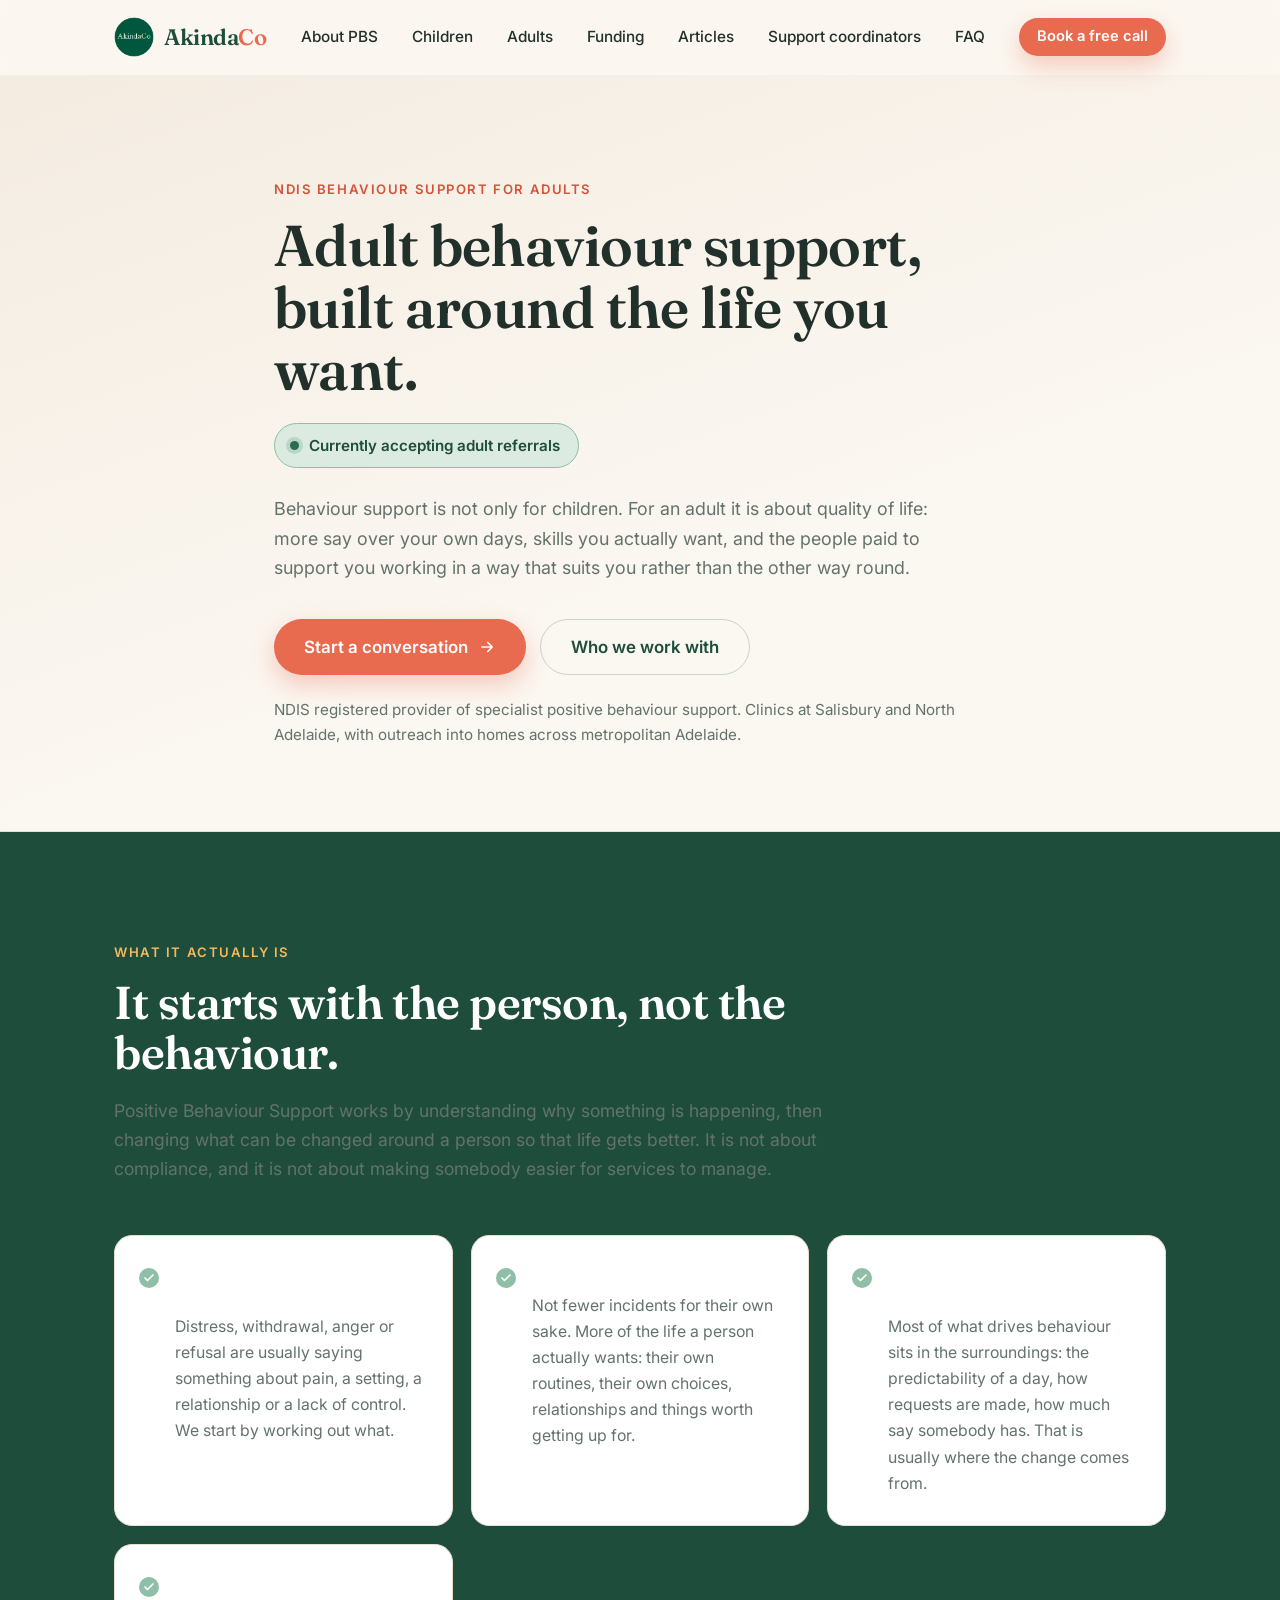
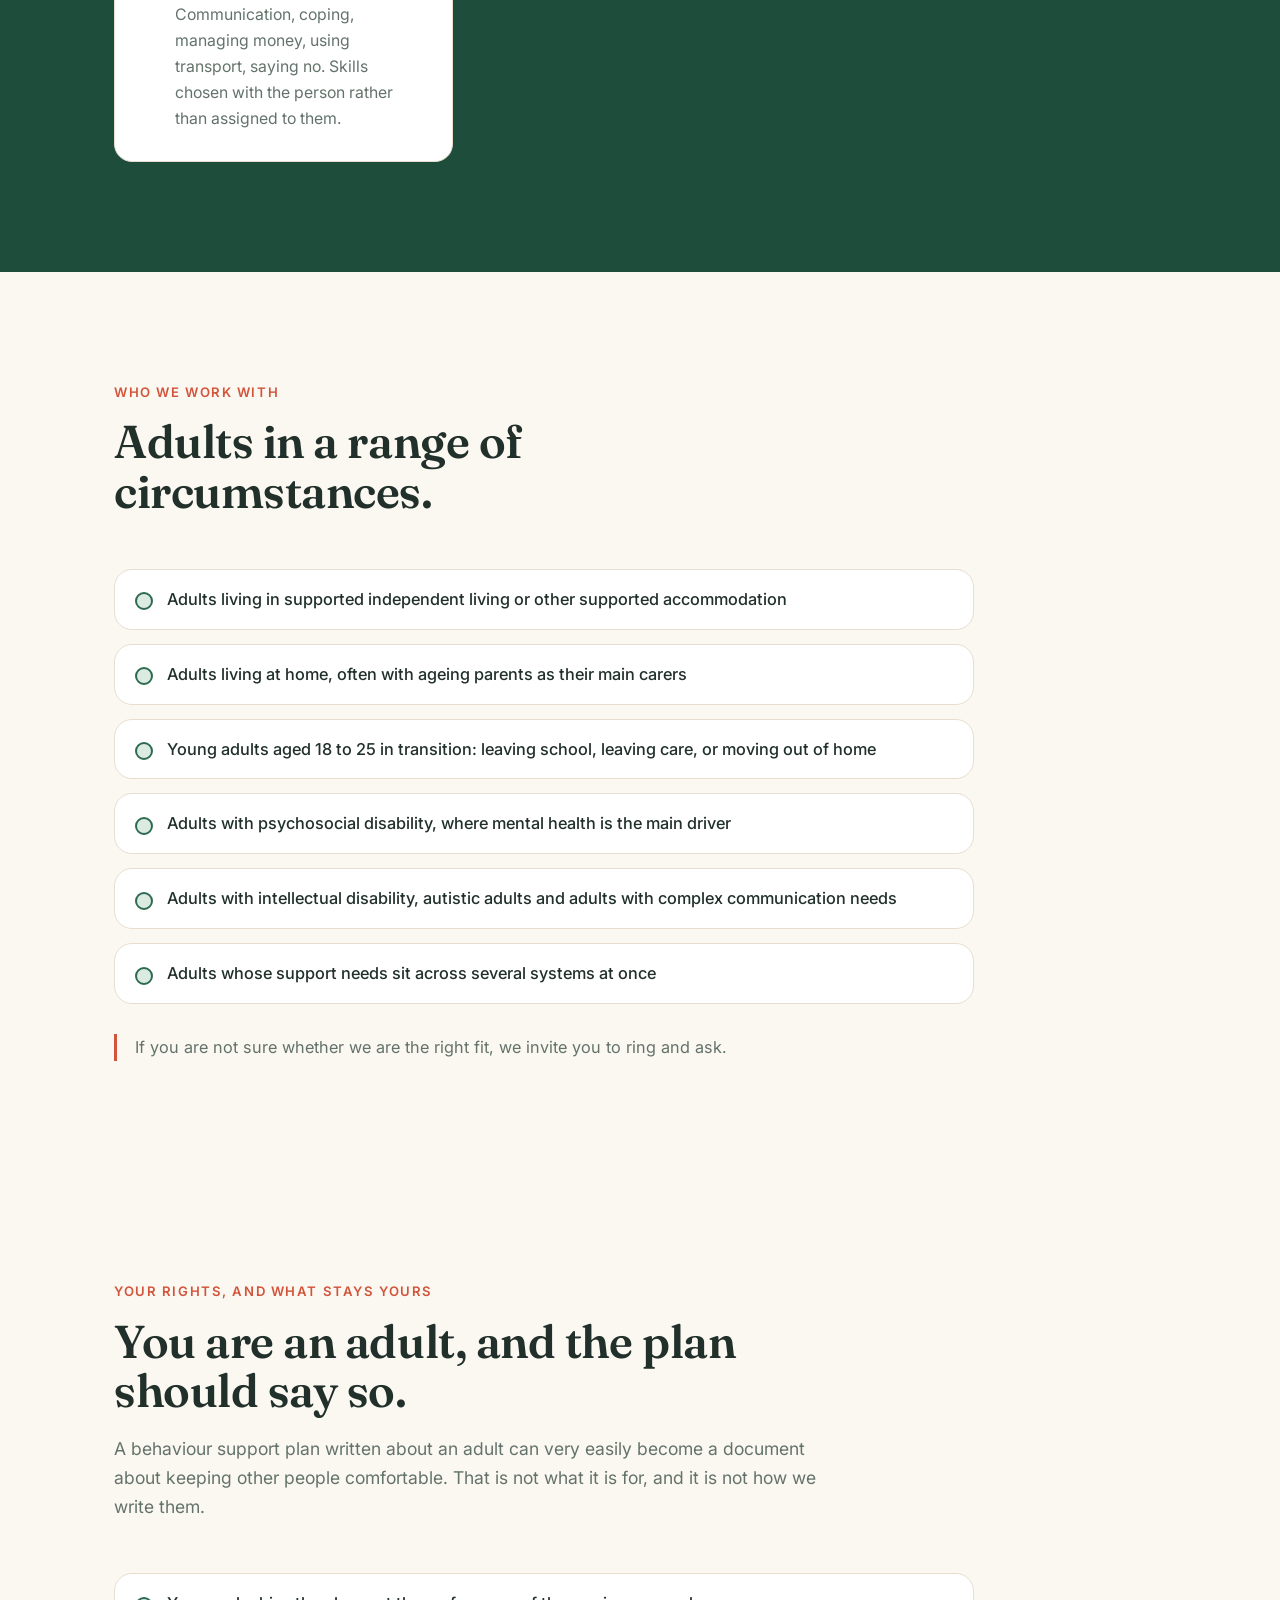
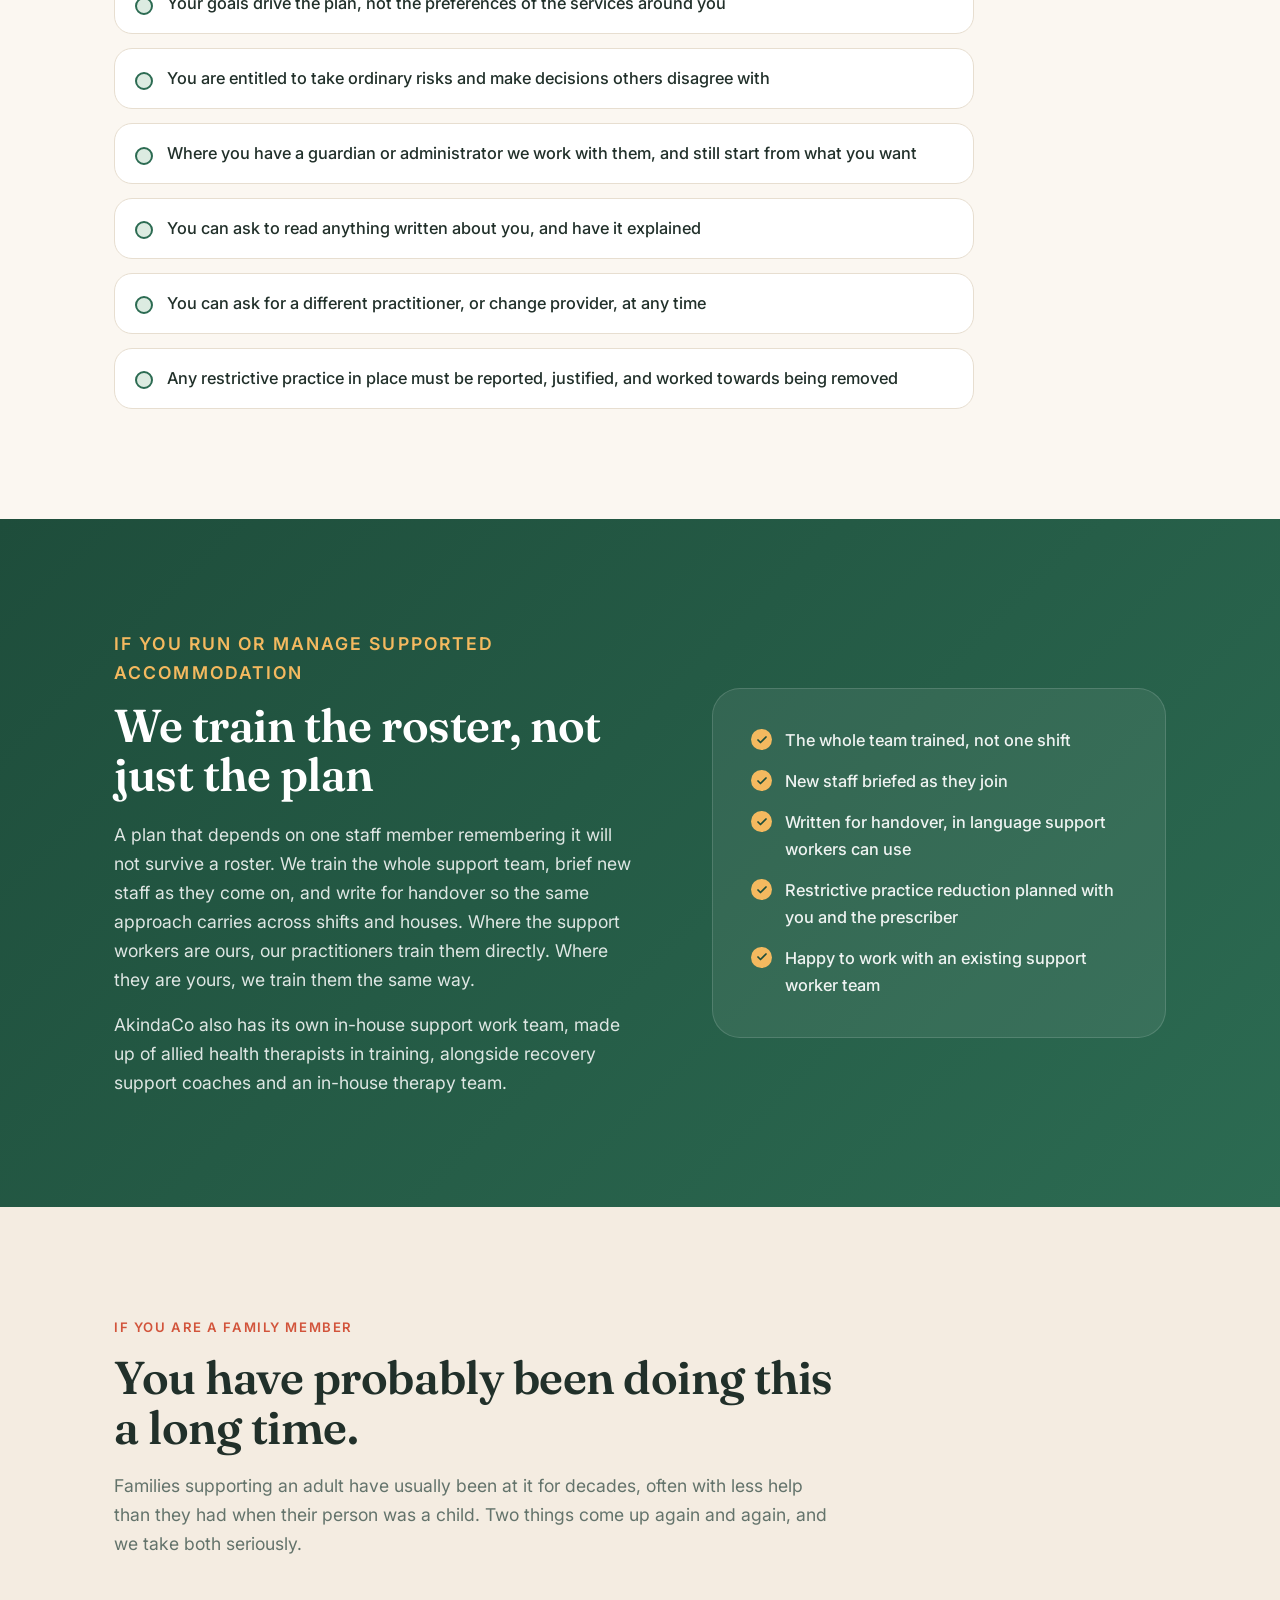
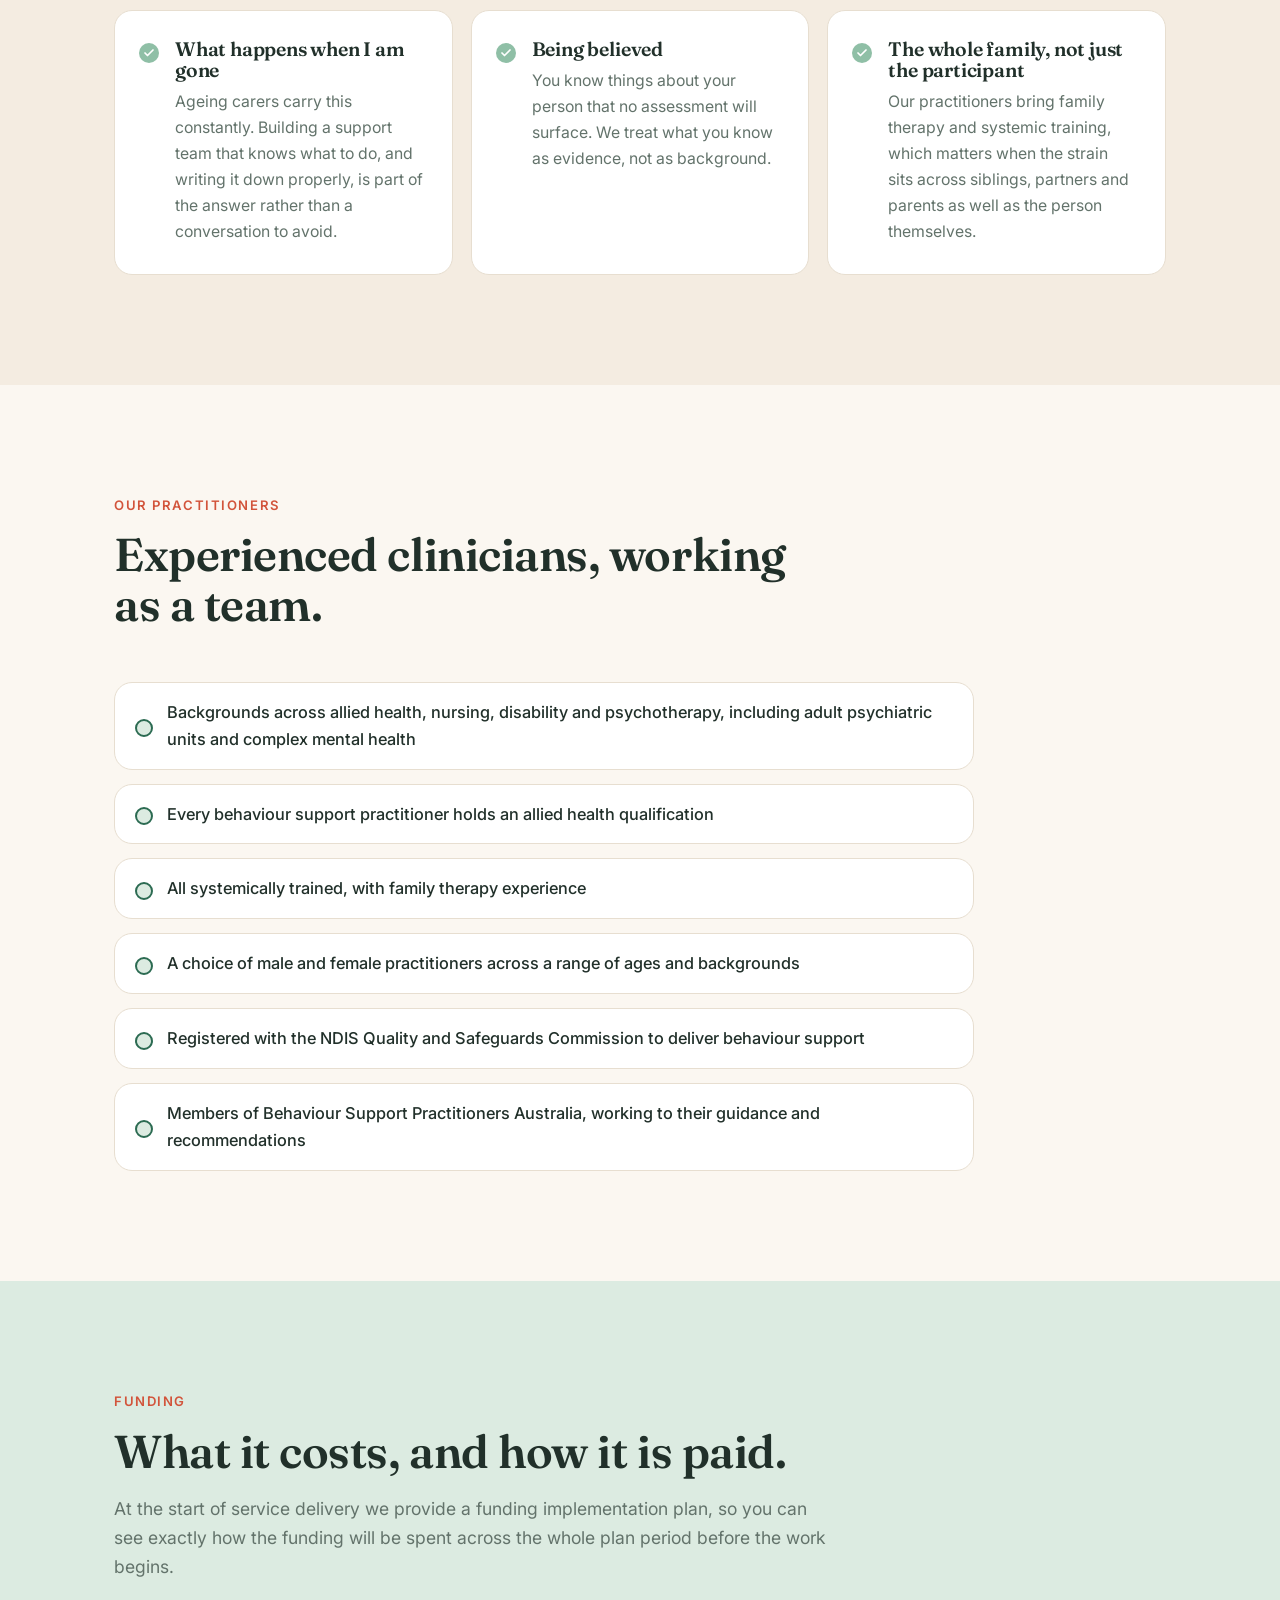
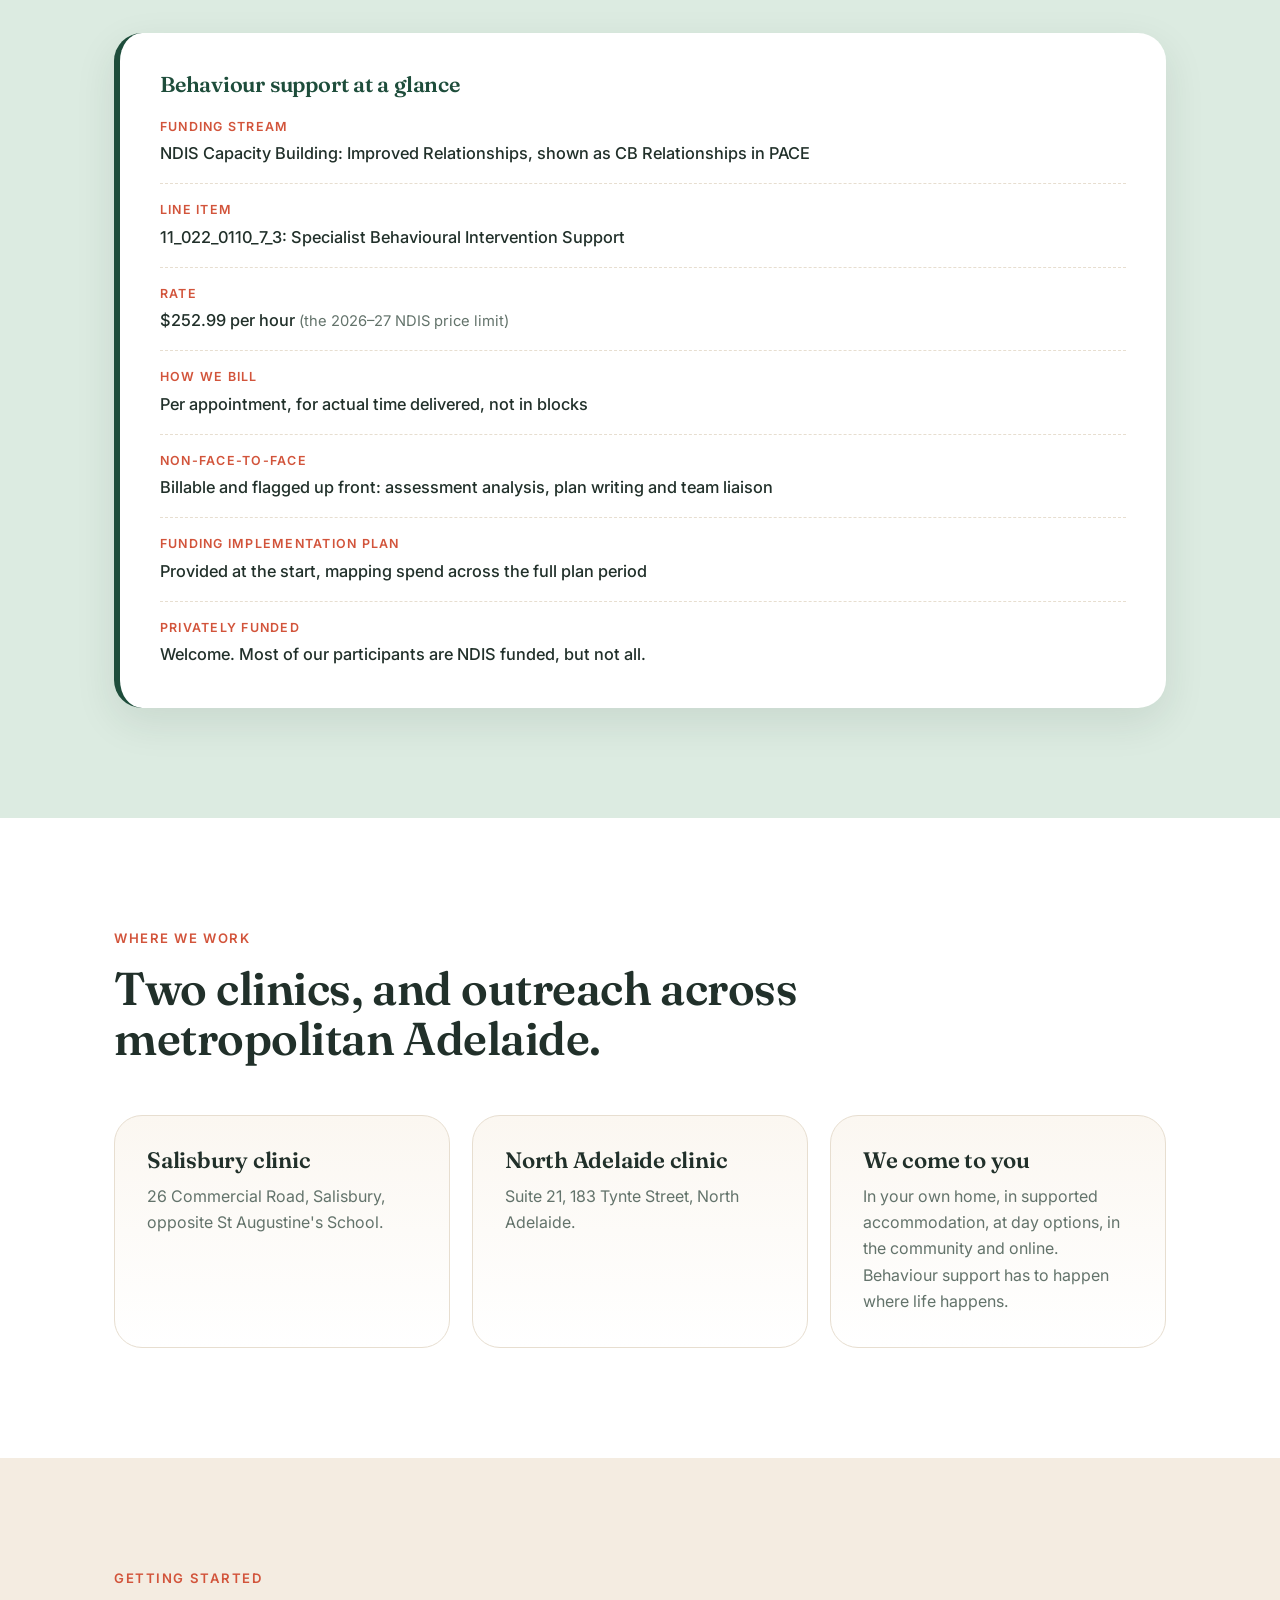
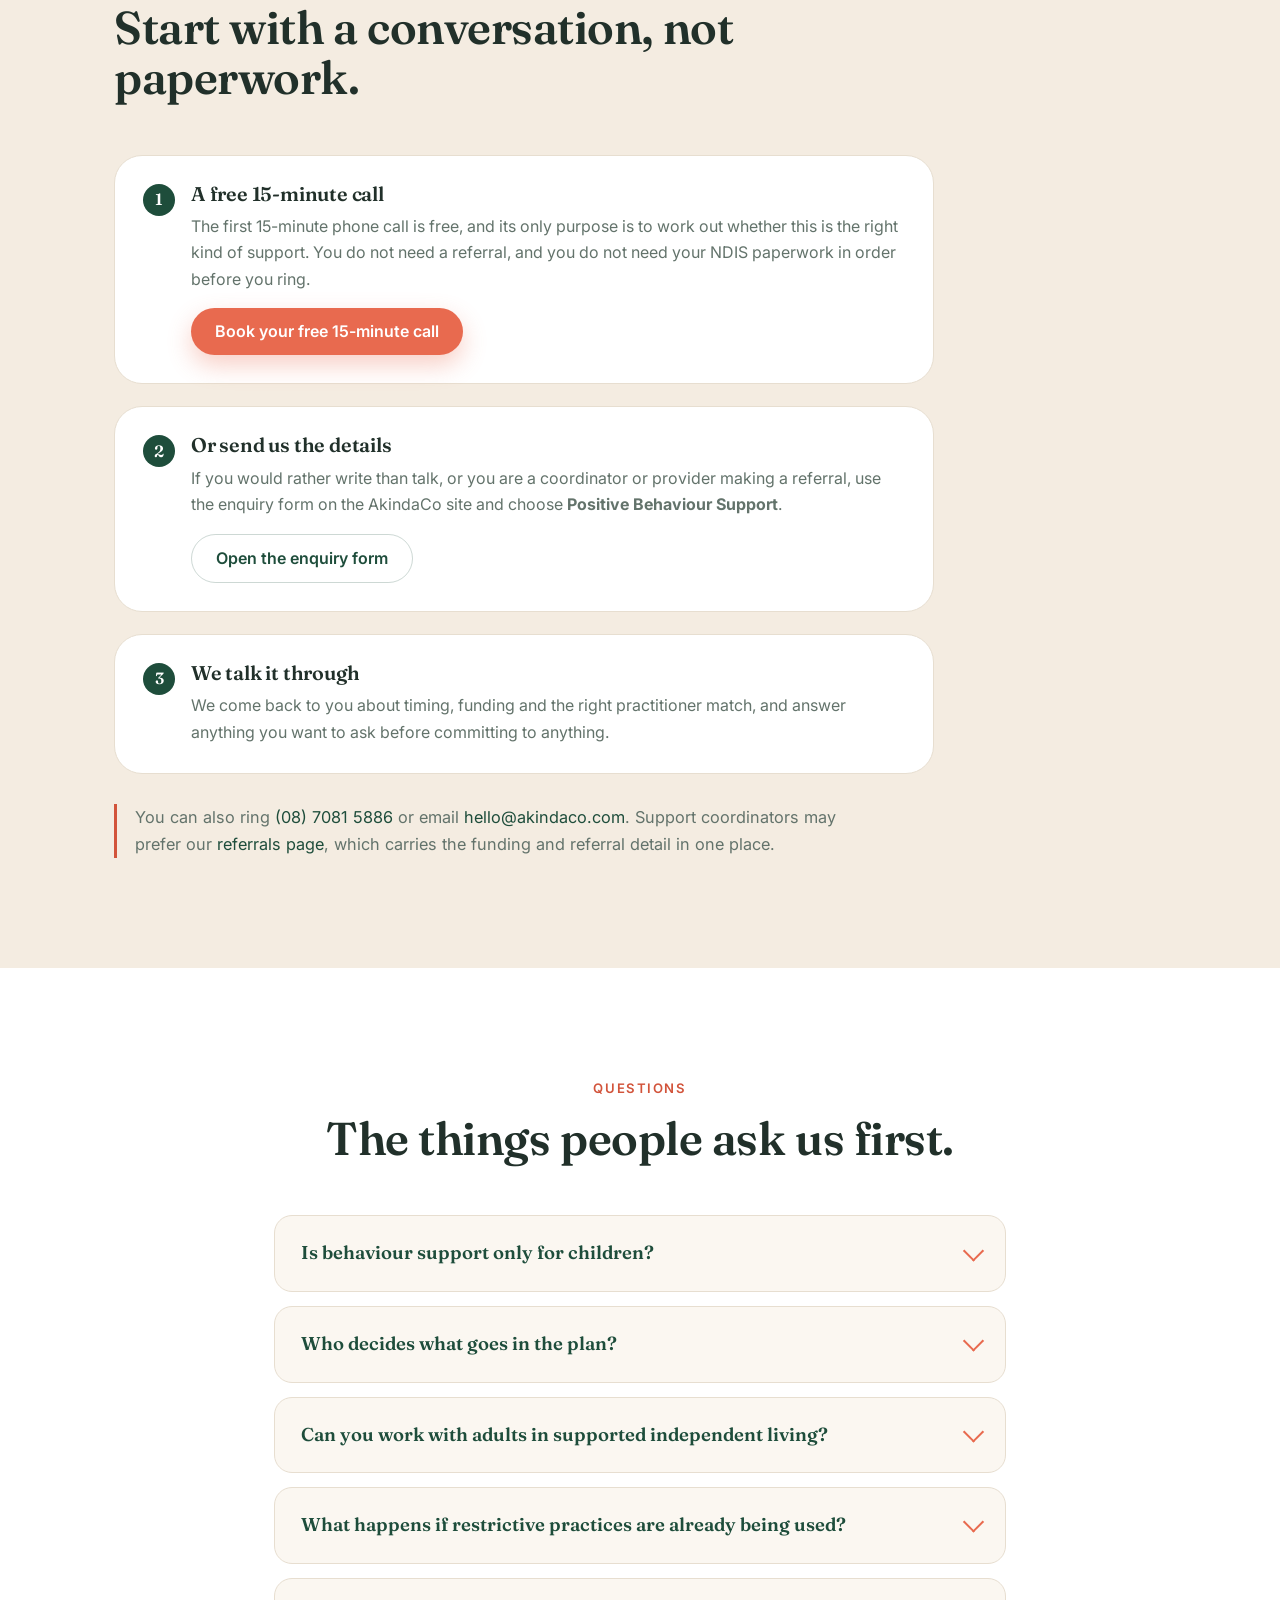
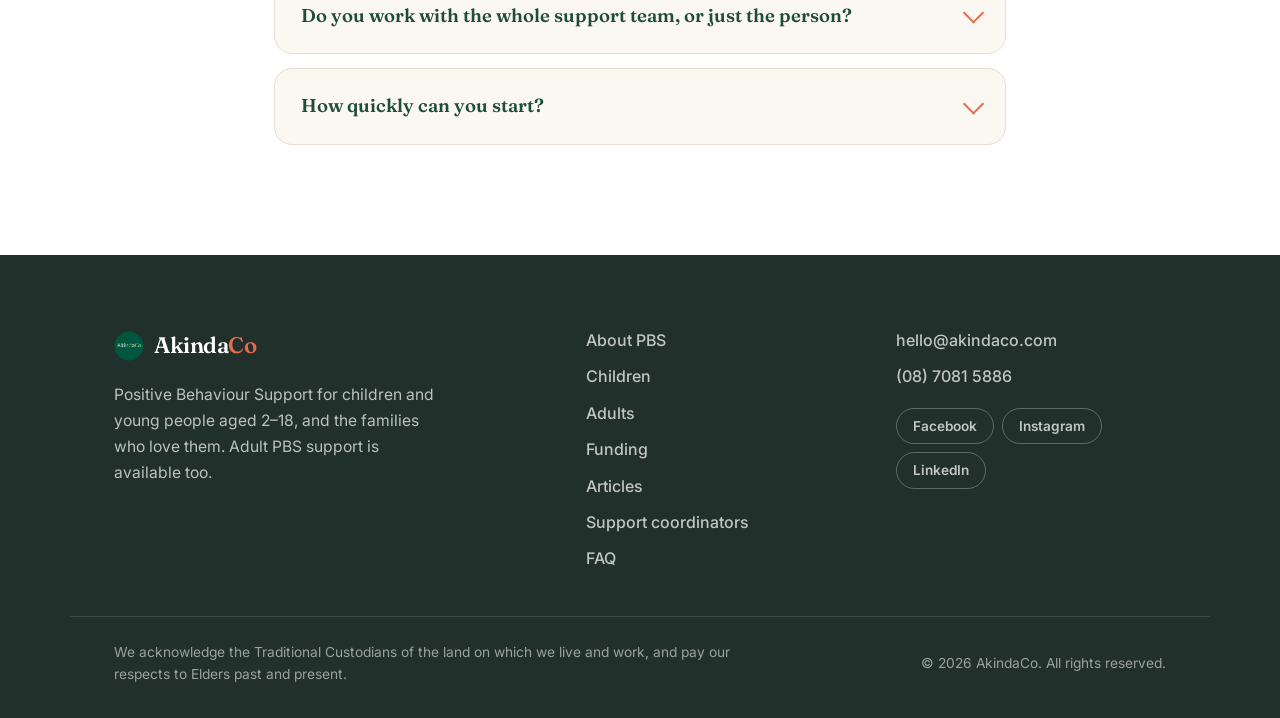
==== adult-behaviour-support/index.html @ 930e13e0 "Add an adult behaviour support page and pair it with the children site The site was child-positioned" ====
<!doctype html>
<html lang="en-AU">
<head>
  <meta charset="utf-8" />
  <meta name="viewport" content="width=device-width, initial-scale=1" />
  <title>Adult Behaviour Support Adelaide | NDIS Positive Behaviour Support | AkindaCo</title>
  <meta name="description" content="NDIS Positive Behaviour Support for adults across Adelaide. For adults in supported accommodation, living at home with family, in transition, or with psychosocial disability. Clinics at Salisbury and North Adelaide, outreach across metropolitan Adelaide. Currently accepting referrals." />
  <meta name="theme-color" content="#1E4D3B" />
  <link rel="canonical" href="https://pbs.akindaco.com/adult-behaviour-support/" />

  <link rel="icon" href="/favicon.svg" type="image/svg+xml" />

  <link rel="preconnect" href="https://fonts.googleapis.com" />
  <link rel="preconnect" href="https://fonts.gstatic.com" crossorigin />
  <link href="https://fonts.googleapis.com/css2?family=Fraunces:opsz,wght@9..144,400;9..144,500;9..144,600;9..144,700&family=Inter:wght@400;500;600;700&display=swap" rel="stylesheet" />

  <link rel="stylesheet" href="/styles.css" />

  <meta property="og:title" content="Adult behaviour support in Adelaide" />
  <meta property="og:description" content="NDIS Positive Behaviour Support for adults across Adelaide. Currently accepting referrals." />
  <meta property="og:type" content="website" />
  <meta property="og:url" content="https://pbs.akindaco.com/adult-behaviour-support/" />
  <meta property="og:site_name" content="AkindaCo" />
  <meta property="og:image" content="https://pbs.akindaco.com/logo.png" />

  <script type="application/ld+json">
  {
    "@context": "https://schema.org",
    "@graph": [
      {
        "@type": "Service",
        "@id": "https://pbs.akindaco.com/adult-behaviour-support/#service",
        "name": "Adult NDIS Positive Behaviour Support",
        "serviceType": "Positive Behaviour Support",
        "description": "Positive Behaviour Support for adult NDIS participants across Adelaide, including adults in supported independent living and other supported accommodation, adults living at home with family, young adults aged 18 to 25 in transition, and adults with psychosocial disability.",
        "provider": {
          "@type": "Organization",
          "name": "AkindaCo",
          "url": "https://pbs.akindaco.com/",
          "logo": "https://pbs.akindaco.com/logo.png",
          "telephone": "+61870815886",
          "email": "hello@akindaco.com"
        },
        "areaServed": ["Salisbury SA", "North Adelaide SA", "Adelaide SA"],
        "offers": {
          "@type": "Offer",
          "priceCurrency": "AUD",
          "price": "252.99",
          "description": "NDIS price limit per hour for 2026-27, line item 11_022_0110_7_3, billed per appointment for actual time delivered."
        }
      },
      {
        "@type": "FAQPage",
        "mainEntity": [
          {
            "@type": "Question",
            "name": "Is behaviour support only for children?",
            "acceptedAnswer": { "@type": "Answer", "text": "No. Positive Behaviour Support is funded and delivered for adults as well as children. For adults the work usually focuses on quality of life, choice and control, the skills a person wants, and the way paid support around them is delivered." }
          },
          {
            "@type": "Question",
            "name": "Who decides what goes in an adult's behaviour support plan?",
            "acceptedAnswer": { "@type": "Answer", "text": "The person does, as far as they are able and want to. Where someone has a guardian or an administrator we work with them too, but the participant's own goals and preferences drive the plan rather than the preferences of the services around them." }
          },
          {
            "@type": "Question",
            "name": "Can you work with adults living in supported independent living?",
            "acceptedAnswer": { "@type": "Answer", "text": "Yes, and it is a large part of our adult work. We train the whole support team rather than one staff member, brief new staff as they join, and write plans for handover so the same approach carries across shifts and houses." }
          },
          {
            "@type": "Question",
            "name": "What happens if restrictive practices are already being used?",
            "acceptedAnswer": { "@type": "Answer", "text": "We identify and report them, and we plan for their reduction and elimination. Restrictive practices are never a reason to decline a referral, and reducing them is part of what behaviour support is funded to do." }
          },
          {
            "@type": "Question",
            "name": "How is adult behaviour support funded?",
            "acceptedAnswer": { "@type": "Answer", "text": "Through the Improved Relationships part of an NDIS plan, shown as CB Relationships in PACE, under line item 11_022_0110_7_3 at the 2026-27 price limit of $252.99 per hour. We bill per appointment for actual time delivered. Privately funded clients are welcome." }
          }
        ]
      },
      {
        "@type": "BreadcrumbList",
        "itemListElement": [
          { "@type": "ListItem", "position": 1, "name": "Home", "item": "https://pbs.akindaco.com/" },
          { "@type": "ListItem", "position": 2, "name": "Adults" }
        ]
      }
    ]
  }
  </script>
</head>
<body>
  <a class="skip-link" href="#main">Skip to content</a>

  <header class="site-header" id="top">
    <div class="wrap header-inner">
      <a class="brand" href="/" aria-label="AkindaCo home">
        <img class="brand-mark" src="/logo.png" alt="" width="40" height="40" />
        <span class="brand-name">Akinda<span class="brand-co">Co</span></span>
      </a>

      <nav class="nav" aria-label="Primary">
        <a href="/#pbs">About PBS</a>
        <a href="/">Children</a>
        <a href="/adult-behaviour-support/">Adults</a>
        <a href="/#funding">Funding</a>
        <a href="/articles/">Articles</a>
        <a href="/for-support-coordinators/">Support coordinators</a>
        <a href="/#faq">FAQ</a>
      </nav>

      <a class="btn btn-primary btn-sm nav-cta" href="https://calendly.com/akindaco/positive_behaviour_support" target="_blank" rel="noopener">Book a free call</a>

      <button class="nav-toggle" aria-label="Open menu" aria-expanded="false" aria-controls="mobile-nav">
        <span></span><span></span><span></span>
      </button>
    </div>

    <div class="mobile-nav" id="mobile-nav" hidden>
      <a href="/#pbs">About PBS</a>
      <a href="/">Children</a>
      <a href="/adult-behaviour-support/">Adults</a>
      <a href="/#funding">Funding</a>
      <a href="/articles/">Articles</a>
      <a href="/for-support-coordinators/">Support coordinators</a>
      <a href="/#faq">FAQ</a>
      <a class="btn btn-primary" href="https://calendly.com/akindaco/positive_behaviour_support" target="_blank" rel="noopener">Book a free call</a>
    </div>
  </header>

  <main id="main">

    <!-- ============ HERO ============ -->
    <section class="coord-hero">
      <div class="wrap coord-hero-inner">
        <p class="kicker reveal">NDIS behaviour support for adults</p>
        <h1 class="coord-hero-title reveal">Adult behaviour support, built around the life you want.</h1>
        <p class="status-pill reveal"><span class="status-dot" aria-hidden="true"></span> Currently accepting adult referrals</p>
        <p class="coord-hero-lede reveal">
          Behaviour support is not only for children. For an adult it is about quality of life: more
          say over your own days, skills you actually want, and the people paid to support you
          working in a way that suits you rather than the other way round.
        </p>
        <div class="hero-actions reveal">
          <a class="btn btn-primary btn-lg" href="#start">
            Start a conversation
            <svg viewBox="0 0 24 24" width="18" height="18" aria-hidden="true"><path fill="none" stroke="currentColor" stroke-width="2.2" stroke-linecap="round" stroke-linejoin="round" d="M5 12h14M13 6l6 6-6 6"/></svg>
          </a>
          <a class="btn btn-ghost btn-lg" href="#who">Who we work with</a>
        </div>
        <p class="coord-hero-reassure reveal">NDIS registered provider of specialist positive behaviour support. Clinics at Salisbury and North Adelaide, with outreach into homes across metropolitan Adelaide.</p>
      </div>
    </section>

    <!-- ============ WHAT IT IS ============ -->
    <section class="section pbs" id="about">
      <div class="wrap">
        <div class="section-head reveal">
          <p class="kicker">What it actually is</p>
          <h2>It starts with the person, not the behaviour.</h2>
          <p class="section-sub">
            Positive Behaviour Support works by understanding why something is happening, then
            changing what can be changed around a person so that life gets better. It is not about
            compliance, and it is not about making somebody easier for services to manage.
          </p>
        </div>

        <ul class="expect-grid">
          <li class="expect-card reveal">
            <h3>Behaviour makes sense in context</h3>
            <p>Distress, withdrawal, anger or refusal are usually saying something about pain, a setting, a relationship or a lack of control. We start by working out what.</p>
          </li>
          <li class="expect-card reveal">
            <h3>Quality of life is the goal</h3>
            <p>Not fewer incidents for their own sake. More of the life a person actually wants: their own routines, their own choices, relationships and things worth getting up for.</p>
          </li>
          <li class="expect-card reveal">
            <h3>We change the environment first</h3>
            <p>Most of what drives behaviour sits in the surroundings: the predictability of a day, how requests are made, how much say somebody has. That is usually where the change comes from.</p>
          </li>
          <li class="expect-card reveal">
            <h3>Skills the person wants</h3>
            <p>Communication, coping, managing money, using transport, saying no. Skills chosen with the person rather than assigned to them.</p>
          </li>
        </ul>
      </div>
    </section>

    <!-- ============ WHO ============ -->
    <section class="section help" id="who">
      <div class="wrap">
        <div class="section-head reveal">
          <p class="kicker">Who we work with</p>
          <h2>Adults in a range of circumstances.</h2>
        </div>

        <ul class="coord-list">
          <li class="reveal">Adults living in supported independent living or other supported accommodation</li>
          <li class="reveal">Adults living at home, often with ageing parents as their main carers</li>
          <li class="reveal">Young adults aged 18 to 25 in transition: leaving school, leaving care, or moving out of home</li>
          <li class="reveal">Adults with psychosocial disability, where mental health is the main driver</li>
          <li class="reveal">Adults with intellectual disability, autistic adults and adults with complex communication needs</li>
          <li class="reveal">Adults whose support needs sit across several systems at once</li>
        </ul>

        <p class="coord-note reveal">
          If you are not sure whether we are the right fit, we invite you to ring and ask.
        </p>
      </div>
    </section>

    <!-- ============ RIGHTS ============ -->
    <section class="section rights" id="rights">
      <div class="wrap">
        <div class="section-head reveal">
          <p class="kicker">Your rights, and what stays yours</p>
          <h2>You are an adult, and the plan should say so.</h2>
          <p class="section-sub">
            A behaviour support plan written about an adult can very easily become a document about
            keeping other people comfortable. That is not what it is for, and it is not how we write
            them.
          </p>
        </div>

        <ul class="coord-list">
          <li class="reveal">Your goals drive the plan, not the preferences of the services around you</li>
          <li class="reveal">You are entitled to take ordinary risks and make decisions others disagree with</li>
          <li class="reveal">Where you have a guardian or administrator we work with them, and still start from what you want</li>
          <li class="reveal">You can ask to read anything written about you, and have it explained</li>
          <li class="reveal">You can ask for a different practitioner, or change provider, at any time</li>
          <li class="reveal">Any restrictive practice in place must be reported, justified, and worked towards being removed</li>
        </ul>
      </div>
    </section>

    <!-- ============ SUPPORTED ACCOMMODATION ============ -->
    <section class="section wraparound" id="providers">
      <div class="wrap wraparound-inner">
        <div class="wraparound-copy reveal">
          <p class="kicker">If you run or manage supported accommodation</p>
          <h2>We train the roster, not just the plan</h2>
          <p>
            A plan that depends on one staff member remembering it will not survive a roster. We
            train the whole support team, brief new staff as they come on, and write for handover so
            the same approach carries across shifts and houses. Where the support workers are ours,
            our practitioners train them directly. Where they are yours, we train them the same way.
          </p>
          <p>
            AkindaCo also has its own in-house support work team, made up of allied health
            therapists in training, alongside recovery support coaches and an in-house therapy team.
          </p>
        </div>
        <ul class="wraparound-list reveal">
          <li>The whole team trained, not one shift</li>
          <li>New staff briefed as they join</li>
          <li>Written for handover, in language support workers can use</li>
          <li>Restrictive practice reduction planned with you and the prescriber</li>
          <li>Happy to work with an existing support worker team</li>
        </ul>
      </div>
    </section>

    <!-- ============ FAMILIES ============ -->
    <section class="section expect" id="families">
      <div class="wrap">
        <div class="section-head reveal">
          <p class="kicker">If you are a family member</p>
          <h2>You have probably been doing this a long time.</h2>
          <p class="section-sub">
            Families supporting an adult have usually been at it for decades, often with less help
            than they had when their person was a child. Two things come up again and again, and we
            take both seriously.
          </p>
        </div>

        <ul class="expect-grid">
          <li class="expect-card reveal">
            <h3>What happens when I am gone</h3>
            <p>Ageing carers carry this constantly. Building a support team that knows what to do, and writing it down properly, is part of the answer rather than a conversation to avoid.</p>
          </li>
          <li class="expect-card reveal">
            <h3>Being believed</h3>
            <p>You know things about your person that no assessment will surface. We treat what you know as evidence, not as background.</p>
          </li>
          <li class="expect-card reveal">
            <h3>The whole family, not just the participant</h3>
            <p>Our practitioners bring family therapy and systemic training, which matters when the strain sits across siblings, partners and parents as well as the person themselves.</p>
          </li>
        </ul>
      </div>
    </section>

    <!-- ============ OUR PRACTITIONERS ============ -->
    <section class="section help" id="practitioners">
      <div class="wrap">
        <div class="section-head reveal">
          <p class="kicker">Our practitioners</p>
          <h2>Experienced clinicians, working as a team.</h2>
        </div>

        <ul class="coord-list">
          <li class="reveal">Backgrounds across allied health, nursing, disability and psychotherapy, including adult psychiatric units and complex mental health</li>
          <li class="reveal">Every behaviour support practitioner holds an allied health qualification</li>
          <li class="reveal">All systemically trained, with family therapy experience</li>
          <li class="reveal">A choice of male and female practitioners across a range of ages and backgrounds</li>
          <li class="reveal">Registered with the NDIS Quality and Safeguards Commission to deliver behaviour support</li>
          <li class="reveal">Members of Behaviour Support Practitioners Australia, working to their guidance and recommendations</li>
        </ul>
      </div>
    </section>

    <!-- ============ FUNDING ============ -->
    <section class="section funding" id="funding">
      <div class="wrap">
        <div class="section-head reveal">
          <p class="kicker">Funding</p>
          <h2>What it costs, and how it is paid.</h2>
          <p class="section-sub">
            At the start of service delivery we provide a funding implementation plan, so you can
            see exactly how the funding will be spent across the whole plan period before the work
            begins.
          </p>
        </div>

        <aside class="fund-card reveal" aria-label="Adult behaviour support funding at a glance">
          <h3>Behaviour support at a glance</h3>
          <dl class="fund-rows">
            <div class="fund-row">
              <dt>Funding stream</dt>
              <dd>NDIS Capacity Building: Improved Relationships, shown as CB Relationships in PACE</dd>
            </div>
            <div class="fund-row">
              <dt>Line item</dt>
              <dd>11_022_0110_7_3: Specialist Behavioural Intervention Support</dd>
            </div>
            <div class="fund-row">
              <dt>Rate</dt>
              <dd>$252.99 per hour <span class="fund-note">(the 2026–27 NDIS price limit)</span></dd>
            </div>
            <div class="fund-row">
              <dt>How we bill</dt>
              <dd>Per appointment, for actual time delivered, not in blocks</dd>
            </div>
            <div class="fund-row">
              <dt>Non-face-to-face</dt>
              <dd>Billable and flagged up front: assessment analysis, plan writing and team liaison</dd>
            </div>
            <div class="fund-row">
              <dt>Funding implementation plan</dt>
              <dd>Provided at the start, mapping spend across the full plan period</dd>
            </div>
            <div class="fund-row">
              <dt>Privately funded</dt>
              <dd>Welcome. Most of our participants are NDIS funded, but not all.</dd>
            </div>
          </dl>
        </aside>
      </div>
    </section>

    <!-- ============ COVERAGE ============ -->
    <section class="section who" id="coverage">
      <div class="wrap">
        <div class="section-head reveal">
          <p class="kicker">Where we work</p>
          <h2>Two clinics, and outreach across metropolitan Adelaide.</h2>
        </div>

        <ul class="who-grid">
          <li class="who-card reveal">
            <h3>Salisbury clinic</h3>
            <p>26 Commercial Road, Salisbury, opposite St Augustine's School.</p>
          </li>
          <li class="who-card reveal">
            <h3>North Adelaide clinic</h3>
            <p>Suite 21, 183 Tynte Street, North Adelaide.</p>
          </li>
          <li class="who-card reveal">
            <h3>We come to you</h3>
            <p>In your own home, in supported accommodation, at day options, in the community and online. Behaviour support has to happen where life happens.</p>
          </li>
        </ul>
      </div>
    </section>

    <!-- ============ GETTING STARTED ============ -->
    <section class="section contact" id="start">
      <div class="wrap">
        <div class="section-head reveal">
          <p class="kicker">Getting started</p>
          <h2>Start with a conversation, not paperwork.</h2>
        </div>

        <ol class="coord-steps">
          <li class="reveal">
            <h3>A free 15-minute call</h3>
            <p>The first 15-minute phone call is free, and its only purpose is to work out whether this is the right kind of support. You do not need a referral, and you do not need your NDIS paperwork in order before you ring.</p>
            <p>
              <a class="btn btn-primary" href="https://calendly.com/akindaco/positive_behaviour_support" target="_blank" rel="noopener">Book your free 15-minute call</a>
            </p>
          </li>
          <li class="reveal">
            <h3>Or send us the details</h3>
            <p>If you would rather write than talk, or you are a coordinator or provider making a referral, use the enquiry form on the AkindaCo site and choose <strong>Positive Behaviour Support</strong>.</p>
            <p>
              <a class="btn btn-ghost" href="https://www.akindaco.com/ndis-contact-us-form" target="_blank" rel="noopener">Open the enquiry form</a>
            </p>
          </li>
          <li class="reveal">
            <h3>We talk it through</h3>
            <p>We come back to you about timing, funding and the right practitioner match, and answer anything you want to ask before committing to anything.</p>
          </li>
        </ol>

        <p class="coord-note reveal">
          You can also ring <a href="tel:0870815886">(08) 7081 5886</a> or email
          <a href="mailto:hello@akindaco.com">hello@akindaco.com</a>. Support coordinators may prefer
          our <a href="/for-support-coordinators/">referrals page</a>, which carries the funding and
          referral detail in one place.
        </p>
      </div>
    </section>

    <!-- ============ FAQ ============ -->
    <section class="section faq" id="faq">
      <div class="wrap faq-inner">
        <div class="section-head reveal">
          <p class="kicker">Questions</p>
          <h2>The things people ask us first.</h2>
        </div>

        <div class="accordion">
          <details class="acc-item reveal">
            <summary>Is behaviour support only for children?</summary>
            <div class="acc-body"><p>No. Positive Behaviour Support is funded and delivered for adults as well as children. For adults the work usually focuses on quality of life, choice and control, the skills a person wants, and the way paid support around them is delivered.</p></div>
          </details>
          <details class="acc-item reveal">
            <summary>Who decides what goes in the plan?</summary>
            <div class="acc-body"><p>The person does, as far as they are able and want to. Where someone has a guardian or an administrator we work with them too, but the participant's own goals and preferences drive the plan rather than the preferences of the services around them.</p></div>
          </details>
          <details class="acc-item reveal">
            <summary>Can you work with adults in supported independent living?</summary>
            <div class="acc-body"><p>Yes, and it is a large part of our adult work. We train the whole support team rather than one staff member, brief new staff as they join, and write plans for handover so the same approach carries across shifts and houses.</p></div>
          </details>
          <details class="acc-item reveal">
            <summary>What happens if restrictive practices are already being used?</summary>
            <div class="acc-body"><p>We identify and report them, and we plan for their reduction and elimination. Restrictive practices are never a reason to decline a referral, and reducing them is part of what behaviour support is funded to do.</p></div>
          </details>
          <details class="acc-item reveal">
            <summary>Do you work with the whole support team, or just the person?</summary>
            <div class="acc-body"><p>Both. Very little changes if the plan sits with the participant alone. We work with the people around them: family, support workers, accommodation providers and other clinicians.</p></div>
          </details>
          <details class="acc-item reveal">
            <summary>How quickly can you start?</summary>
            <div class="acc-body"><p>We are currently accepting adult referrals. Timing depends on location, the nature of the referral and which practitioner is the right match, so ring us and we will give you a clear answer.</p></div>
          </details>
        </div>
      </div>
    </section>

  </main>

  <footer class="site-footer">
    <div class="wrap footer-inner">
      <div class="footer-brand">
        <a class="brand" href="/" aria-label="AkindaCo home">
          <img class="brand-mark" src="/logo.png" alt="" width="30" height="30" />
          <span class="brand-name">Akinda<span class="brand-co">Co</span></span>
        </a>
        <p>Positive Behaviour Support for children and young people aged 2–18, and the families who love them. Adult PBS support is available too.</p>
      </div>

      <nav class="footer-nav" aria-label="Footer">
        <a href="/#pbs">About PBS</a>
        <a href="/">Children</a>
        <a href="/adult-behaviour-support/">Adults</a>
        <a href="/#funding">Funding</a>
        <a href="/articles/">Articles</a>
        <a href="/for-support-coordinators/">Support coordinators</a>
        <a href="/#faq">FAQ</a>
      </nav>

      <div class="footer-contact">
        <a href="mailto:hello@akindaco.com">hello@akindaco.com</a>
        <a href="tel:0870815886">(08) 7081 5886</a>
        <div class="footer-social" aria-label="AkindaCo on social media">
          <a href="https://www.facebook.com/akindaco" target="_blank" rel="noopener">Facebook</a>
          <a href="https://www.instagram.com/akindaco/" target="_blank" rel="noopener">Instagram</a>
          <a href="https://www.linkedin.com/company/77436935/" target="_blank" rel="noopener">LinkedIn</a>
        </div>
      </div>
    </div>

    <div class="wrap footer-bottom">
      <p class="acknowledgement">We acknowledge the Traditional Custodians of the land on which we live and work, and pay our respects to Elders past and present.</p>
      <p class="copyright">© <span id="year">2026</span> AkindaCo. All rights reserved.</p>
    </div>
  </footer>

  <script src="/main.js"></script>
</body>
</html>
---- styles.css ----
/* ============================================================
   AkindaCo — Positive Behaviour Support
   styles.css
   ============================================================ */

:root {
  /* Palette */
  --cream:      #FBF7F1;
  --cream-2:    #F4ECE1;
  --ink:        #21302A;
  --forest:     #1E4D3B;
  --forest-2:   #2C6B52;
  --sage:       #8FBFA6;
  --sage-soft:  #DCEBE1;
  --coral:      #E86A4F;
  --coral-dark: #D2543B;
  --sun:        #F4B95F;
  --muted:      #63736B;
  --line:       #E7DED0;
  --white:      #ffffff;

  /* Type */
  --serif: "Fraunces", Georgia, "Times New Roman", serif;
  --sans:  "Inter", system-ui, -apple-system, Segoe UI, Roboto, Helvetica, Arial, sans-serif;

  /* Shape */
  --radius:    18px;
  --radius-lg: 28px;
  --shadow-sm: 0 2px 10px rgba(33, 48, 42, 0.06);
  --shadow:    0 14px 40px rgba(33, 48, 42, 0.10);
  --shadow-lg: 0 30px 70px rgba(30, 77, 59, 0.18);

  --maxw: 1140px;
  --ease: cubic-bezier(0.22, 1, 0.36, 1);
}

/* ---------- Reset-ish ---------- */
* { box-sizing: border-box; }
html { scroll-behavior: smooth; }
@media (prefers-reduced-motion: reduce) { html { scroll-behavior: auto; } }

body {
  margin: 0;
  font-family: var(--sans);
  color: var(--ink);
  background: var(--cream);
  line-height: 1.65;
  -webkit-font-smoothing: antialiased;
  text-rendering: optimizeLegibility;
  overflow-x: hidden;
}

h1, h2, h3 { font-family: var(--serif); line-height: 1.08; font-weight: 600; margin: 0; letter-spacing: -0.01em; }
p { margin: 0; }
a { color: var(--forest); text-decoration: none; }
img, svg { max-width: 100%; }
ul, ol { margin: 0; padding: 0; list-style: none; }

.wrap { width: 100%; max-width: var(--maxw); margin-inline: auto; padding-inline: clamp(20px, 5vw, 44px); }

.skip-link {
  position: absolute; left: 12px; top: -60px;
  background: var(--forest); color: #fff; padding: 10px 16px;
  border-radius: 10px; z-index: 200; transition: top .2s;
}
.skip-link:focus { top: 12px; }

.kicker {
  font-family: var(--sans);
  font-weight: 600; font-size: .82rem; letter-spacing: .12em; text-transform: uppercase;
  color: var(--coral-dark); margin-bottom: 14px;
}

/* ---------- Buttons ---------- */
.btn {
  --btn-bg: var(--forest);
  --btn-fg: #fff;
  display: inline-flex; align-items: center; justify-content: center; gap: 10px;
  background: var(--btn-bg); color: var(--btn-fg);
  font-family: var(--sans); font-weight: 600; font-size: 1rem;
  padding: 14px 24px; border-radius: 999px; border: 0; cursor: pointer;
  transition: transform .25s var(--ease), box-shadow .25s var(--ease), background .2s;
  box-shadow: var(--shadow-sm);
  text-align: center; line-height: 1.2;
}
.btn:hover { transform: translateY(-2px); box-shadow: var(--shadow); }
.btn:active { transform: translateY(0); }
.btn svg { transition: transform .25s var(--ease); }
.btn:hover svg { transform: translateX(3px); }

.btn-primary { --btn-bg: var(--coral); --btn-fg: #fff; box-shadow: 0 10px 24px rgba(232, 106, 79, 0.32); }
.btn-primary:hover { --btn-bg: var(--coral-dark); box-shadow: 0 16px 34px rgba(210, 84, 59, 0.40); }
.btn-ghost { --btn-bg: transparent; --btn-fg: var(--forest); box-shadow: none; border: 1.5px solid rgba(30,77,59,.22); }
.btn-ghost:hover { --btn-bg: rgba(30,77,59,.05); box-shadow: none; }
.btn-light { --btn-bg: #fff; --btn-fg: var(--forest); }
.btn-lg { padding: 17px 30px; font-size: 1.06rem; }
.btn-sm { padding: 10px 18px; font-size: .92rem; }
.btn-block { width: 100%; }

/* ---------- Header ---------- */
.site-header {
  position: sticky; top: 0; z-index: 100;
  background: rgba(251, 247, 241, 0.82);
  backdrop-filter: saturate(150%) blur(12px);
  -webkit-backdrop-filter: saturate(150%) blur(12px);
  border-bottom: 1px solid transparent;
  transition: border-color .3s, box-shadow .3s, background .3s;
}
.site-header.scrolled { border-color: var(--line); box-shadow: 0 4px 24px rgba(33,48,42,.05); }
.header-inner { display: flex; align-items: center; gap: 20px; height: 74px; }

.brand { display: inline-flex; align-items: center; gap: 10px; font-family: var(--serif); }
.brand-mark { flex: none; }
.brand-name { font-size: 1.4rem; font-weight: 600; color: var(--forest); letter-spacing: -0.02em; }
.brand-co { color: var(--coral); }
.brand-mark { border-radius: 50%; }

.nav { display: flex; gap: 6px; margin-left: auto; }
.nav a {
  color: var(--ink); font-weight: 500; font-size: .96rem;
  padding: 9px 14px; border-radius: 999px; transition: background .2s, color .2s;
}
.nav a:hover { background: var(--sage-soft); color: var(--forest); }
.nav-cta { flex: none; }

.nav-toggle { display: none; background: none; border: 0; cursor: pointer; padding: 10px; margin-left: auto; }
.nav-toggle span { display: block; width: 24px; height: 2px; background: var(--forest); border-radius: 2px; margin: 5px 0; transition: transform .3s var(--ease), opacity .2s; }
.nav-toggle[aria-expanded="true"] span:nth-child(1) { transform: translateY(7px) rotate(45deg); }
.nav-toggle[aria-expanded="true"] span:nth-child(2) { opacity: 0; }
.nav-toggle[aria-expanded="true"] span:nth-child(3) { transform: translateY(-7px) rotate(-45deg); }

.mobile-nav { display: none; flex-direction: column; gap: 4px; padding: 12px clamp(20px,5vw,44px) 22px; border-top: 1px solid var(--line); background: var(--cream); }
.mobile-nav a { padding: 12px 8px; font-weight: 500; color: var(--ink); border-radius: 12px; }
.mobile-nav a:hover { background: var(--sage-soft); }
.mobile-nav .btn { margin-top: 8px; }

/* ---------- Hero ---------- */
.hero { position: relative; padding: clamp(64px, 11vw, 120px) 0 clamp(56px, 8vw, 96px); overflow: hidden; }
.hero-inner { position: relative; z-index: 2; max-width: 900px; }
.hero-blob { position: absolute; border-radius: 50%; filter: blur(60px); opacity: .55; z-index: 1; pointer-events: none; }
.hero-blob-1 { width: 520px; height: 520px; background: radial-gradient(circle, #F6D7A6, transparent 68%); top: -140px; right: -120px; }
.hero-blob-2 { width: 460px; height: 460px; background: radial-gradient(circle, #CFE6D6, transparent 66%); bottom: -180px; left: -140px; }

.eyebrow {
  display: inline-block; font-weight: 600; font-size: .86rem; letter-spacing: .06em;
  color: var(--forest-2); background: var(--sage-soft);
  padding: 7px 15px; border-radius: 999px; margin-bottom: 26px;
}
.hero-title { font-size: clamp(2.4rem, 6vw, 4.4rem); font-weight: 600; letter-spacing: -0.025em; }
.hl { position: relative; color: var(--coral); font-style: italic; white-space: nowrap; }
.hl::after {
  content: ""; position: absolute; left: -2%; right: -2%; bottom: 6%; height: 34%;
  background: rgba(244, 185, 95, 0.38); border-radius: 4px; z-index: -1; transform: rotate(-1.2deg);
}
.hero-lede { font-size: clamp(1.08rem, 1.9vw, 1.32rem); color: var(--muted); max-width: 640px; margin-top: 26px; }

.hero-actions { display: flex; flex-wrap: wrap; gap: 14px; margin-top: 36px; }
.hero-reassure { margin-top: 18px; color: var(--forest-2); font-weight: 500; font-size: .98rem; }

.trust-row { display: flex; flex-wrap: wrap; gap: 10px 24px; margin-top: 40px; }
.trust-row li { position: relative; color: var(--muted); font-weight: 500; font-size: .92rem; padding-left: 24px; }
.trust-row li::before {
  content: ""; position: absolute; left: 0; top: 50%; transform: translateY(-50%);
  width: 15px; height: 15px; border-radius: 50%;
  background: var(--sage) url("data:image/svg+xml,%3Csvg xmlns='http://www.w3.org/2000/svg' viewBox='0 0 24 24'%3E%3Cpath fill='none' stroke='%23ffffff' stroke-width='3.5' stroke-linecap='round' stroke-linejoin='round' d='M20 6L9 17l-5-5'/%3E%3C/svg%3E") center/10px no-repeat;
}

/* ---------- Sections ---------- */
.section { padding: clamp(64px, 9vw, 110px) 0; }
.section-head { max-width: 720px; margin-bottom: 52px; }
.section-head h2 { font-size: clamp(1.9rem, 3.6vw, 2.9rem); }
.section-sub { margin-top: 18px; color: var(--muted); font-size: 1.1rem; }

/* ---------- Empathy ---------- */
.empathy { background: var(--white); }
.pain-grid { display: grid; grid-template-columns: repeat(auto-fit, minmax(280px, 1fr)); gap: 18px; }
.pain-card {
  background: var(--cream); border: 1px solid var(--line); border-radius: var(--radius);
  padding: 26px 26px 26px 56px; font-size: 1.06rem; color: var(--ink); position: relative;
  transition: transform .3s var(--ease), box-shadow .3s var(--ease);
}
.pain-card::before {
  content: ""; position: absolute; left: 22px; top: 30px; width: 18px; height: 18px;
  background: var(--coral); border-radius: 6px; opacity: .85;
  -webkit-mask: url("data:image/svg+xml,%3Csvg xmlns='http://www.w3.org/2000/svg' viewBox='0 0 24 24'%3E%3Cpath fill='%23000' d='M12 21s-7-4.35-9.5-8.5C.9 9.6 2.4 6 5.8 6 8 6 9.3 7.4 12 10c2.7-2.6 4-4 6.2-4 3.4 0 4.9 3.6 3.3 6.5C19 16.65 12 21 12 21z'/%3E%3C/svg%3E") center/contain no-repeat;
          mask: url("data:image/svg+xml,%3Csvg xmlns='http://www.w3.org/2000/svg' viewBox='0 0 24 24'%3E%3Cpath fill='%23000' d='M12 21s-7-4.35-9.5-8.5C.9 9.6 2.4 6 5.8 6 8 6 9.3 7.4 12 10c2.7-2.6 4-4 6.2-4 3.4 0 4.9 3.6 3.3 6.5C19 16.65 12 21 12 21z'/%3E%3C/svg%3E") center/contain no-repeat;
}
.pain-card:hover { transform: translateY(-4px); box-shadow: var(--shadow); }
.empathy-close {
  margin-top: 44px; font-family: var(--serif); font-size: clamp(1.35rem, 2.6vw, 1.9rem);
  line-height: 1.35; color: var(--forest); max-width: 800px;
}
.empathy-close strong { color: var(--coral-dark); }

/* ---------- PBS ---------- */
.pbs { background: var(--forest); color: #fff; }
.pbs .kicker { color: var(--sun); }
.pbs-inner { display: grid; grid-template-columns: 1.05fr 1fr; gap: clamp(40px, 6vw, 84px); align-items: center; }
.pbs-copy h2 { color: #fff; font-size: clamp(1.9rem, 3.6vw, 2.9rem); margin-bottom: 22px; }
.pbs-copy p { color: rgba(255,255,255,.82); font-size: 1.08rem; margin-top: 16px; }
.pbs-copy em { color: var(--sun); font-style: italic; }
.pbs-article-link a {
  color: var(--sun); font-weight: 600; text-decoration: underline; text-underline-offset: 3px;
}
.pbs-article-link a:hover { color: #fff; }

.principles { display: grid; gap: 16px; }
.principle {
  background: rgba(255,255,255,.06); border: 1px solid rgba(255,255,255,.12);
  border-radius: var(--radius); padding: 24px 26px;
  transition: transform .3s var(--ease), background .3s;
}
.principle:hover { transform: translateY(-3px); background: rgba(255,255,255,.1); }
.principle-icon {
  display: inline-flex; align-items: center; justify-content: center;
  width: 46px; height: 46px; border-radius: 12px; background: rgba(244,185,95,.16); color: var(--sun); margin-bottom: 14px;
}
.principle h3 { color: #fff; font-size: 1.24rem; margin-bottom: 6px; }
.principle p { color: rgba(255,255,255,.72); font-size: .98rem; }

/* ---------- Steps ---------- */
.steps { display: grid; grid-template-columns: repeat(auto-fit, minmax(250px, 1fr)); gap: 26px; counter-reset: step; }
.step { position: relative; padding-top: 8px; }
.step-num {
  display: inline-flex; align-items: center; justify-content: center;
  width: 54px; height: 54px; border-radius: 16px;
  background: var(--sage-soft); color: var(--forest);
  font-family: var(--serif); font-size: 1.5rem; font-weight: 600; margin-bottom: 18px;
  box-shadow: var(--shadow-sm);
}
.step h3 { font-size: 1.28rem; margin-bottom: 8px; }
.step p { color: var(--muted); }
.step:not(:last-child) .step-num::after {
  content: ""; position: absolute; left: 62px; top: 34px; height: 2px; width: calc(100% - 62px);
  background: repeating-linear-gradient(90deg, var(--line) 0 8px, transparent 8px 16px);
}
@media (max-width: 720px){ .step:not(:last-child) .step-num::after { display: none; } }

.steps-5 { grid-template-columns: repeat(auto-fit, minmax(200px, 1fr)); }
.steps-note {
  margin-top: 40px; text-align: center; color: var(--forest);
  font-size: 1.1rem; font-weight: 500;
}

/* ---------- What this looks like for you ---------- */
.expect { background: var(--cream-2); }
.expect-grid { display: grid; grid-template-columns: repeat(auto-fit, minmax(280px, 1fr)); gap: 18px; }
.expect-card {
  background: var(--white); border: 1px solid var(--line); border-radius: var(--radius);
  padding: 28px 28px 28px 60px; position: relative;
  transition: transform .3s var(--ease), box-shadow .3s var(--ease);
}
.expect-card::before {
  content: ""; position: absolute; left: 24px; top: 32px; width: 20px; height: 20px; border-radius: 50%;
  background: var(--sage) url("data:image/svg+xml,%3Csvg xmlns='http://www.w3.org/2000/svg' viewBox='0 0 24 24'%3E%3Cpath fill='none' stroke='%23ffffff' stroke-width='3.5' stroke-linecap='round' stroke-linejoin='round' d='M20 6L9 17l-5-5'/%3E%3C/svg%3E") center/12px no-repeat;
}
.expect-card:hover { transform: translateY(-4px); box-shadow: var(--shadow); }
.expect-card h3 { font-size: 1.22rem; margin-bottom: 8px; }
.expect-card p { color: var(--muted); font-size: .99rem; }

/* ---------- Funding ---------- */
.funding { background: var(--sage-soft); }
.funding-inner { display: grid; grid-template-columns: 1.05fr 1fr; gap: clamp(36px, 6vw, 76px); align-items: start; }
.funding-copy h2 { font-size: clamp(1.9rem, 3.6vw, 2.8rem); margin-bottom: 20px; }
.funding-copy p { color: var(--ink); font-size: 1.06rem; margin-top: 16px; }
.funding-copy strong { color: var(--forest); }
.fund-card {
  background: var(--white); border-radius: var(--radius-lg); padding: clamp(28px, 4vw, 40px);
  box-shadow: var(--shadow); border-left: 6px solid var(--forest);
}
.fund-card h3 { font-size: 1.35rem; color: var(--forest); margin-bottom: 20px; }
.fund-rows { margin: 0; display: grid; gap: 16px; }
.fund-row { display: grid; gap: 3px; padding-bottom: 16px; border-bottom: 1px dashed var(--line); }
.fund-row:last-child { border-bottom: 0; padding-bottom: 0; }
.fund-row dt {
  font-weight: 600; font-size: .78rem; letter-spacing: .1em; text-transform: uppercase;
  color: var(--coral-dark);
}
.fund-row dd { margin: 0; color: var(--ink); font-weight: 500; font-size: 1.02rem; }
.fund-note { color: var(--muted); font-weight: 400; font-size: .92rem; }

/* ---------- Rights & safeguards ---------- */
.rights { background: var(--cream); }
.rights-grid { display: grid; grid-template-columns: 1.05fr 1fr; gap: clamp(36px, 6vw, 72px); align-items: start; }
.rights-lede { font-weight: 600; color: var(--forest); font-size: 1.1rem; margin-bottom: 16px; }
.rights-list { display: grid; gap: 12px; }
.rights-list li { position: relative; padding-left: 32px; color: var(--ink); font-weight: 500; }
.rights-list li::before {
  content: ""; position: absolute; left: 0; top: 3px; width: 20px; height: 20px; border-radius: 50%;
  background: var(--sage) url("data:image/svg+xml,%3Csvg xmlns='http://www.w3.org/2000/svg' viewBox='0 0 24 24'%3E%3Cpath fill='none' stroke='%23ffffff' stroke-width='3.5' stroke-linecap='round' stroke-linejoin='round' d='M20 6L9 17l-5-5'/%3E%3C/svg%3E") center/12px no-repeat;
}
.rights-contacts { margin-top: 26px; color: var(--muted); font-size: 1rem; }
.rights-contacts a { font-weight: 600; }
.rp-card {
  background: var(--white); border: 1px solid var(--line); border-left: 6px solid var(--sun);
  border-radius: var(--radius-lg); padding: clamp(26px, 4vw, 38px); box-shadow: var(--shadow-sm);
}
.rp-card h3 { font-size: 1.3rem; color: var(--forest); margin-bottom: 12px; }
.rp-card p { color: var(--muted); font-size: 1rem; }

/* ---------- Who ---------- */
.who { background: var(--white); }
.who-grid { display: grid; grid-template-columns: repeat(auto-fit, minmax(260px, 1fr)); gap: 22px; }
.who-card {
  background: linear-gradient(180deg, var(--cream), var(--white));
  border: 1px solid var(--line); border-radius: var(--radius-lg); padding: 32px;
  transition: transform .3s var(--ease), box-shadow .3s var(--ease), border-color .3s;
}
.who-card:hover { transform: translateY(-5px); box-shadow: var(--shadow); border-color: var(--sage); }
.who-age {
  display: inline-flex; align-items: baseline; font-family: var(--serif); font-weight: 600;
  font-size: 2rem; color: var(--coral); background: rgba(232,106,79,.1);
  padding: 4px 16px; border-radius: 999px; margin-bottom: 18px;
}
.who-card h3 { font-size: 1.4rem; margin-bottom: 10px; }
.who-card p { color: var(--muted); }
.who-note {
  margin-top: 36px; text-align: center; max-width: 720px; margin-inline: auto;
  color: var(--forest); font-size: 1.12rem; font-weight: 500;
}

/* ---------- Wraparound care band ---------- */
.wraparound { background: linear-gradient(135deg, var(--forest), var(--forest-2)); color: #fff; }
.wraparound-inner { display: grid; grid-template-columns: 1.15fr 1fr; gap: clamp(36px, 6vw, 76px); align-items: center; }
.wraparound .kicker { color: var(--sun); }
.wraparound-copy h2 { color: #fff; font-size: clamp(1.9rem, 3.6vw, 2.9rem); margin-bottom: 20px; }
.wraparound-copy p { color: rgba(255,255,255,.85); font-size: 1.1rem; }
.wraparound-list {
  display: grid; gap: 14px; background: rgba(255,255,255,.07);
  border: 1px solid rgba(255,255,255,.14); border-radius: var(--radius-lg);
  padding: clamp(26px, 4vw, 38px);
}
.wraparound-list li { position: relative; padding-left: 34px; color: rgba(255,255,255,.92); font-weight: 500; font-size: 1.02rem; }
.wraparound-list li::before {
  content: ""; position: absolute; left: 0; top: 2px; width: 21px; height: 21px; border-radius: 50%;
  background: var(--sun) url("data:image/svg+xml,%3Csvg xmlns='http://www.w3.org/2000/svg' viewBox='0 0 24 24'%3E%3Cpath fill='none' stroke='%231E4D3B' stroke-width='3.5' stroke-linecap='round' stroke-linejoin='round' d='M20 6L9 17l-5-5'/%3E%3C/svg%3E") center/12px no-repeat;
}

.contact-find { margin-top: 14px; color: var(--muted); font-size: .98rem; }

/* ---------- About ---------- */
.about-inner { display: grid; grid-template-columns: .9fr 1.1fr; gap: clamp(36px, 6vw, 80px); align-items: center; }
.about-card {
  background: var(--forest); color: #fff; border-radius: var(--radius-lg);
  padding: clamp(34px, 5vw, 56px); box-shadow: var(--shadow-lg); position: relative; overflow: hidden;
}
.about-card::before { content: ""; position: absolute; width: 240px; height: 240px; border-radius: 50%; background: radial-gradient(circle, rgba(244,185,95,.28), transparent 70%); top: -80px; right: -60px; }
.about-quote { font-family: var(--serif); font-size: clamp(1.3rem, 2.4vw, 1.7rem); line-height: 1.4; margin-top: 22px; position: relative; }
.about-copy h2 { font-size: clamp(1.9rem, 3.6vw, 2.8rem); margin: 14px 0 20px; }
.about-copy p { color: var(--muted); font-size: 1.08rem; margin-top: 14px; }
.about-copy em { color: var(--forest-2); font-style: italic; }
.about-list { margin-top: 24px; display: grid; gap: 12px; }
.about-list li { position: relative; padding-left: 32px; color: var(--ink); font-weight: 500; }
.about-mainsite { margin-top: 26px; display: flex; flex-wrap: wrap; gap: 12px; }
.about-list li::before {
  content: ""; position: absolute; left: 0; top: 2px; width: 20px; height: 20px; border-radius: 50%;
  background: var(--sage) url("data:image/svg+xml,%3Csvg xmlns='http://www.w3.org/2000/svg' viewBox='0 0 24 24'%3E%3Cpath fill='none' stroke='%23ffffff' stroke-width='3.5' stroke-linecap='round' stroke-linejoin='round' d='M20 6L9 17l-5-5'/%3E%3C/svg%3E") center/12px no-repeat;
}

/* ---------- Testimonials ---------- */
.testimonials { background: var(--cream-2); }
.quote-grid { display: grid; grid-template-columns: repeat(auto-fit, minmax(280px, 1fr)); gap: 22px; }
.quote-card {
  background: var(--white); border: 1px solid var(--line); border-radius: var(--radius-lg);
  padding: 32px; position: relative; box-shadow: var(--shadow-sm); margin: 0;
  transition: transform .3s var(--ease), box-shadow .3s var(--ease);
}
.quote-card:hover { transform: translateY(-4px); box-shadow: var(--shadow); }
.quote-card::before {
  content: "\201C"; font-family: var(--serif); font-size: 4rem; color: var(--sage);
  line-height: 1; position: absolute; top: 14px; left: 22px; opacity: .55;
}
.quote-card blockquote { margin: 26px 0 18px; font-size: 1.1rem; color: var(--ink); line-height: 1.55; position: relative; }
.quote-card figcaption { color: var(--muted); font-weight: 600; font-size: .95rem; }
.quote-note { margin-top: 28px; text-align: center; color: var(--muted); font-size: .92rem; }

/* ---------- Contact booking button ---------- */
.contact-book { margin-top: 26px; }

/* ---------- Big CTA band ---------- */
.cta-band {
  background: linear-gradient(135deg, var(--coral), var(--coral-dark));
  color: #fff; text-align: center; position: relative; overflow: hidden;
}
.cta-band::before, .cta-band::after {
  content: ""; position: absolute; border-radius: 50%; background: rgba(255,255,255,.09);
}
.cta-band::before { width: 340px; height: 340px; top: -160px; left: -80px; }
.cta-band::after { width: 300px; height: 300px; bottom: -170px; right: -60px; }
.cta-inner { position: relative; z-index: 2; padding: clamp(64px, 9vw, 108px) 0; max-width: 780px; margin-inline: auto; }
.cta-inner h2 { font-size: clamp(2rem, 4.4vw, 3.3rem); color: #fff; }
.cta-inner p { margin: 20px auto 34px; font-size: 1.16rem; color: rgba(255,255,255,.92); max-width: 560px; }

/* ---------- FAQ ---------- */
.faq { background: var(--white); }
.faq-inner { max-width: 820px; margin-inline: auto; }
.faq .section-head { margin-inline: auto; text-align: center; }
.accordion { display: grid; gap: 14px; }
.acc-item {
  background: var(--cream); border: 1px solid var(--line); border-radius: var(--radius); overflow: hidden;
  transition: box-shadow .3s, border-color .3s;
}
.acc-item[open] { box-shadow: var(--shadow); border-color: var(--sage); }
.acc-item summary {
  cursor: pointer; list-style: none; padding: 22px 56px 22px 26px; position: relative;
  font-family: var(--serif); font-size: 1.16rem; font-weight: 600; color: var(--forest);
}
.acc-item summary::-webkit-details-marker { display: none; }
.acc-item summary::after {
  content: ""; position: absolute; right: 24px; top: 50%; width: 13px; height: 13px;
  border-right: 2.4px solid var(--coral); border-bottom: 2.4px solid var(--coral);
  transform: translateY(-70%) rotate(45deg); transition: transform .3s var(--ease);
}
.acc-item[open] summary::after { transform: translateY(-30%) rotate(-135deg); }
.acc-body { padding: 0 26px 24px; }
.acc-body p { color: var(--muted); font-size: 1.02rem; }

/* ---------- Contact ---------- */
.contact { background: var(--cream-2); }
.contact-inner { display: grid; grid-template-columns: 1fr 1.1fr; gap: clamp(36px, 6vw, 72px); align-items: start; }
.contact-copy h2 { font-size: clamp(1.9rem, 3.6vw, 2.8rem); margin-bottom: 18px; }
.contact-copy > p { color: var(--muted); font-size: 1.1rem; }
.contact-details { margin-top: 30px; display: grid; gap: 16px; }
.contact-details li { display: flex; align-items: center; gap: 14px; }
.contact-details a { color: var(--forest); font-weight: 600; font-size: 1.08rem; }
.contact-details a:hover { color: var(--coral-dark); }
.ci { display: inline-flex; align-items: center; justify-content: center; width: 44px; height: 44px; border-radius: 12px; background: var(--white); color: var(--forest); box-shadow: var(--shadow-sm); flex: none; }

.contact-form { background: var(--white); border: 1px solid var(--line); border-radius: var(--radius-lg); padding: clamp(26px, 4vw, 40px); box-shadow: var(--shadow); }
.field { margin-bottom: 18px; }
.field-row { display: grid; grid-template-columns: 1fr 1fr; gap: 16px; }
.field-narrow { max-width: 200px; }
.field label { display: block; font-weight: 600; font-size: .92rem; color: var(--ink); margin-bottom: 7px; }
.field .opt { color: var(--muted); font-weight: 400; }
.field input, .field textarea {
  width: 100%; font-family: var(--sans); font-size: 1rem; color: var(--ink);
  padding: 13px 15px; border: 1.5px solid var(--line); border-radius: 12px;
  background: var(--cream); transition: border-color .2s, box-shadow .2s, background .2s;
}
.field input:focus, .field textarea:focus {
  outline: none; border-color: var(--sage); background: #fff;
  box-shadow: 0 0 0 4px rgba(143,191,166,.22);
}
.field textarea { resize: vertical; min-height: 110px; }
.form-fineprint { margin-top: 12px; font-size: .84rem; color: var(--muted); text-align: center; }
.form-status { margin-top: 14px; font-weight: 600; text-align: center; min-height: 1.2em; }
.form-status.ok { color: var(--forest-2); }
.form-status.err { color: var(--coral-dark); }

/* ---------- Footer ---------- */
.site-footer { background: var(--ink); color: rgba(255,255,255,.7); padding: clamp(48px, 6vw, 72px) 0 32px; }
.footer-inner { display: grid; grid-template-columns: 1.6fr 1fr 1fr; gap: 40px; align-items: start; }
.site-footer .brand-name { color: #fff; }
.footer-brand p { margin-top: 14px; max-width: 320px; font-size: .98rem; }
.footer-nav { display: grid; gap: 10px; }
.footer-nav a, .footer-contact a { color: rgba(255,255,255,.72); font-weight: 500; transition: color .2s; }
.footer-nav a:hover, .footer-contact a:hover { color: var(--sun); }
.footer-contact { display: grid; gap: 10px; }
.footer-social { display: flex; flex-wrap: wrap; gap: 8px; margin-top: 8px; }
.footer-social a {
  border: 1px solid rgba(255,255,255,.28); padding: 6px 16px; border-radius: 999px;
  font-size: .85rem; font-weight: 600; transition: border-color .2s, color .2s;
}
.footer-social a:hover { border-color: var(--sun); color: var(--sun); }
.footer-bottom { margin-top: 44px; padding-top: 24px; border-top: 1px solid rgba(255,255,255,.12); display: flex; flex-wrap: wrap; gap: 12px 30px; justify-content: space-between; align-items: center; }
.acknowledgement { font-size: .86rem; max-width: 620px; color: rgba(255,255,255,.55); }
.copyright { font-size: .86rem; color: rgba(255,255,255,.55); }

/* ---------- Articles ---------- */
.article { padding: clamp(48px, 7vw, 80px) 0; }
.article-wrap { max-width: 760px; }
.article-breadcrumb { font-size: .9rem; color: var(--muted); margin-bottom: 22px; }
.article-breadcrumb a { color: var(--forest); font-weight: 500; }
.article-title { font-size: clamp(2rem, 4.5vw, 3.1rem); margin-bottom: 18px; }
.article-meta { color: var(--muted); font-size: .95rem; margin-bottom: 28px; }
.article-lede { font-size: 1.18rem; color: var(--forest); line-height: 1.6; margin-bottom: 12px; }
.article h2 { font-size: clamp(1.4rem, 2.6vw, 1.8rem); margin: 40px 0 14px; }
.article p { margin-top: 14px; font-size: 1.05rem; color: var(--ink); }
.article p a { font-weight: 600; text-decoration: underline; text-underline-offset: 3px; }
.article p a.btn { text-decoration: none; margin-top: 10px; }
.article-list { margin: 16px 0 0 0; padding-left: 24px; display: grid; gap: 10px; }
.article-list li { font-size: 1.05rem; color: var(--ink); }
ol.article-list { list-style: decimal; }
ul.article-list { list-style: disc; }
.article-author {
  margin-top: 48px; padding: 24px 26px; display: flex; gap: 16px; align-items: center;
  background: var(--white); border: 1px solid var(--line); border-radius: var(--radius);
}
.article-author p { margin: 0; font-size: .98rem; color: var(--muted); }

.article-note {
  margin-top: 34px; padding: 18px 22px; font-size: .93rem; line-height: 1.65;
  color: var(--muted); background: var(--white);
  border: 1px solid var(--line); border-left: 3px solid var(--coral-dark);
  border-radius: var(--radius);
}
.article-cards { display: grid; grid-template-columns: repeat(auto-fit, minmax(300px, 1fr)); gap: 22px; }
.article-card {
  display: block; background: var(--white); border: 1px solid var(--line); border-radius: var(--radius-lg);
  padding: 30px; color: var(--ink);
  transition: transform .3s var(--ease), box-shadow .3s var(--ease), border-color .3s;
}
.article-card:hover { transform: translateY(-4px); box-shadow: var(--shadow); border-color: var(--sage); }
.article-card-kicker {
  font-weight: 600; font-size: .78rem; letter-spacing: .1em; text-transform: uppercase;
  color: var(--coral-dark); margin-bottom: 10px;
}
.article-card h3 { font-size: 1.35rem; margin-bottom: 10px; }
.article-card p { color: var(--muted); font-size: .99rem; }
.article-card-more { display: inline-block; margin-top: 16px; font-weight: 600; color: var(--forest); }

/* ---------- Print (used for the PDF versions of articles) ---------- */
@media print {
  .site-header, .site-footer, .nav-toggle, .mobile-nav, .article-breadcrumb, .skip-link { display: none !important; }
  .article .btn { display: none !important; }
  body { background: #fff; }
  .article { padding: 0; }
  .article-wrap { max-width: 100%; }
  .article p a { color: var(--forest); }
  .article-author { border: 1px solid #ccc; }
  .print-only { display: block !important; }
}
.print-only { display: none; text-align: center; color: var(--muted); font-size: .9rem; margin-top: 24px; }

/* ---------- Reveal animation ---------- */
.reveal { opacity: 0; transform: translateY(22px); transition: opacity .7s var(--ease), transform .7s var(--ease); }
.reveal.in { opacity: 1; transform: none; }
@media (prefers-reduced-motion: reduce) { .reveal { opacity: 1; transform: none; transition: none; } }

/* ---------- Responsive ---------- */
@media (max-width: 900px) {
  .nav { display: none; }
  .nav-cta { display: none; }
  .nav-toggle { display: block; }
  .mobile-nav.open { display: flex; }
  .pbs-inner, .about-inner, .contact-inner, .funding-inner, .rights-grid, .wraparound-inner { grid-template-columns: 1fr; }
  .about-media { order: 2; }
  .footer-inner { grid-template-columns: 1fr 1fr; }
  .footer-brand { grid-column: 1 / -1; }
}
@media (max-width: 560px) {
  .field-row { grid-template-columns: 1fr; }
  .hero-actions .btn { width: 100%; }
  .footer-inner { grid-template-columns: 1fr; }
  .footer-bottom { flex-direction: column; align-items: flex-start; }
}

/* ---------- For support coordinators ---------- */
.coord-hero {
  position: relative;
  padding: clamp(56px, 9vw, 104px) 0 clamp(48px, 7vw, 84px);
  background: linear-gradient(160deg, var(--cream-2), var(--cream) 62%);
  border-bottom: 1px solid var(--line);
}
.coord-hero-inner { max-width: 820px; }
.coord-hero-title {
  font-size: clamp(2.2rem, 5.2vw, 3.6rem);
  margin: 14px 0 22px;
}
.coord-hero-lede { font-size: 1.12rem; color: var(--muted); max-width: 680px; margin-bottom: 30px; }
.coord-hero-reassure { margin-top: 22px; font-size: .95rem; color: var(--muted); }

.status-pill {
  display: inline-flex; align-items: center; gap: 10px;
  padding: 9px 18px 9px 15px; border-radius: 999px;
  background: var(--sage-soft); border: 1px solid var(--sage);
  color: var(--forest); font-weight: 600; font-size: .95rem;
  margin-bottom: 26px;
}
.status-dot {
  width: 9px; height: 9px; border-radius: 50%;
  background: var(--forest-2); flex: none;
  box-shadow: 0 0 0 4px rgba(143, 191, 166, .45);
}

.coord-list { display: grid; gap: 14px; max-width: 860px; }
.coord-list li {
  position: relative; padding: 16px 20px 16px 52px;
  background: var(--white); border: 1px solid var(--line);
  border-radius: var(--radius); font-size: 1.02rem; font-weight: 500;
}
.coord-list li::before {
  content: ""; position: absolute; left: 20px; top: 50%; margin-top: -7px;
  width: 14px; height: 14px; border-radius: 50%;
  background: var(--sage-soft); border: 2px solid var(--forest-2);
}

.coord-note {
  margin-top: 30px; max-width: 760px; font-size: 1.02rem; color: var(--muted);
  padding-left: 18px; border-left: 3px solid var(--coral-dark);
}

.coord-steps { counter-reset: step; display: grid; gap: 22px; max-width: 820px; }
.coord-steps > li {
  counter-increment: step; position: relative;
  padding: 28px 30px 28px 76px;
  background: var(--white); border: 1px solid var(--line); border-radius: var(--radius-lg);
}
.coord-steps > li::before {
  content: counter(step);
  position: absolute; left: 28px; top: 28px;
  width: 32px; height: 32px; border-radius: 50%;
  background: var(--forest); color: #fff;
  font-family: var(--serif); font-weight: 600; font-size: 1.02rem;
  display: grid; place-items: center;
}
.coord-steps h3 { font-size: 1.24rem; margin-bottom: 8px; }
.coord-steps p { color: var(--muted); font-size: 1rem; }
.coord-steps p + p { margin-top: 16px; }

@media (max-width: 640px) {
  .coord-steps > li { padding: 24px 22px 24px 22px; }
  .coord-steps > li::before { position: static; margin-bottom: 12px; }
  .coord-list li { padding: 14px 16px 14px 46px; }
}
.wraparound-copy p + p { margin-top: 16px; }

/* Anchor targets: stop the sticky header covering the heading you jumped to */
section[id] { scroll-margin-top: 96px; }
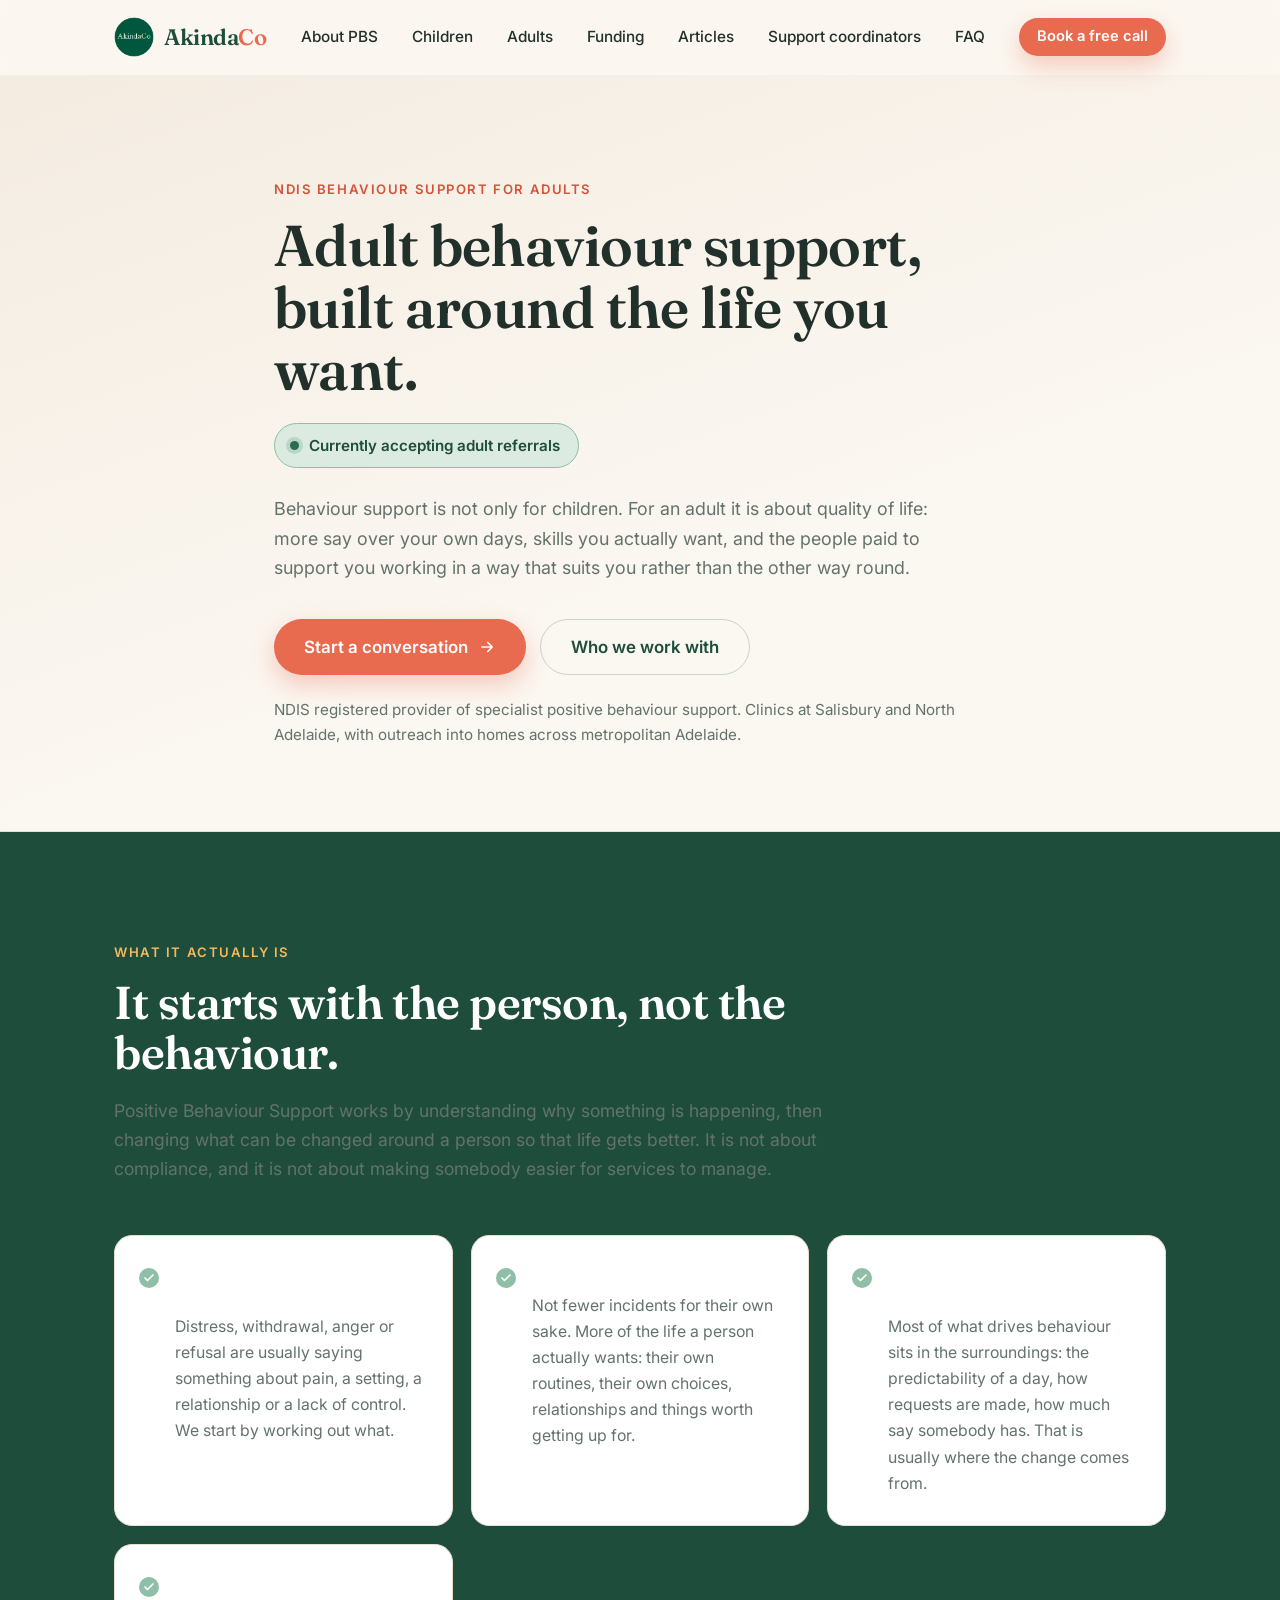
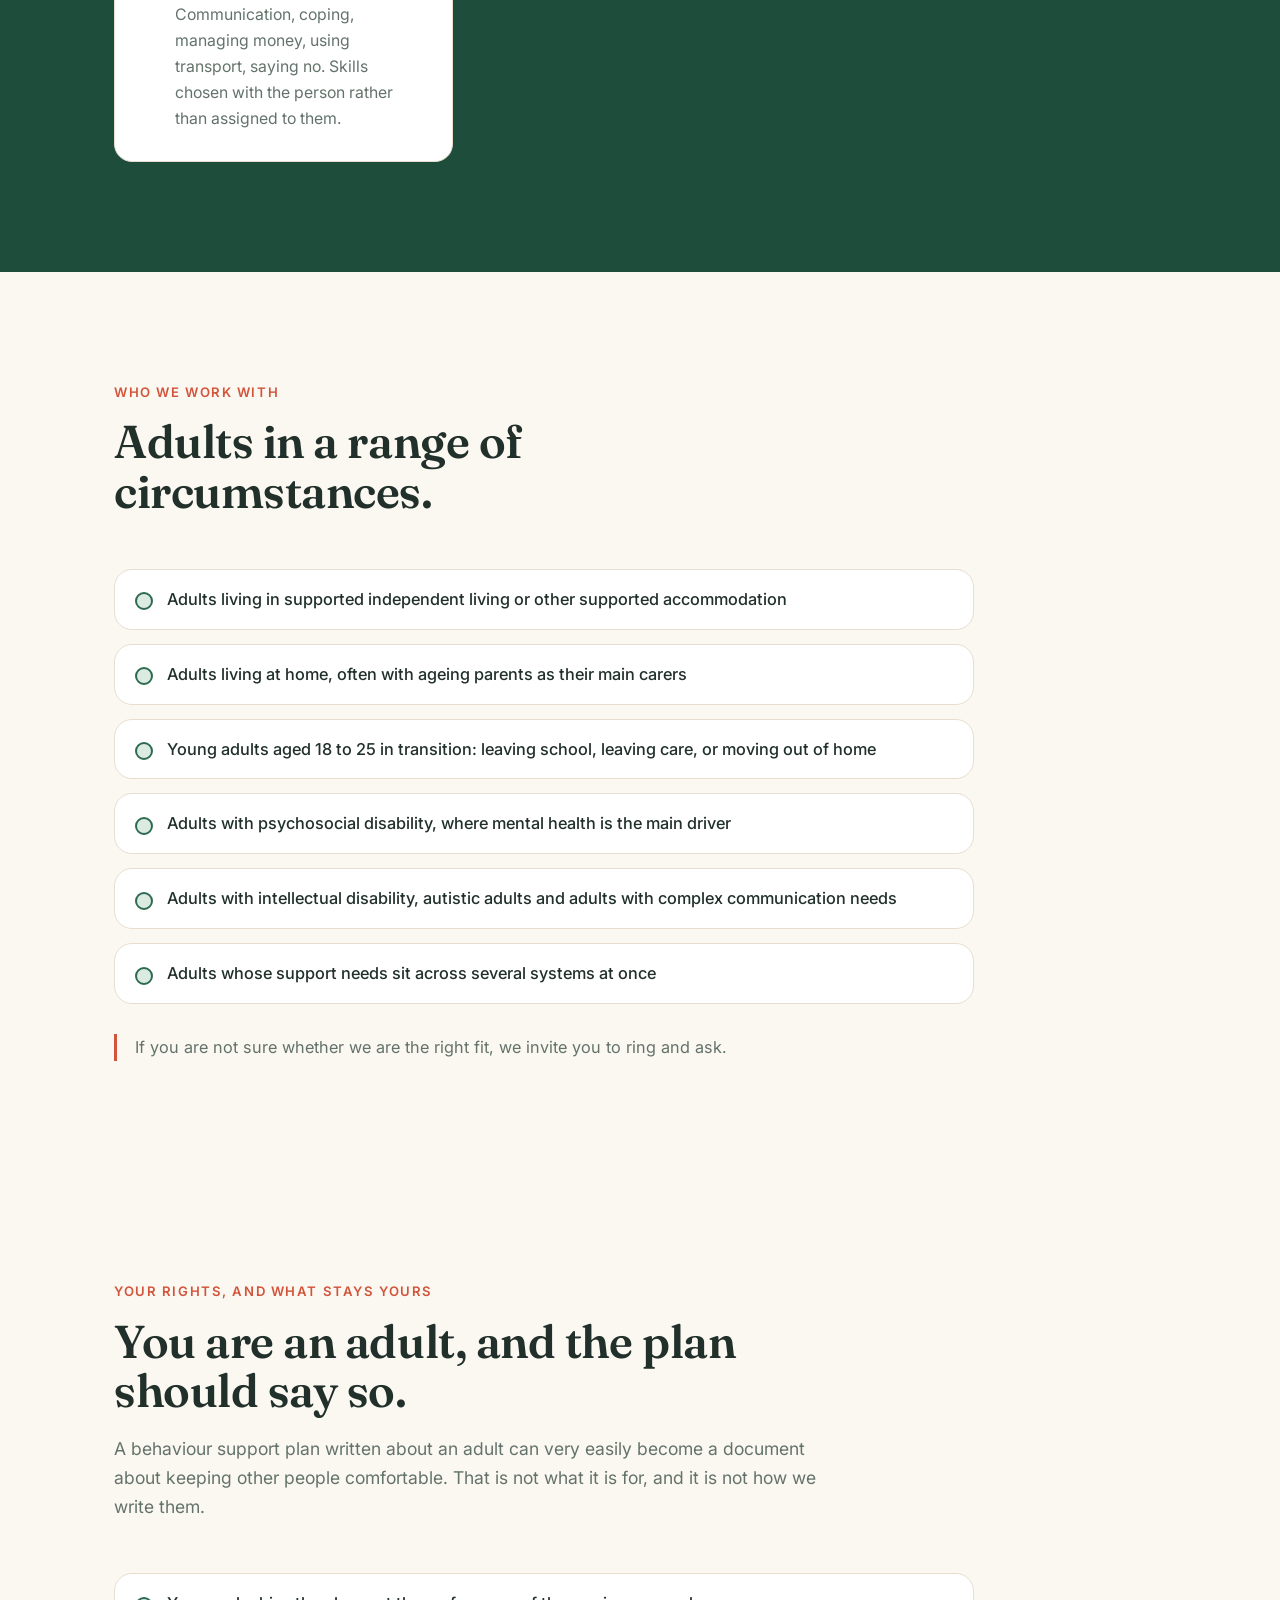
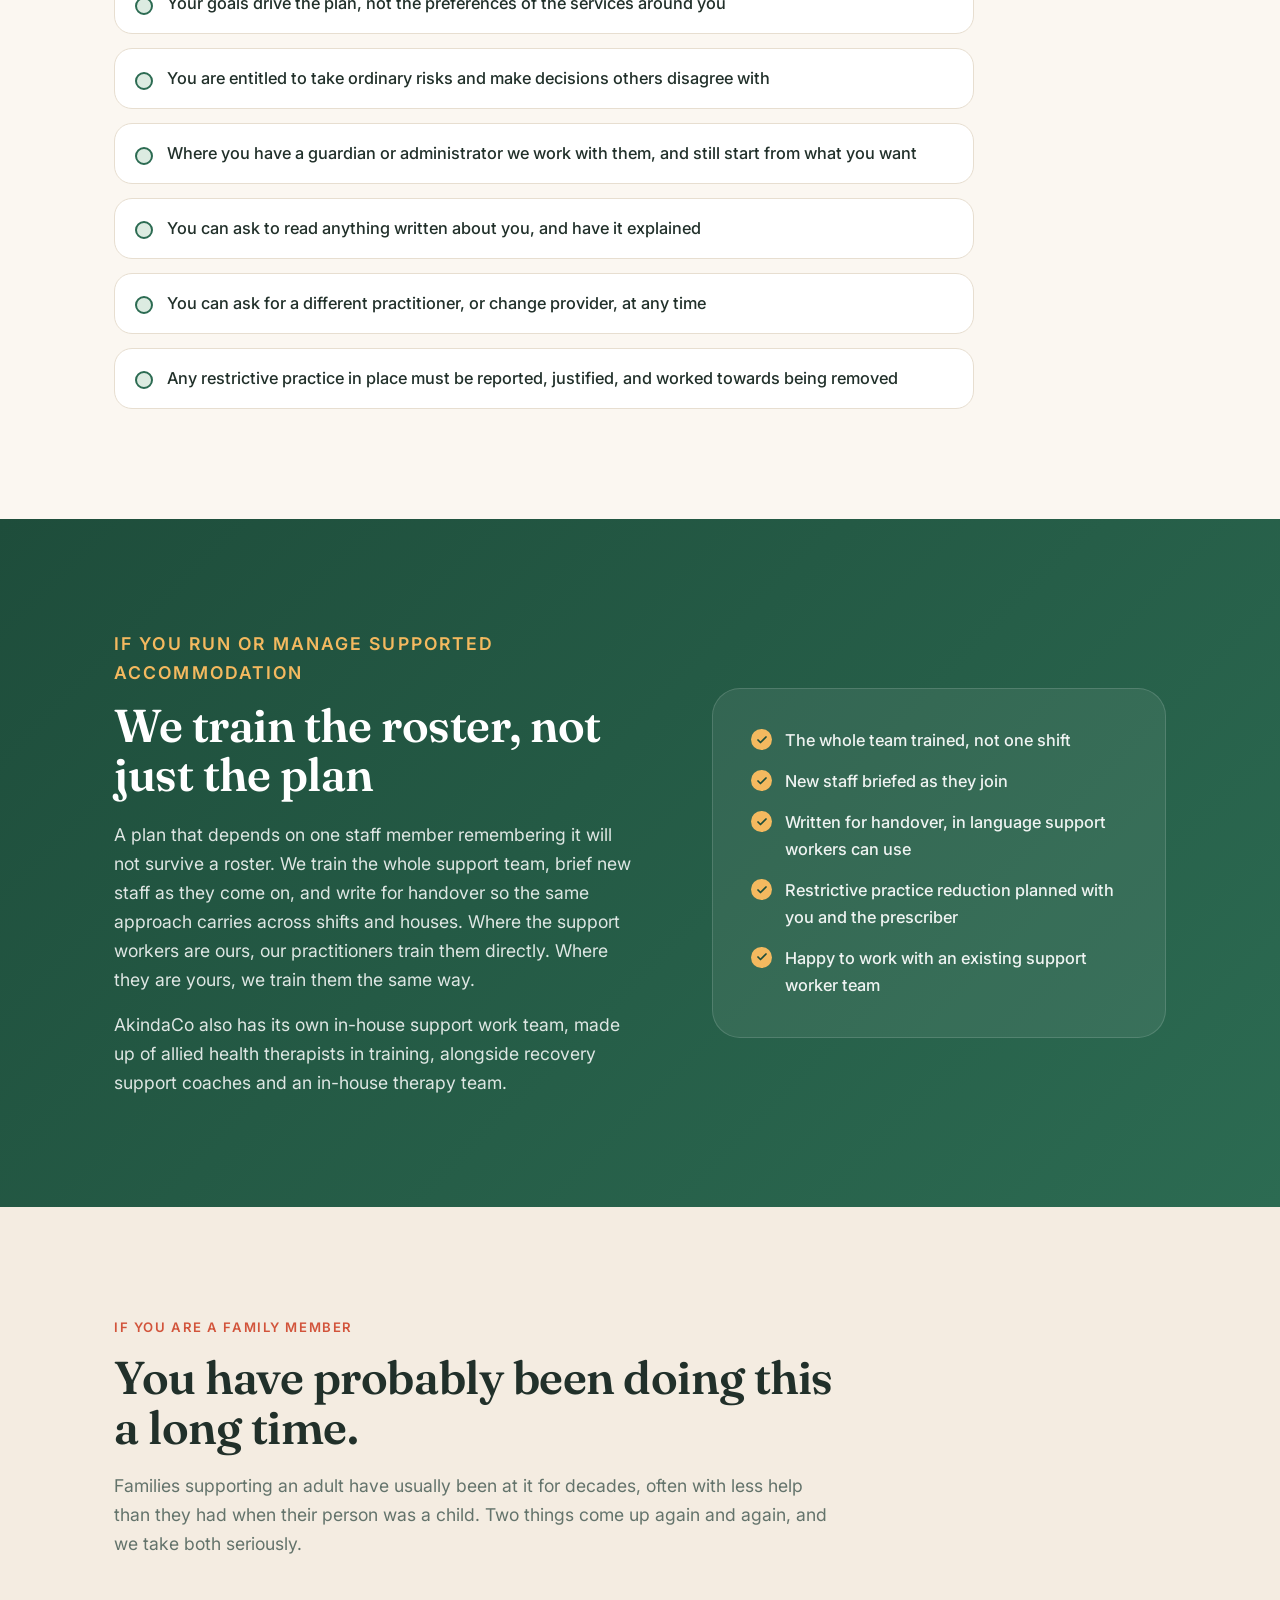
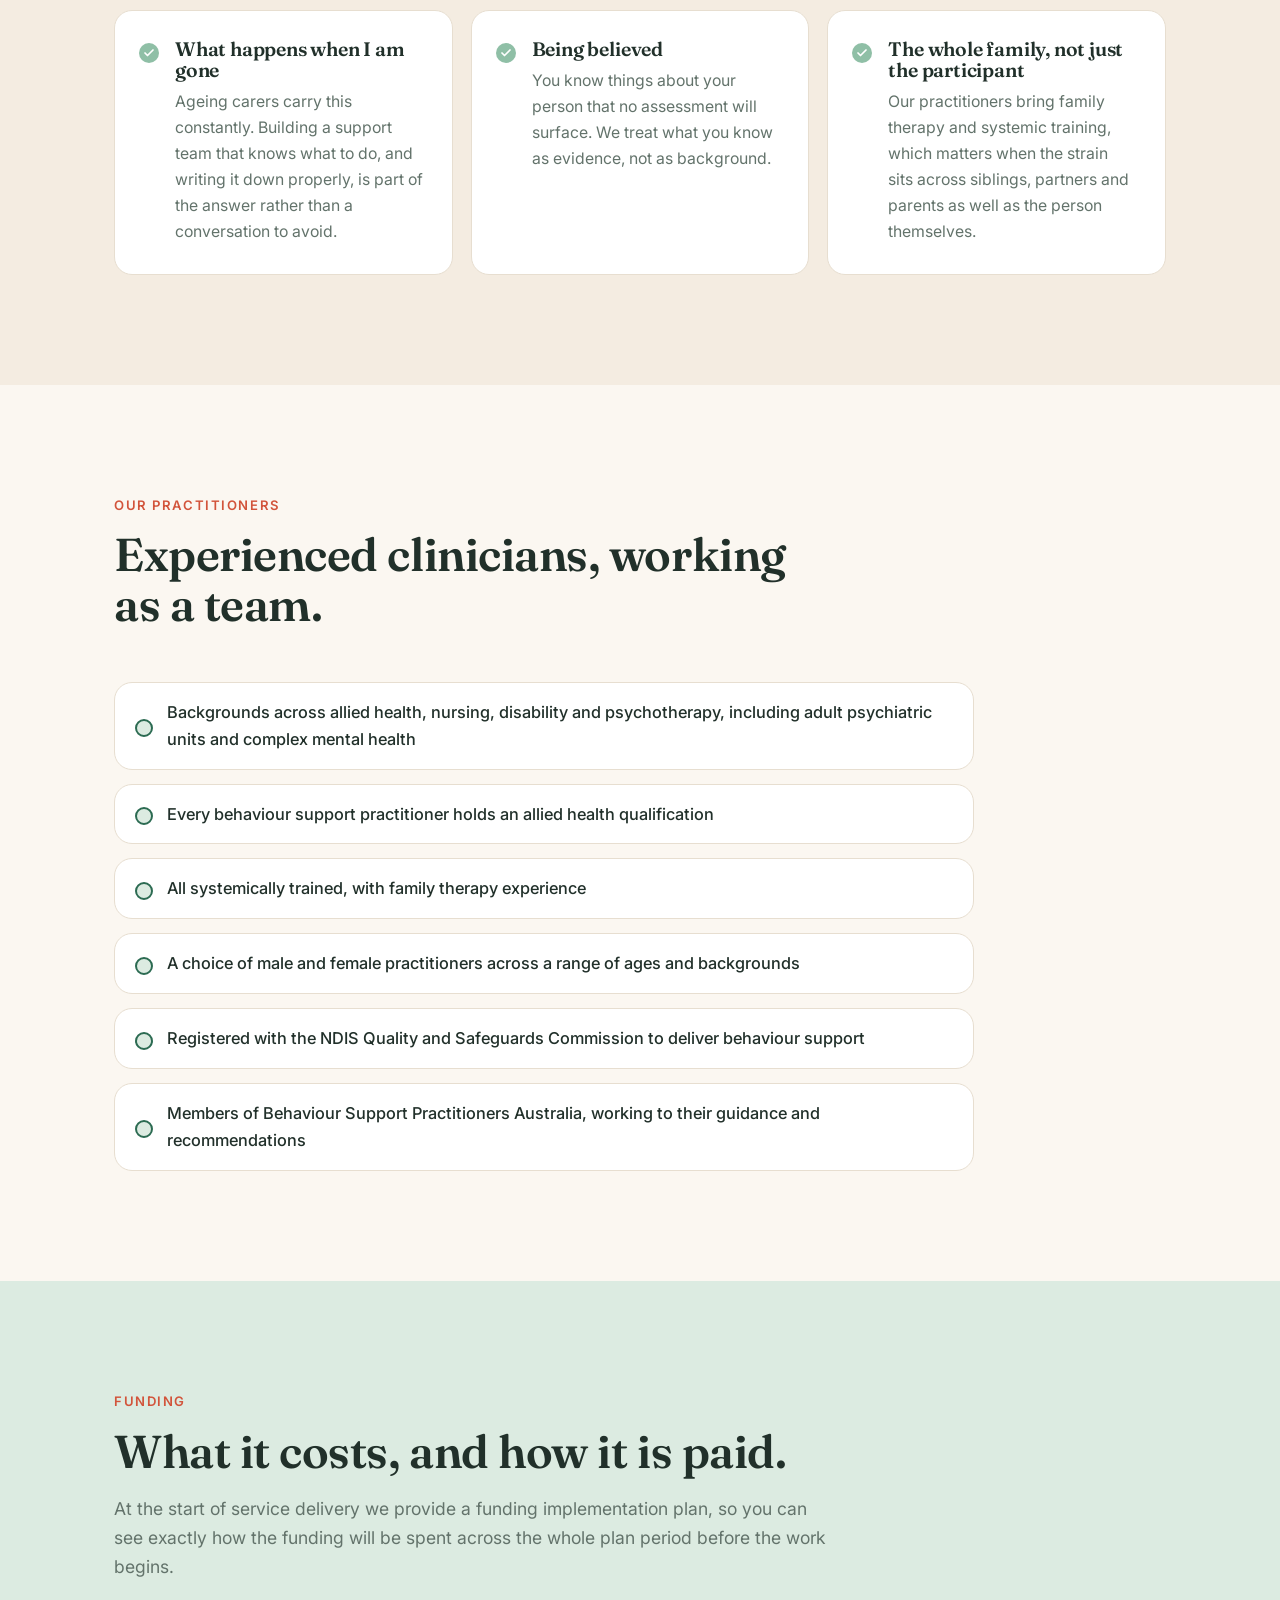
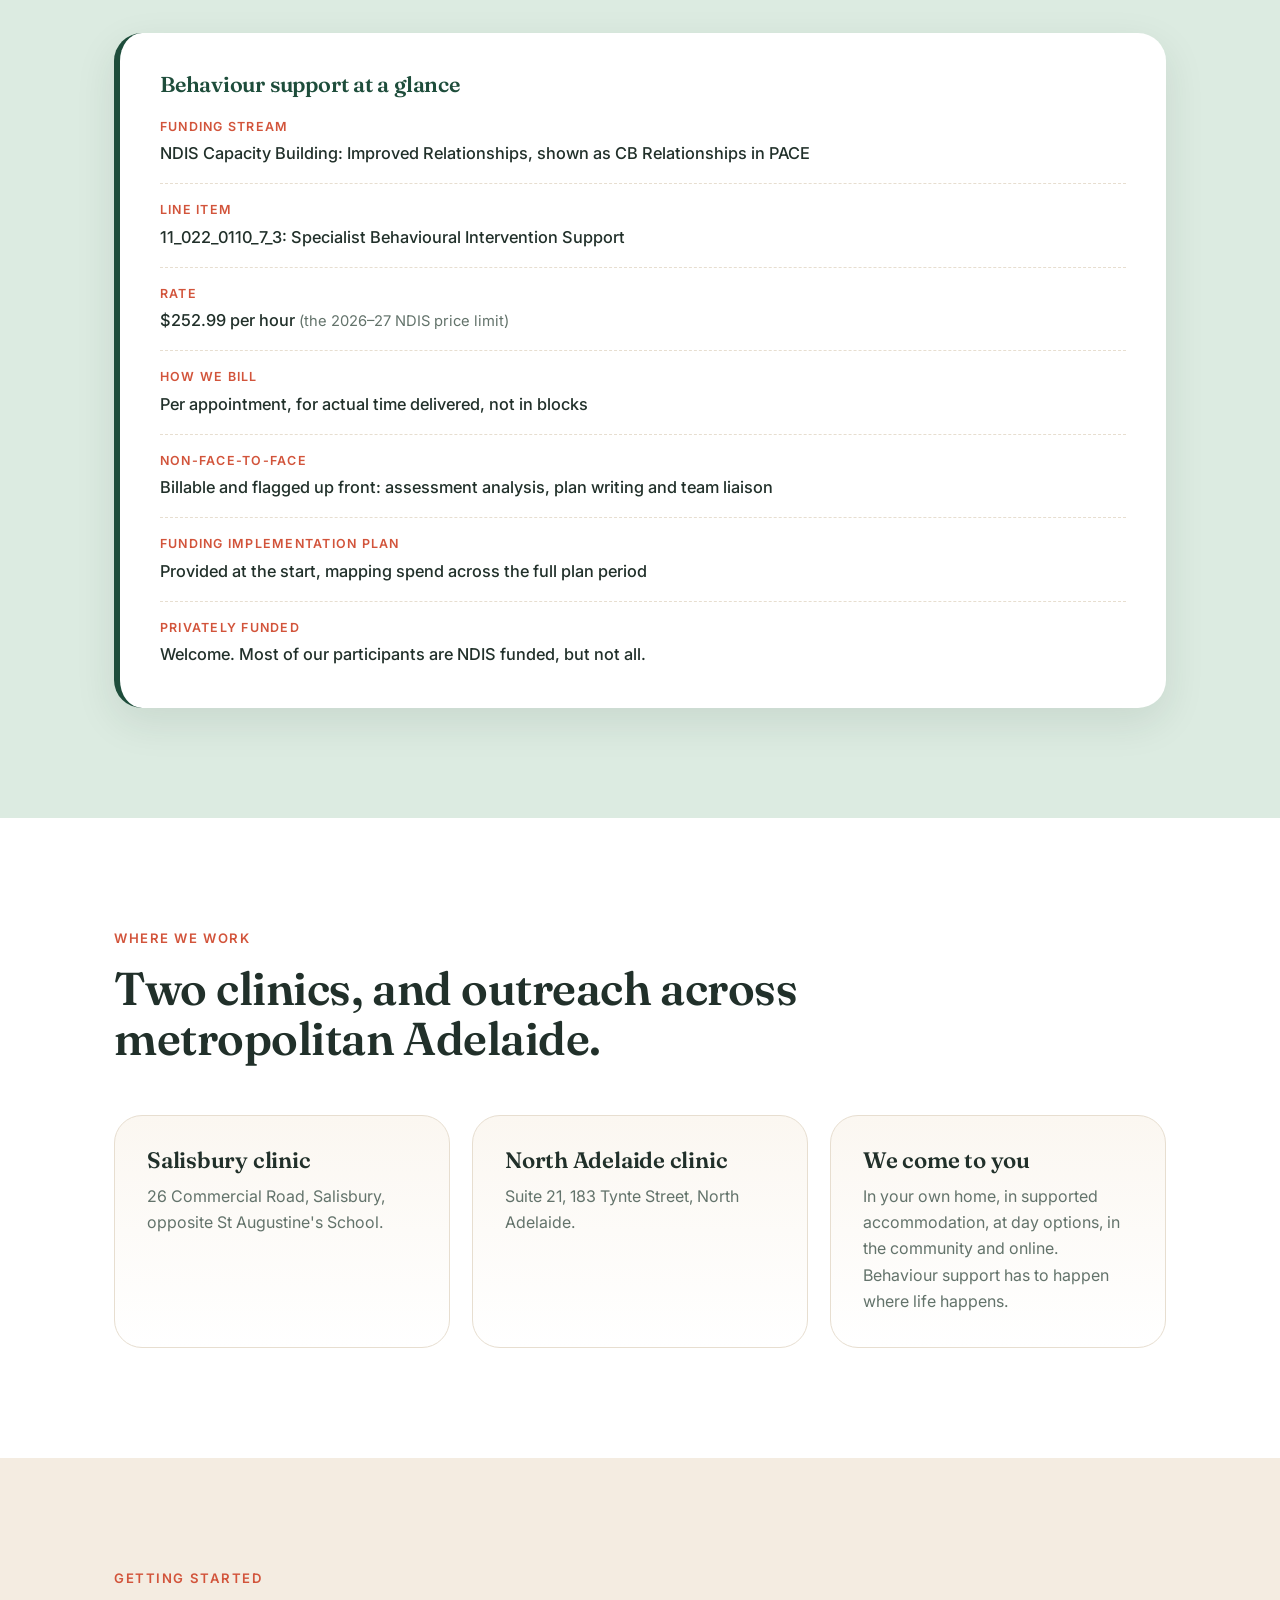
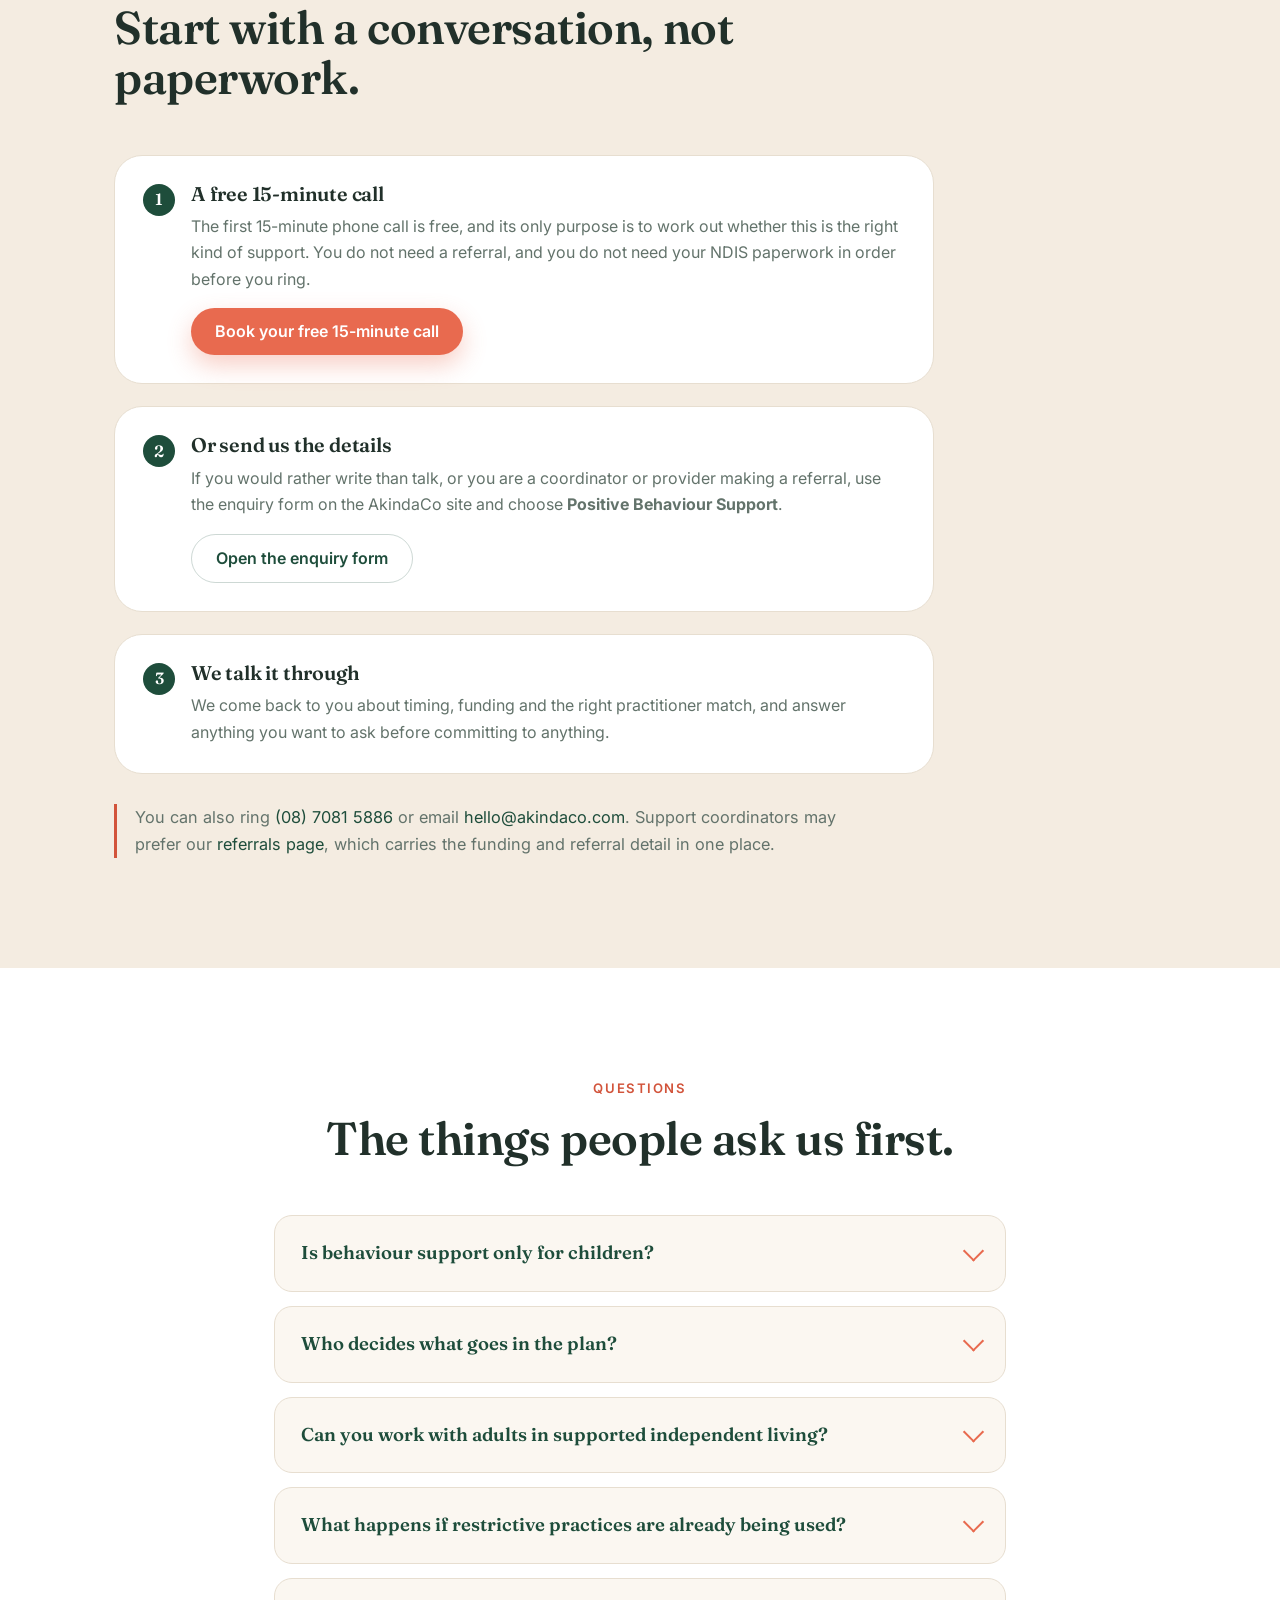
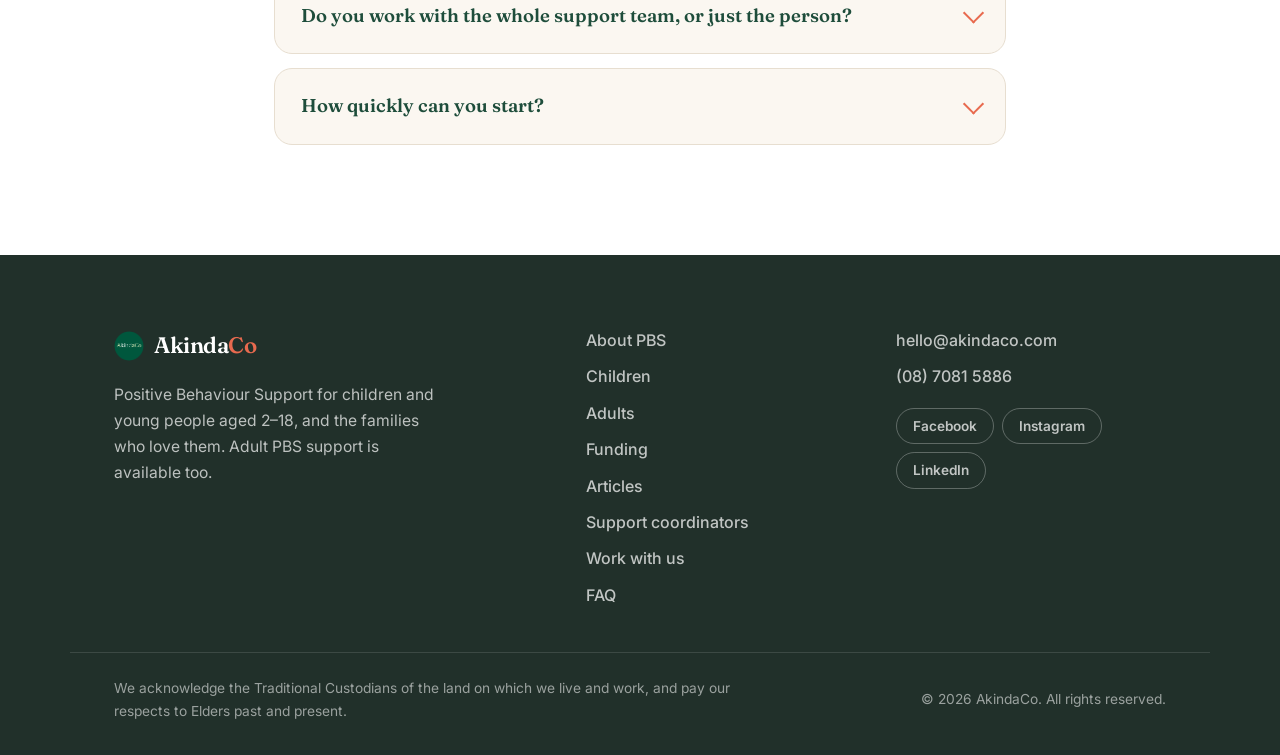
==== commit b7f70125: "Add a Work With Us page for Positive Behaviour Support recruitment Three positions (Proficient and A" ====
--- a/adult-behaviour-support/index.html
+++ b/adult-behaviour-support/index.html
@@ -478,6 +478,7 @@
         <a href="/#funding">Funding</a>
         <a href="/articles/">Articles</a>
         <a href="/for-support-coordinators/">Support coordinators</a>
+        <a href="/careers/">Work with us</a>
         <a href="/#faq">FAQ</a>
       </nav>
 
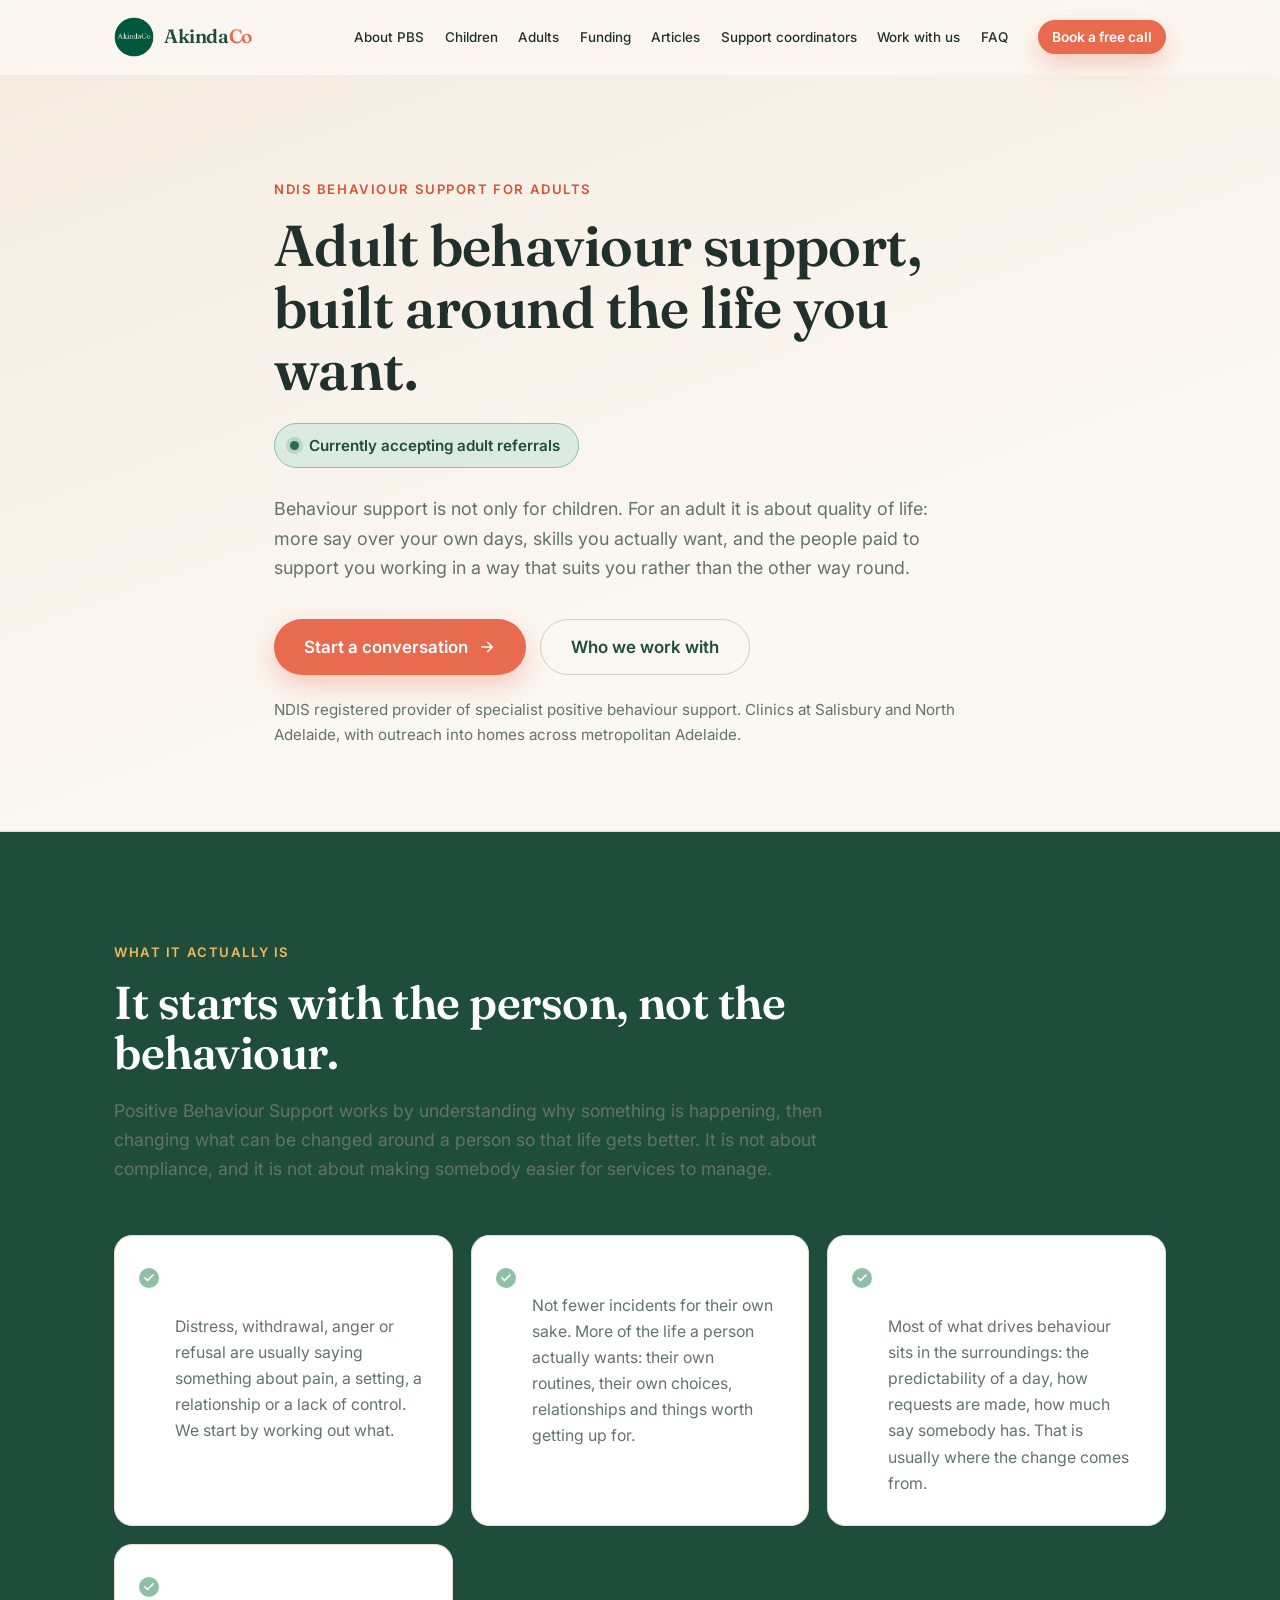
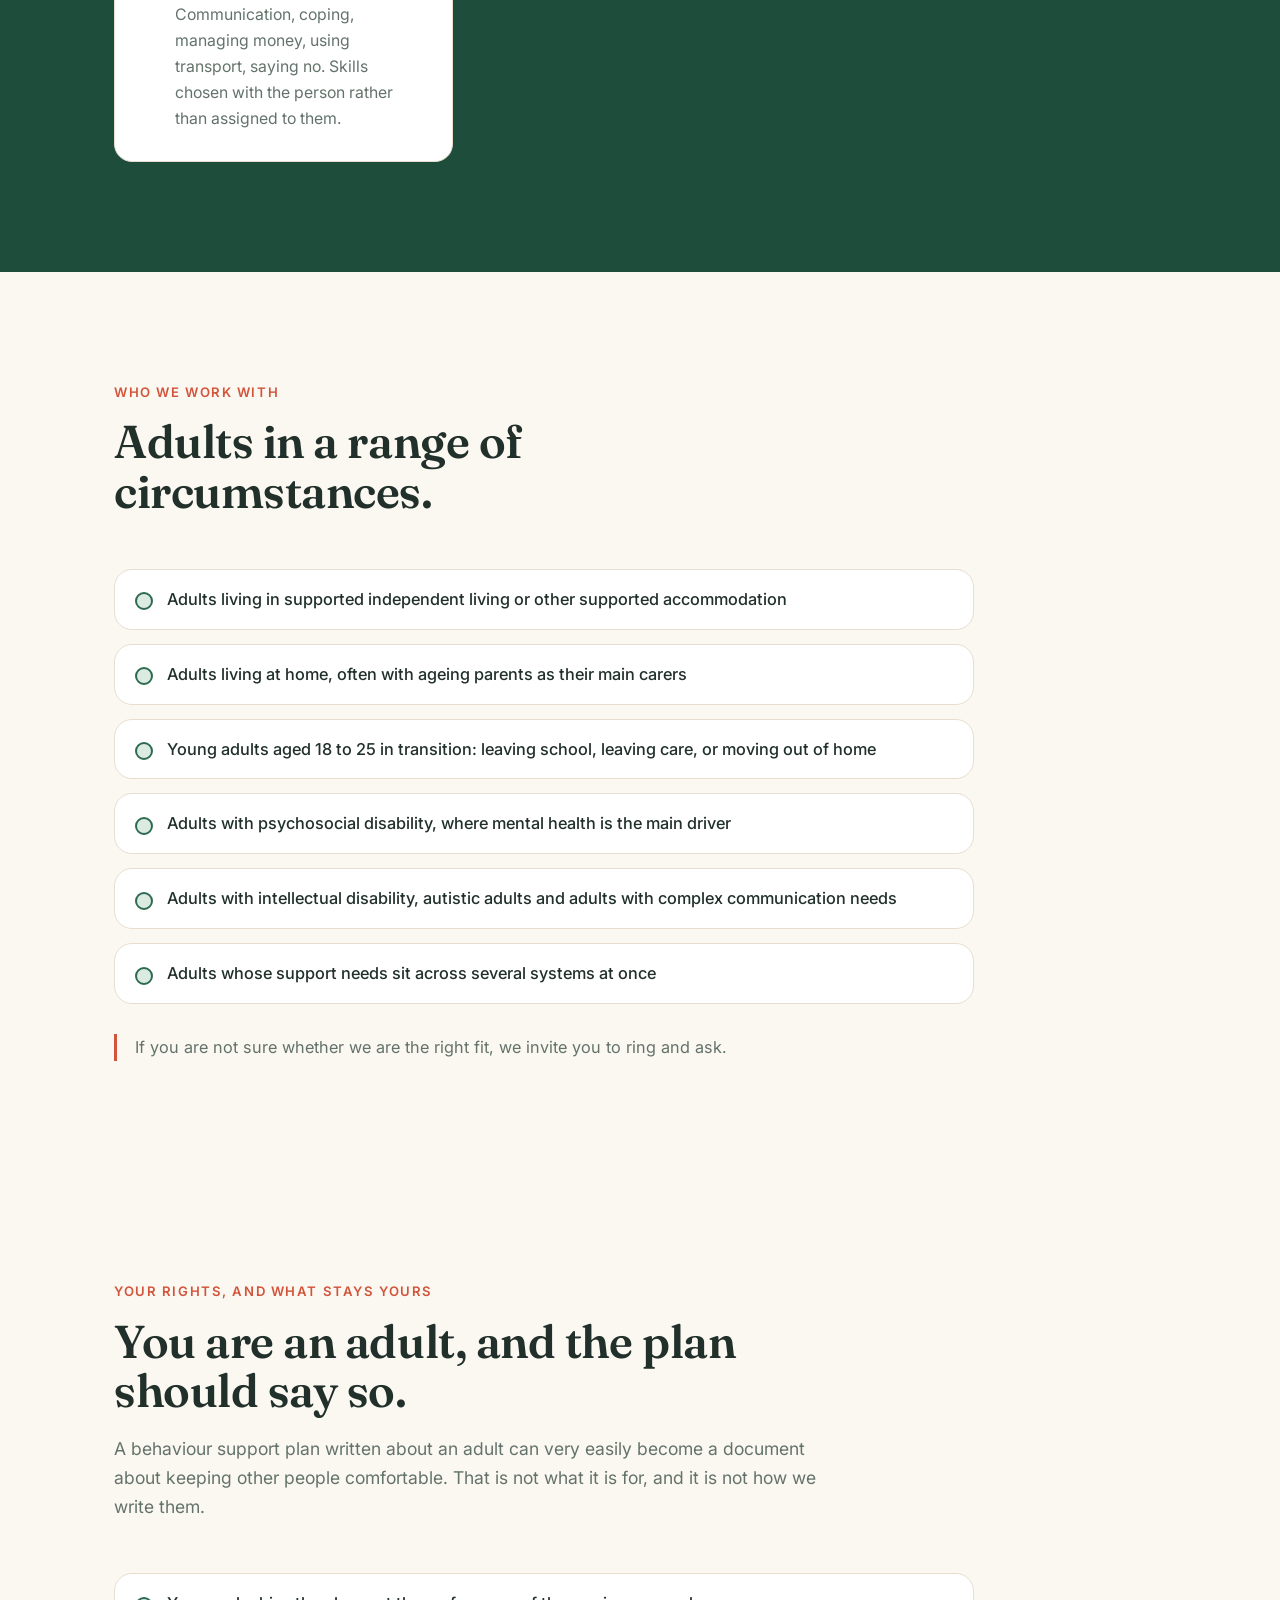
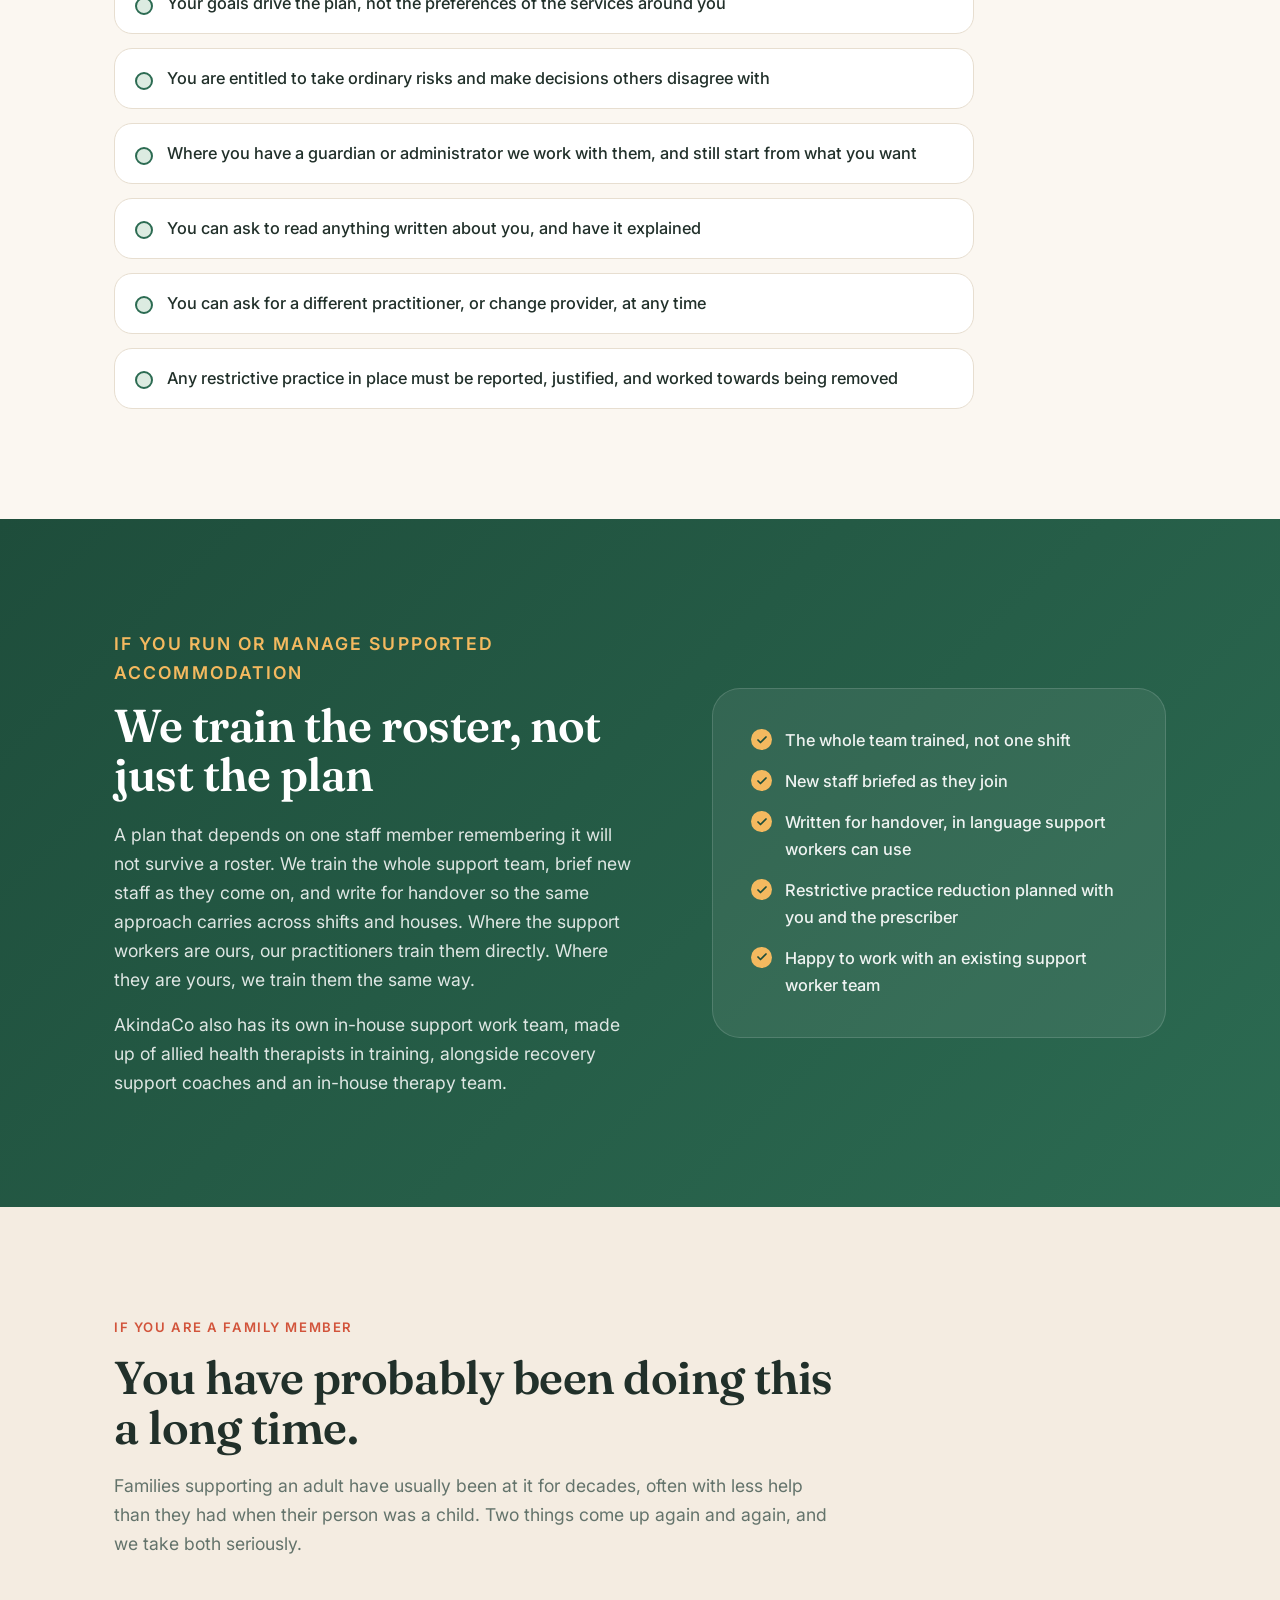
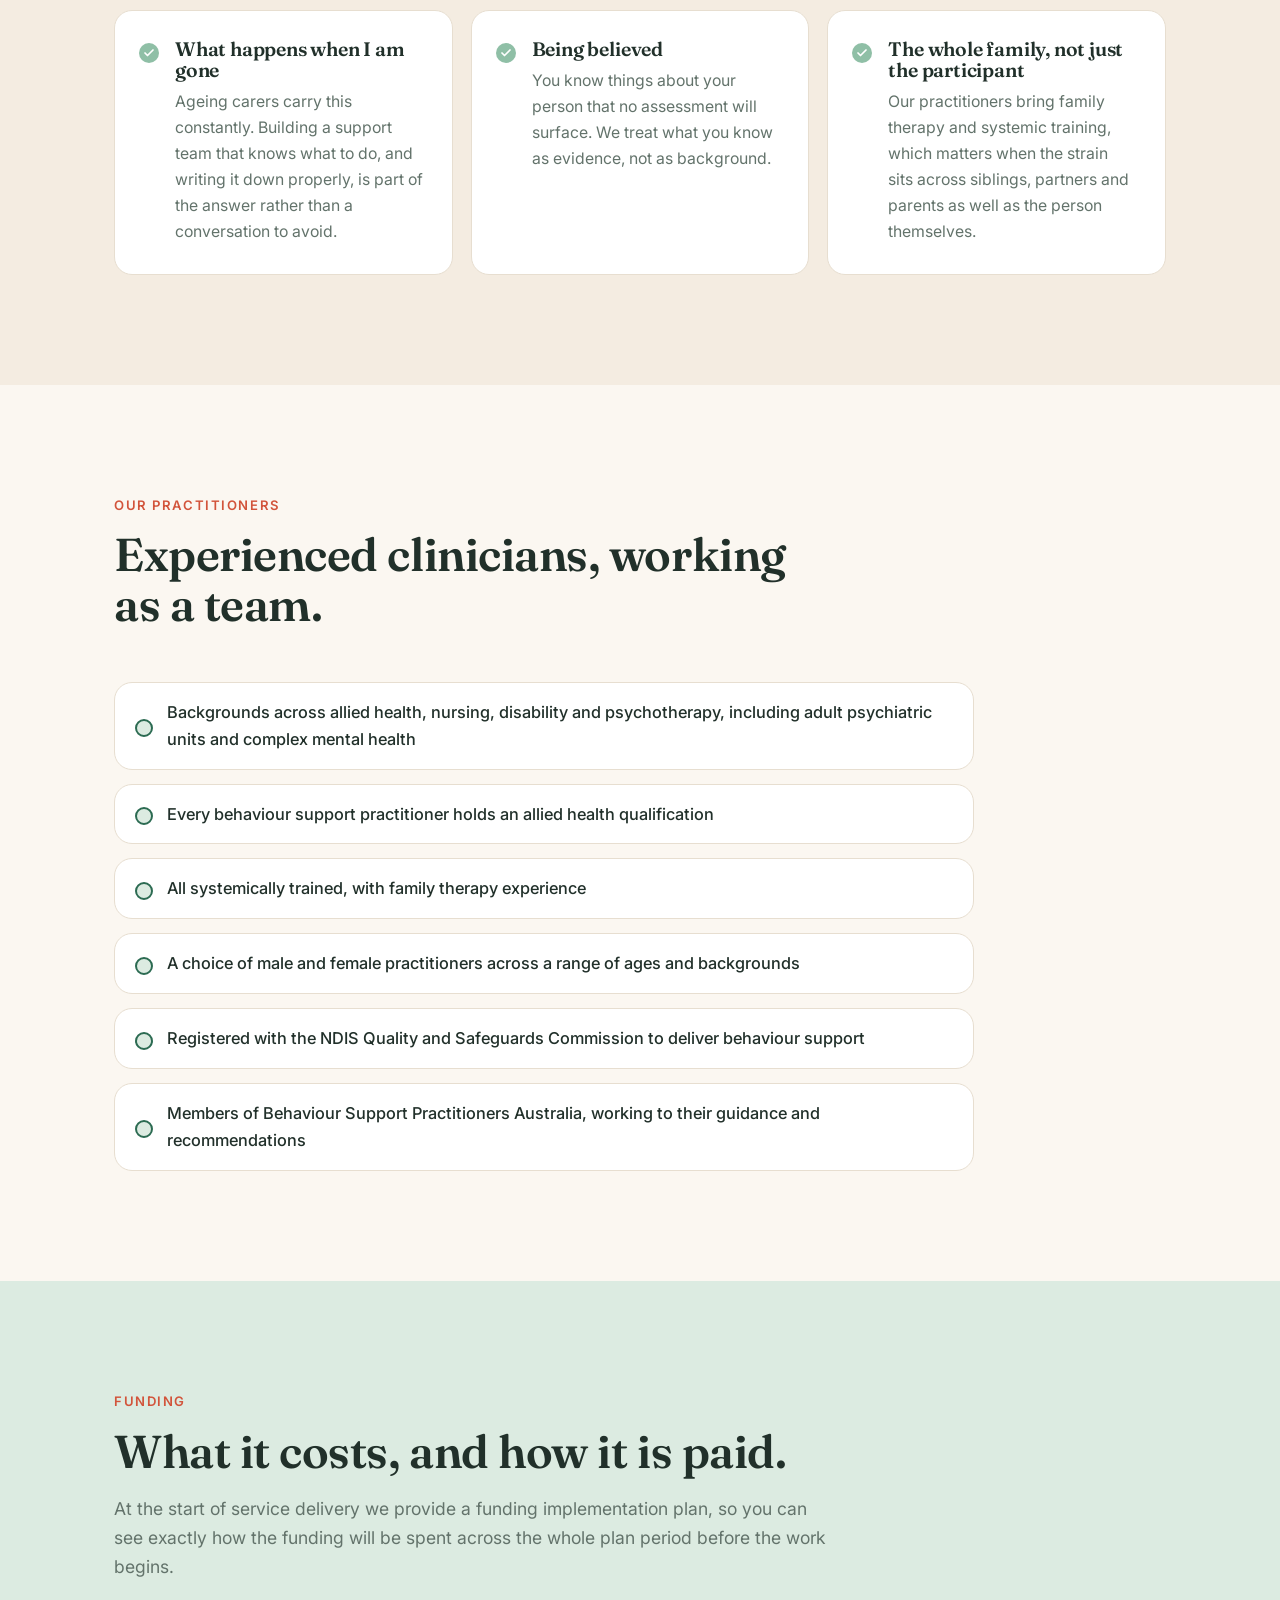
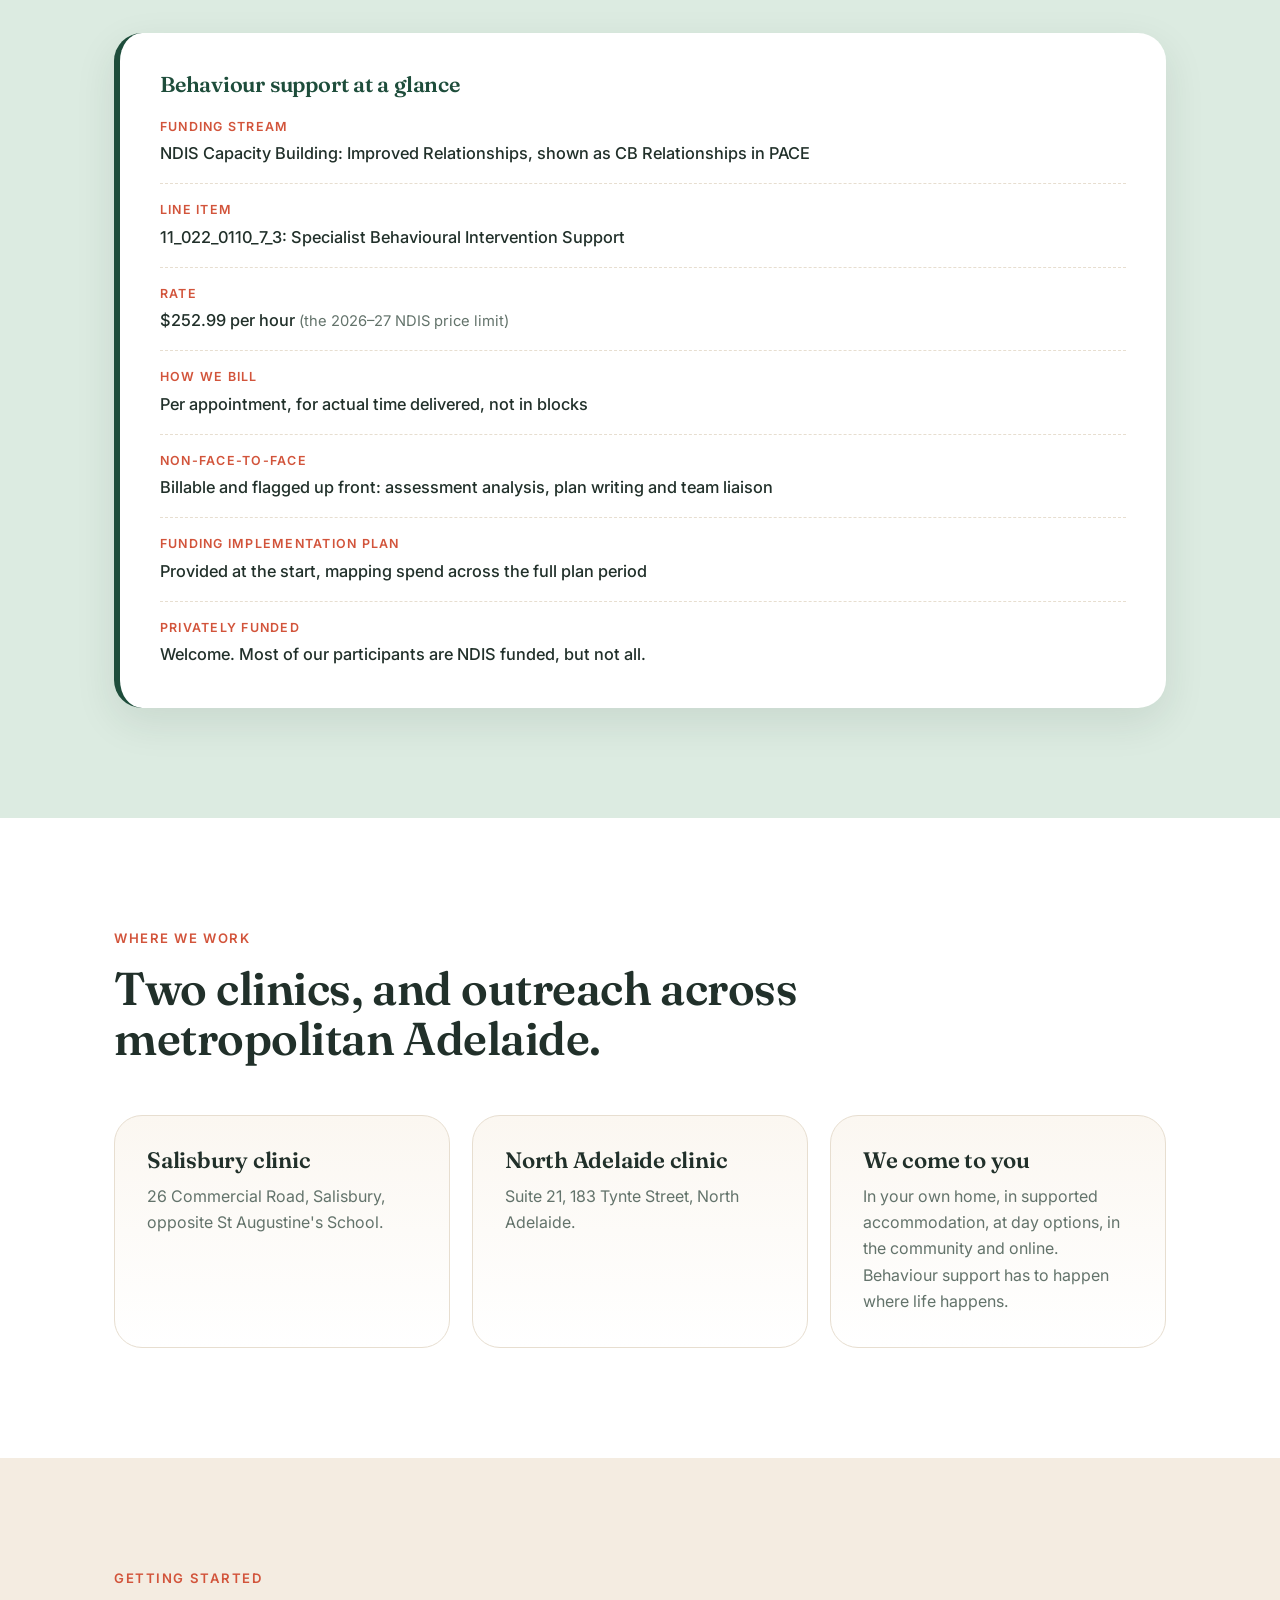
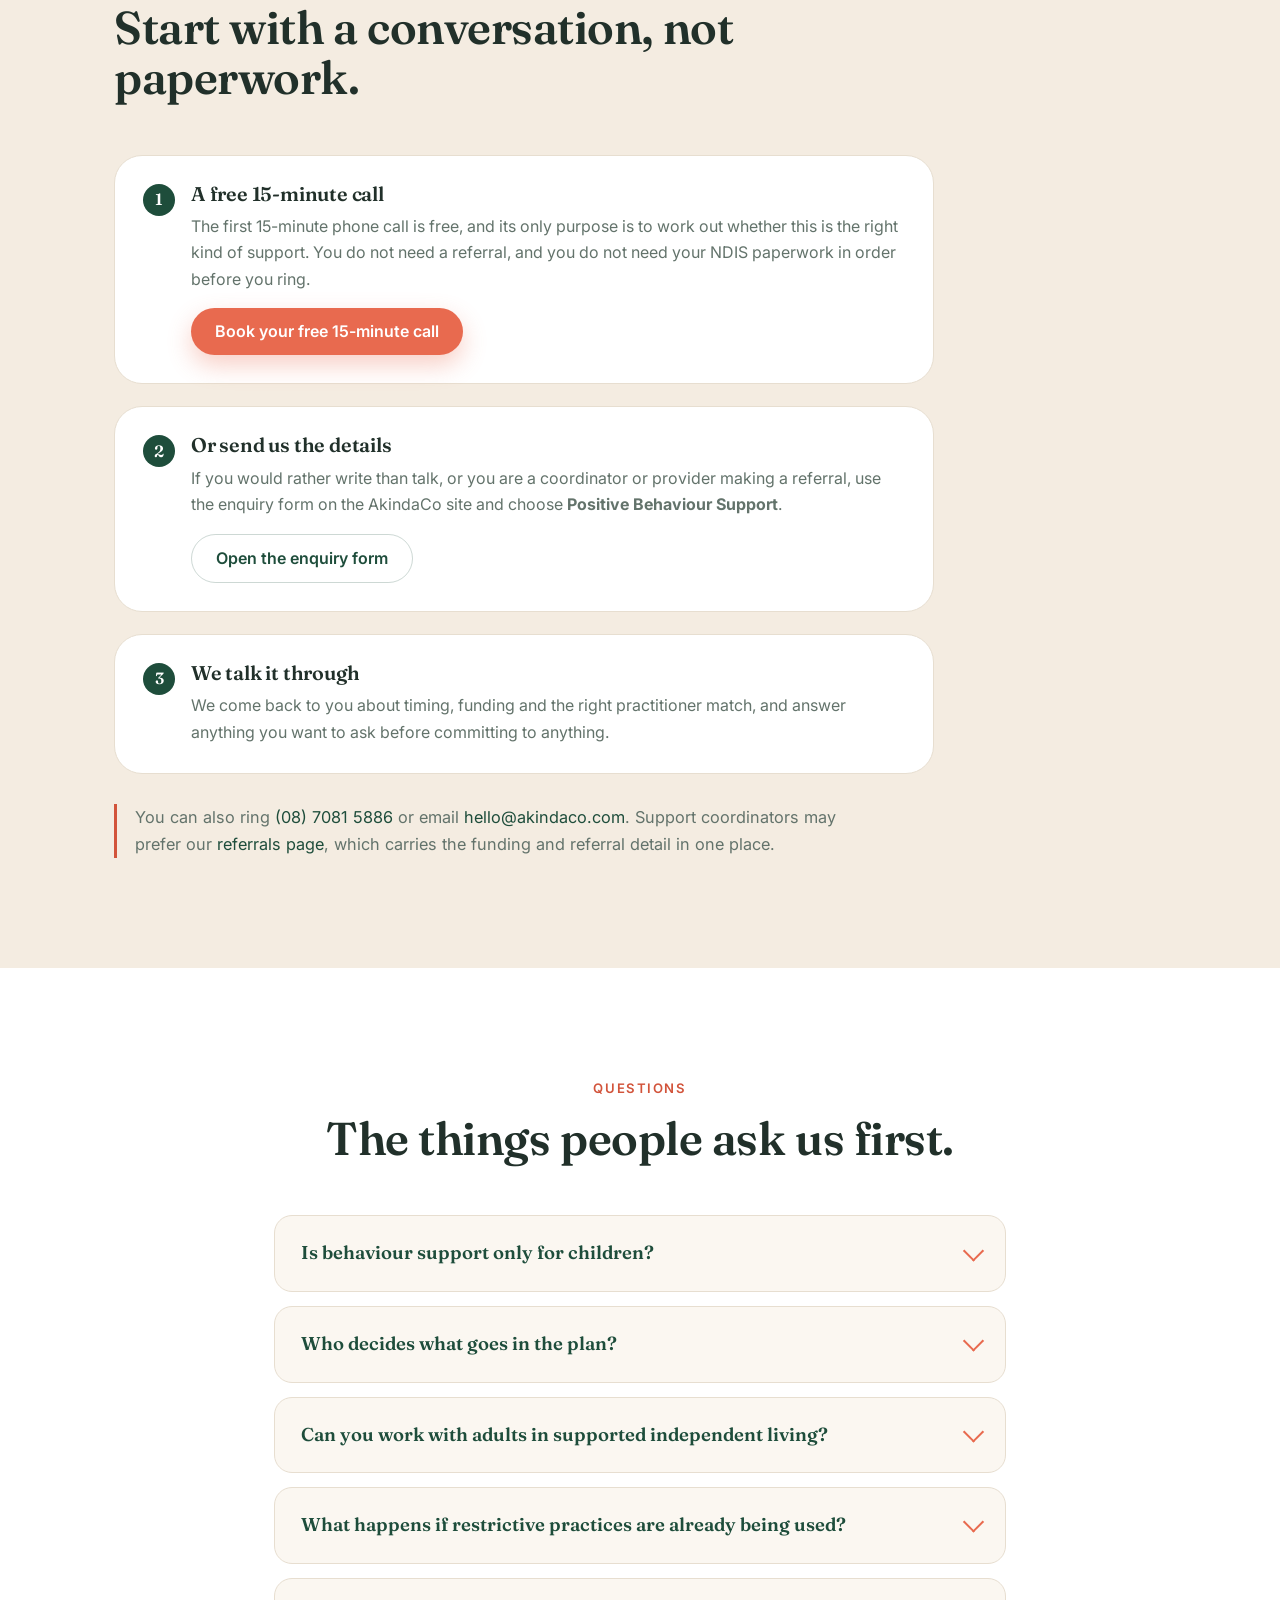
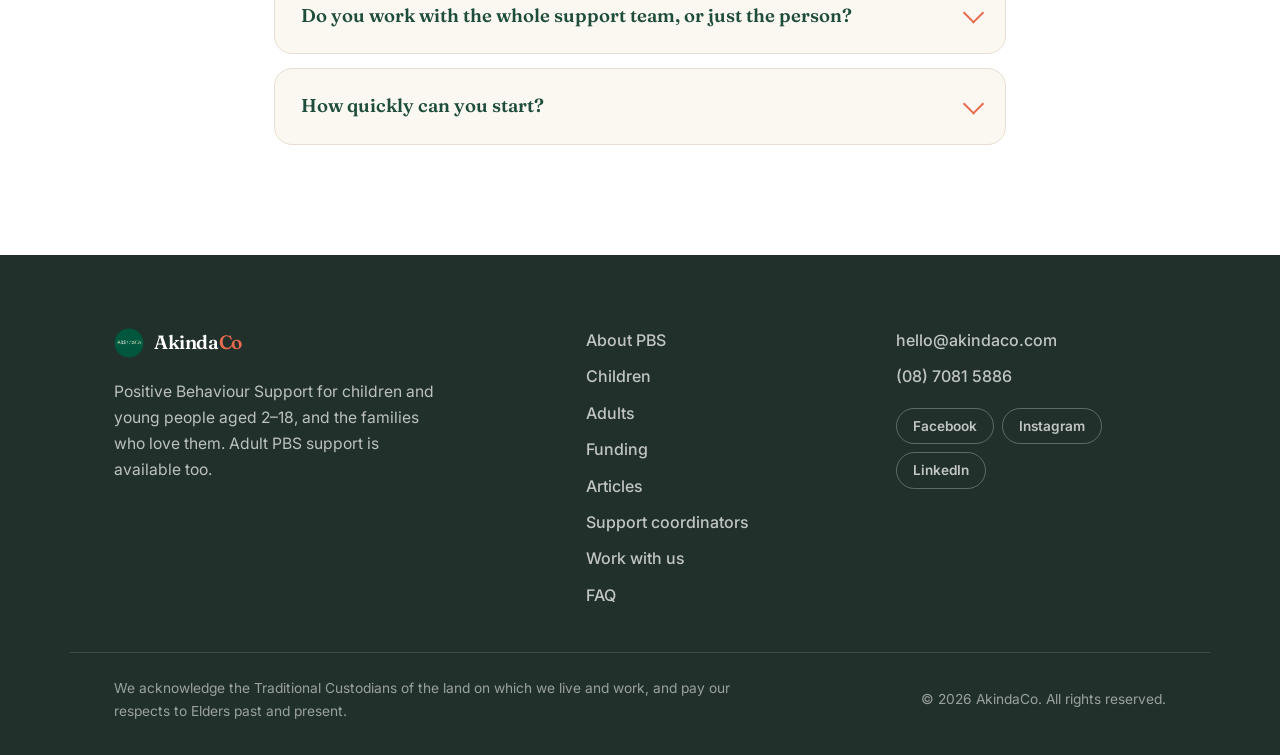
==== commit d50e01e8: "Add a Work With Us section to the home page and the primary navigation Careers section on the home p" ====
--- a/adult-behaviour-support/index.html
+++ b/adult-behaviour-support/index.html
@@ -107,6 +107,7 @@
         <a href="/#funding">Funding</a>
         <a href="/articles/">Articles</a>
         <a href="/for-support-coordinators/">Support coordinators</a>
+        <a href="/careers/">Work with us</a>
         <a href="/#faq">FAQ</a>
       </nav>
 
@@ -124,6 +125,7 @@
       <a href="/#funding">Funding</a>
       <a href="/articles/">Articles</a>
       <a href="/for-support-coordinators/">Support coordinators</a>
+        <a href="/careers/">Work with us</a>
       <a href="/#faq">FAQ</a>
       <a class="btn btn-primary" href="https://calendly.com/akindaco/positive_behaviour_support" target="_blank" rel="noopener">Book a free call</a>
     </div>
--- a/styles.css
+++ b/styles.css
@@ -617,3 +617,19 @@
 
 /* Anchor targets: stop the sticky header covering the heading you jumped to */
 section[id] { scroll-margin-top: 96px; }
+
+/* Nine primary nav items: keep each link on one line, shrink the row fluidly between
+   1160px and 1440px, and hand over to the hamburger menu below 1160px. */
+.nav a { white-space: nowrap; }
+@media (min-width: 1161px) {
+  .nav { gap: 0; }
+  .nav a { font-size: clamp(.8rem, 1.05vw, .86rem); padding: 8px clamp(6px, .8vw, 11px); }
+  .brand-name { font-size: 1.2rem; }
+  .nav-cta { padding: 9px 14px; font-size: .86rem; }
+}
+@media (max-width: 1160px) and (min-width: 901px) {
+  .nav { display: none; }
+  .nav-cta { display: none; }
+  .nav-toggle { display: block; }
+  .mobile-nav.open { display: flex; }
+}
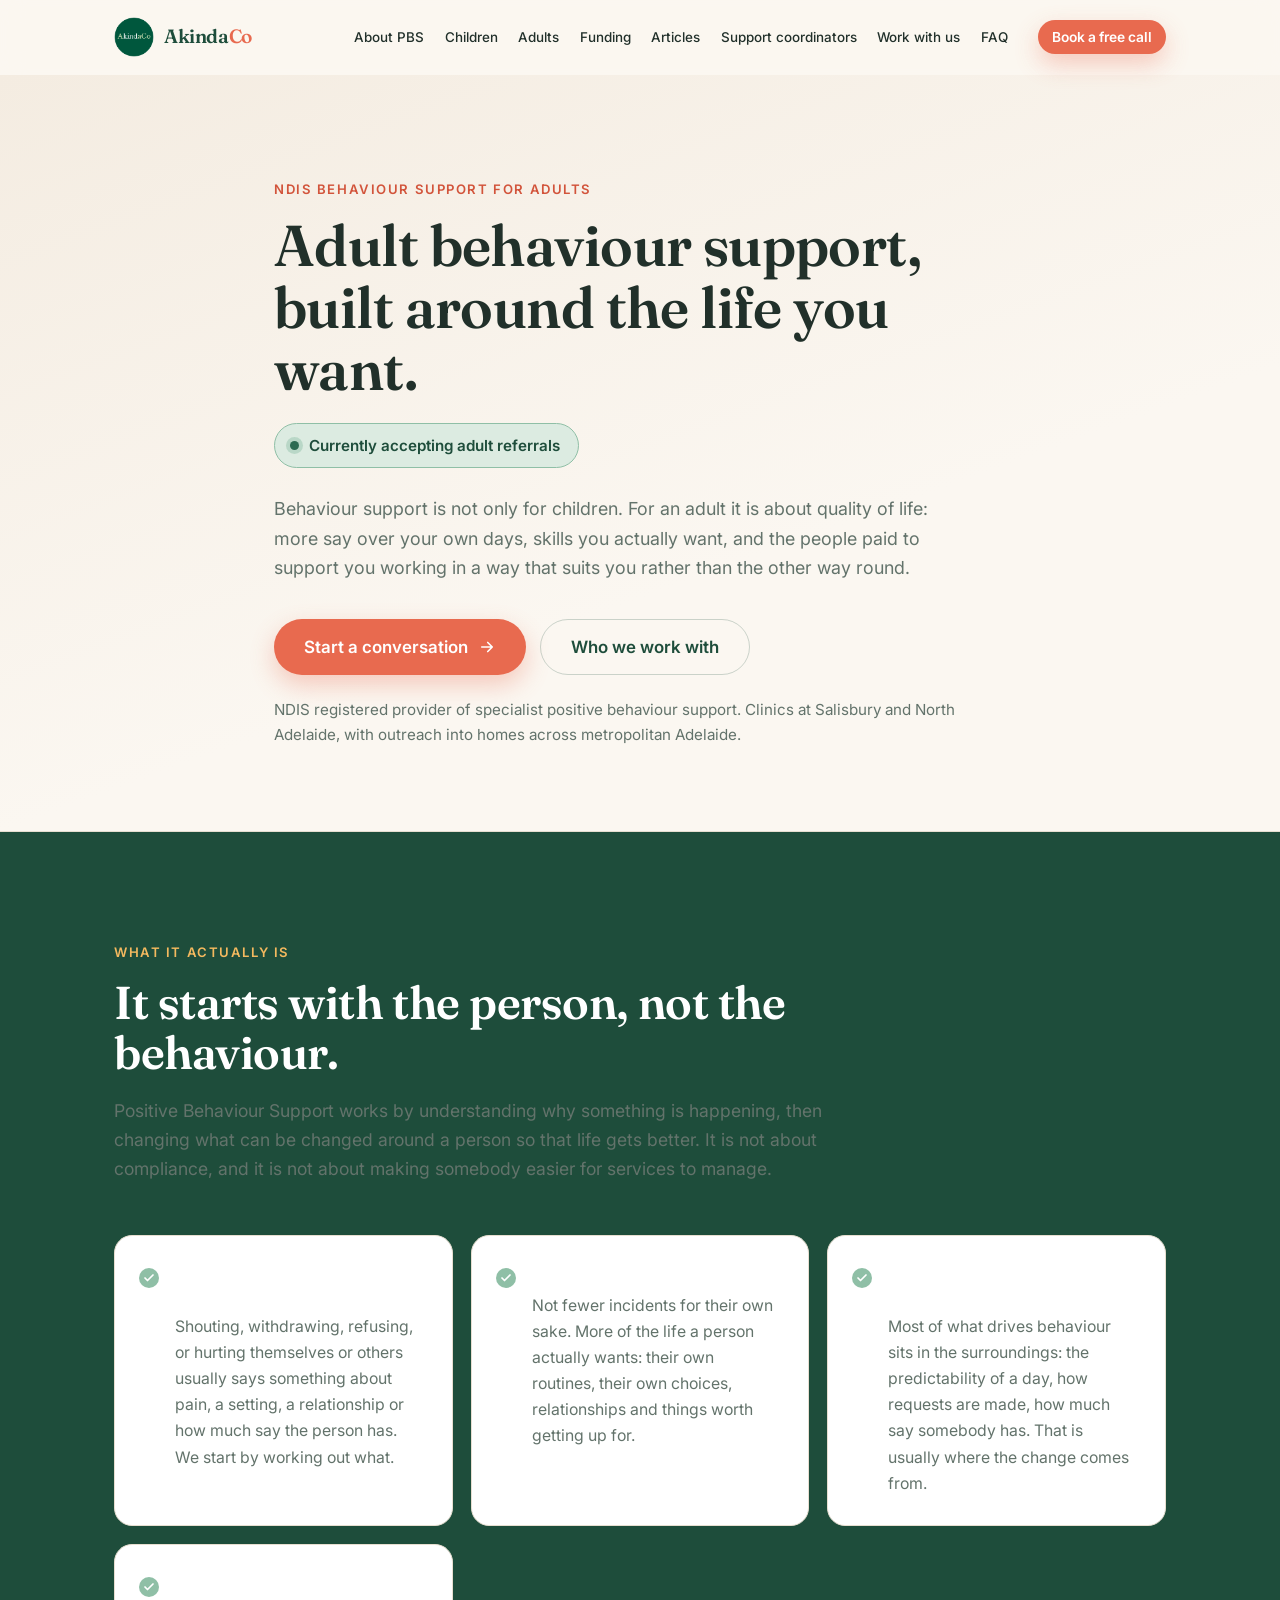
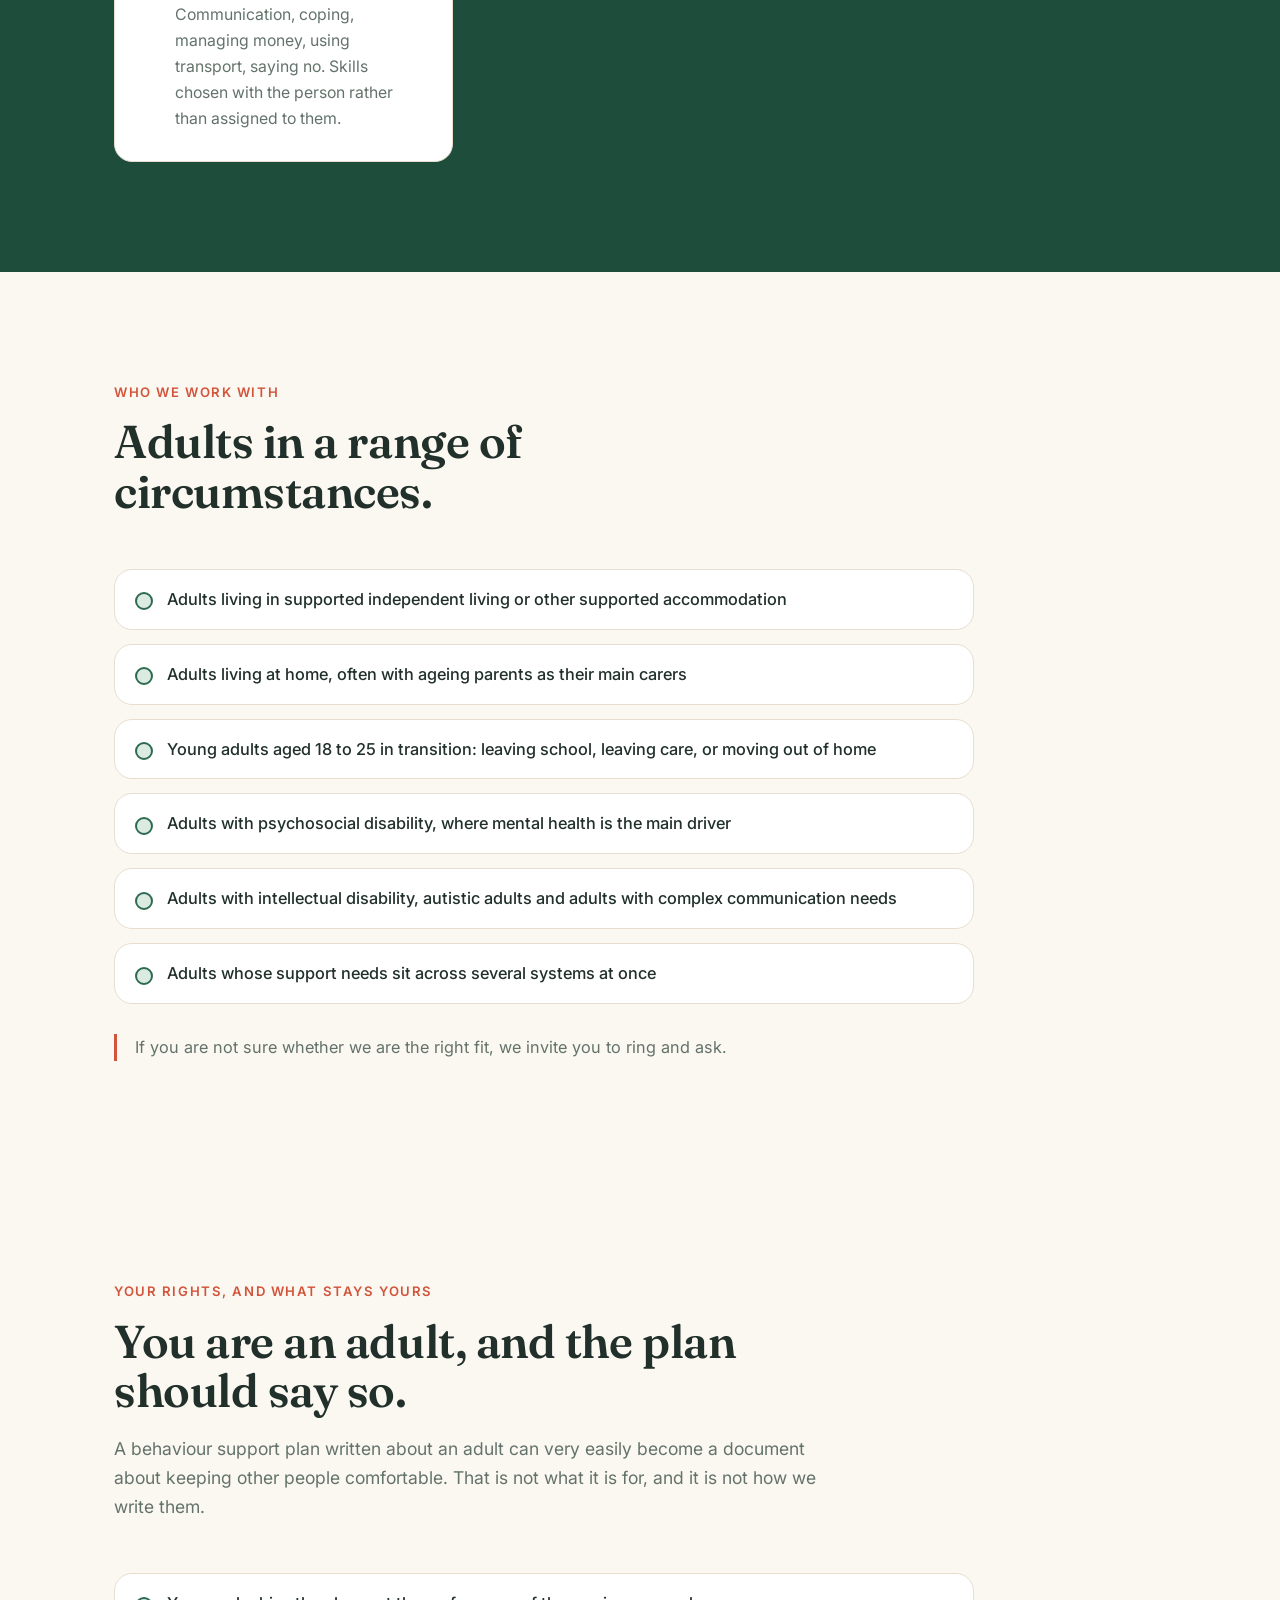
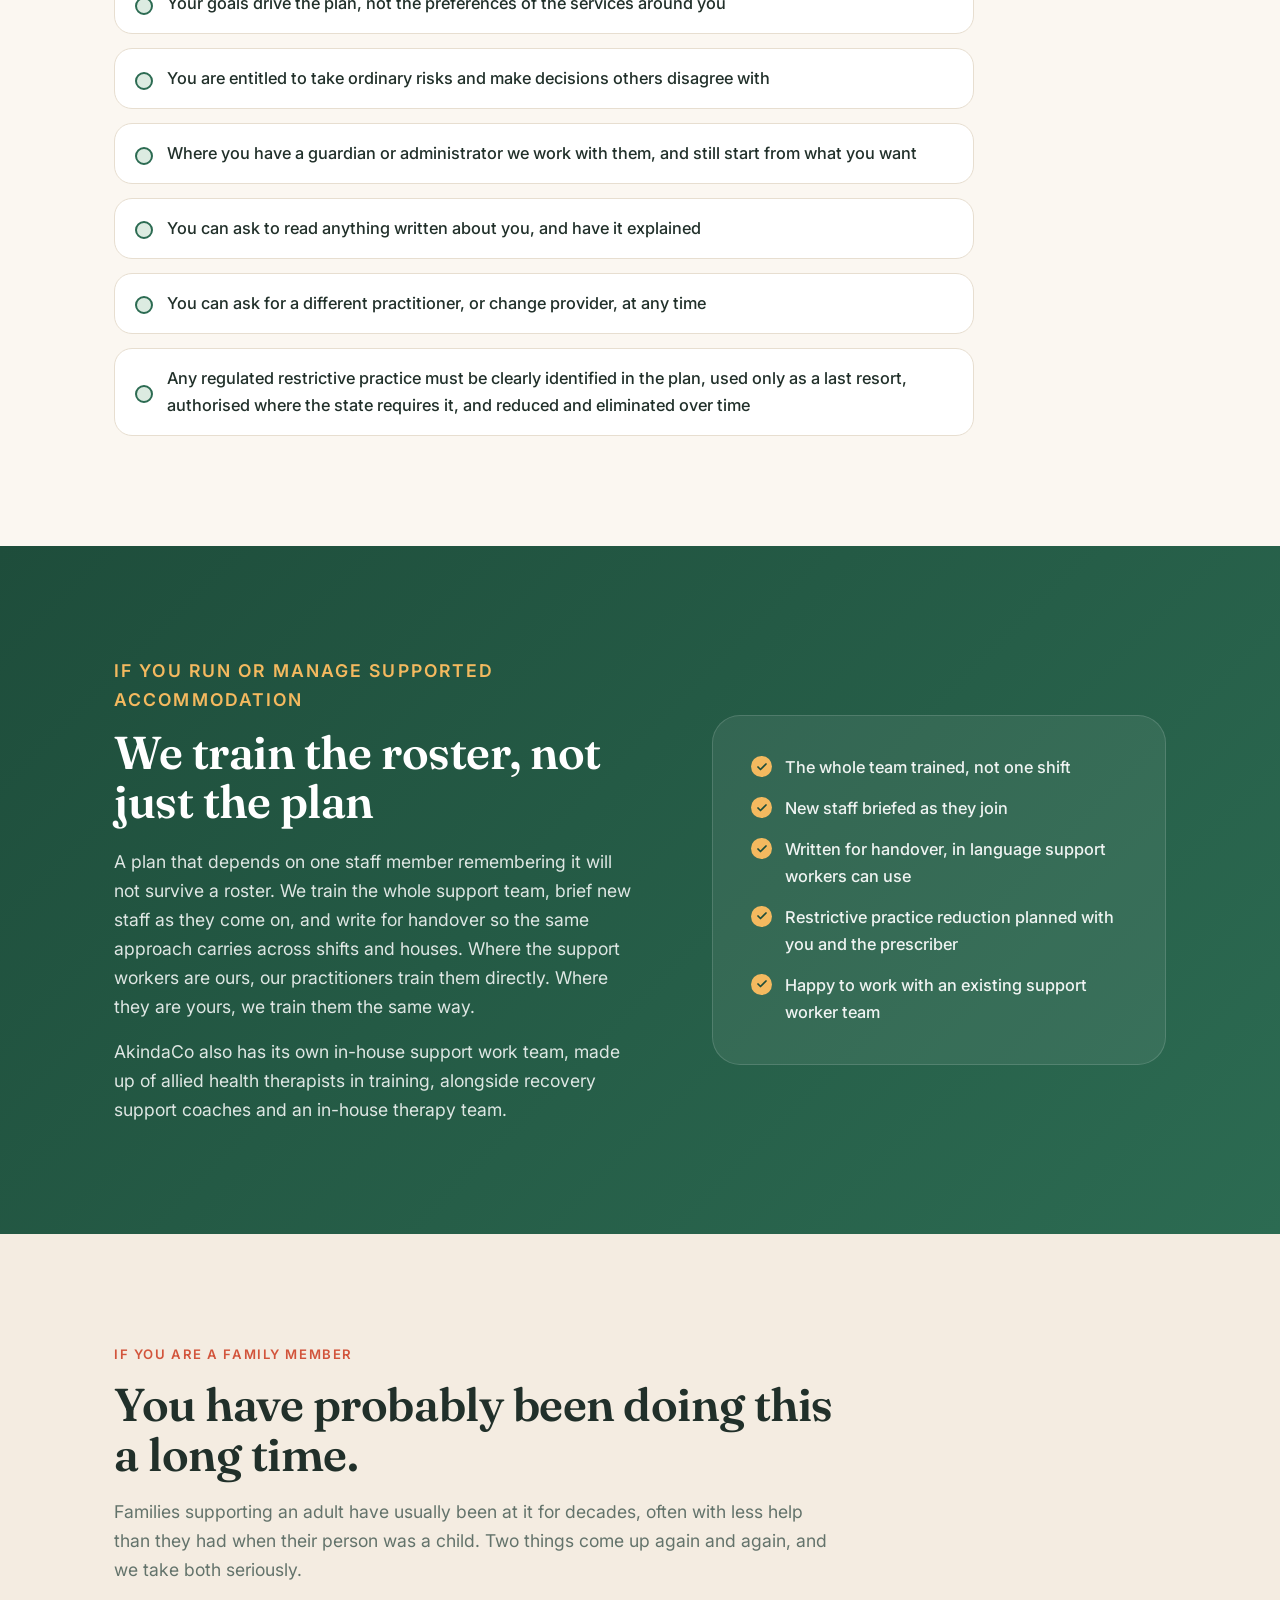
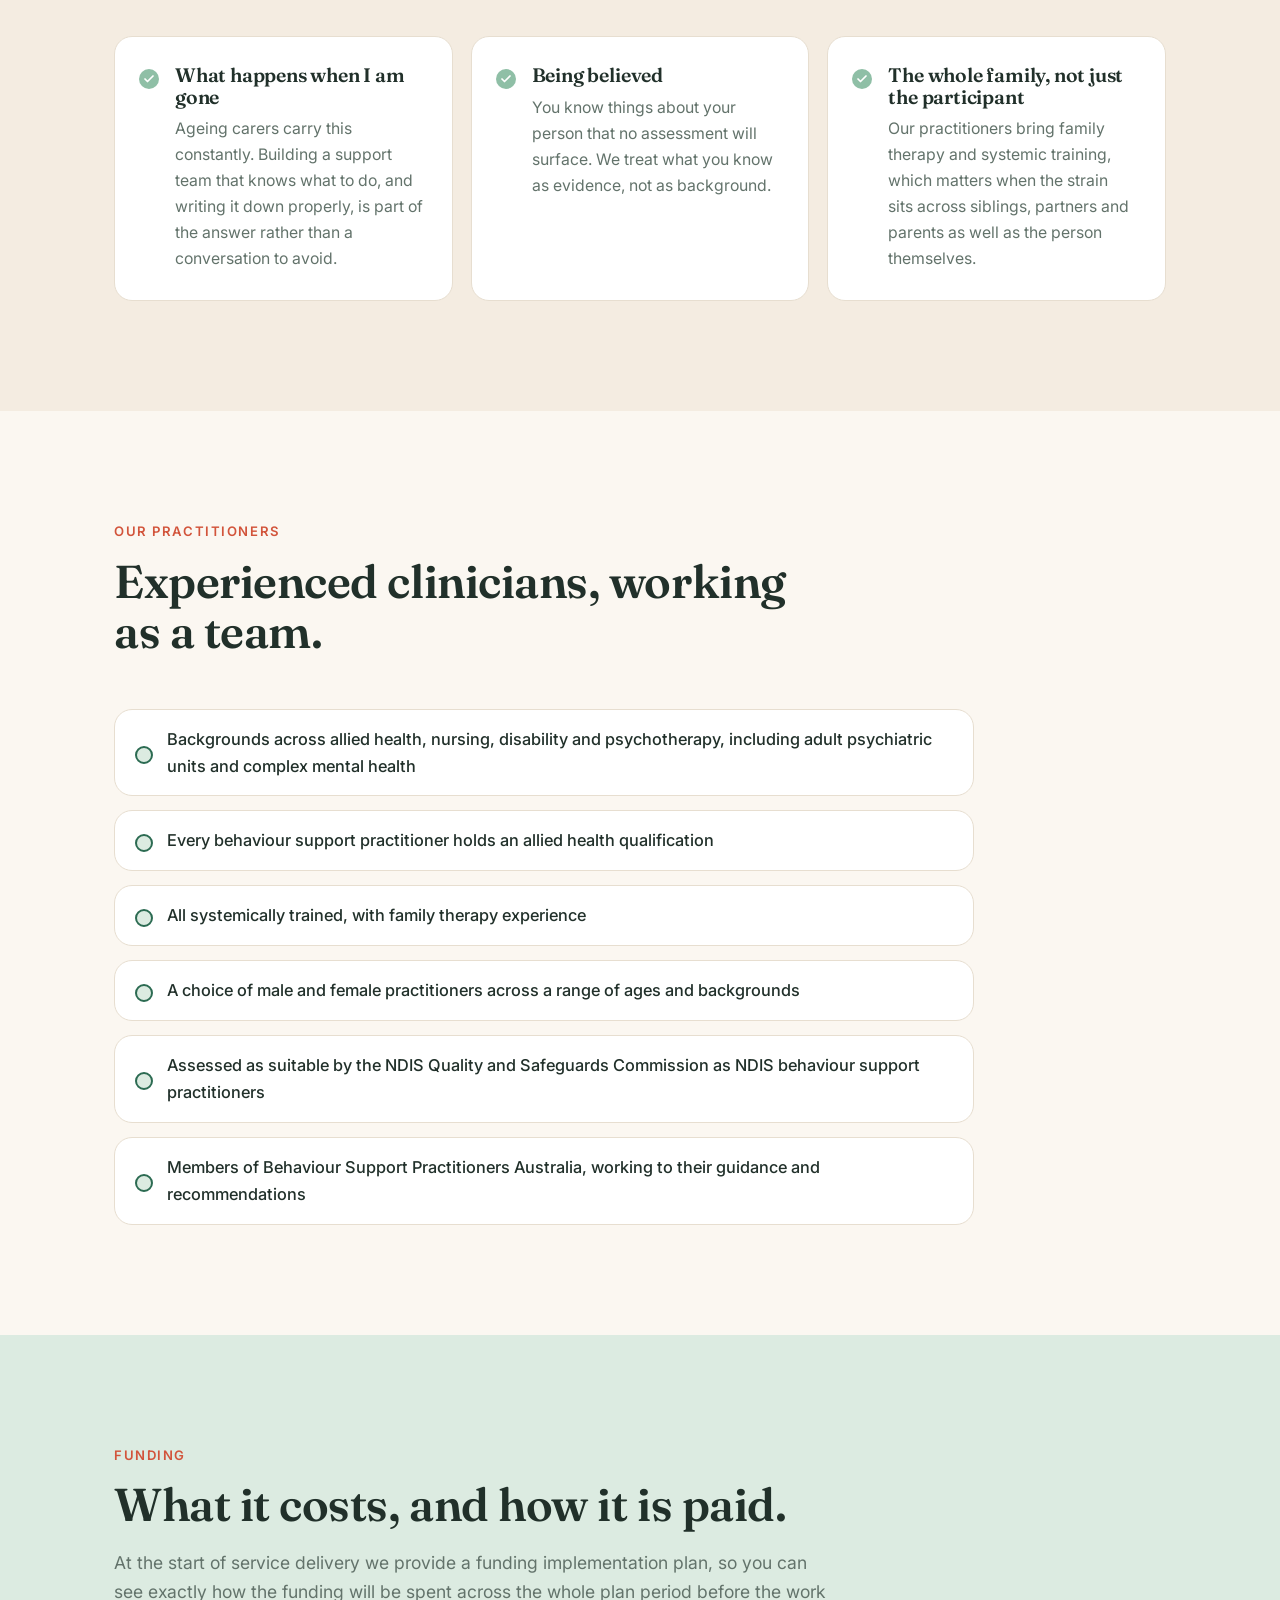
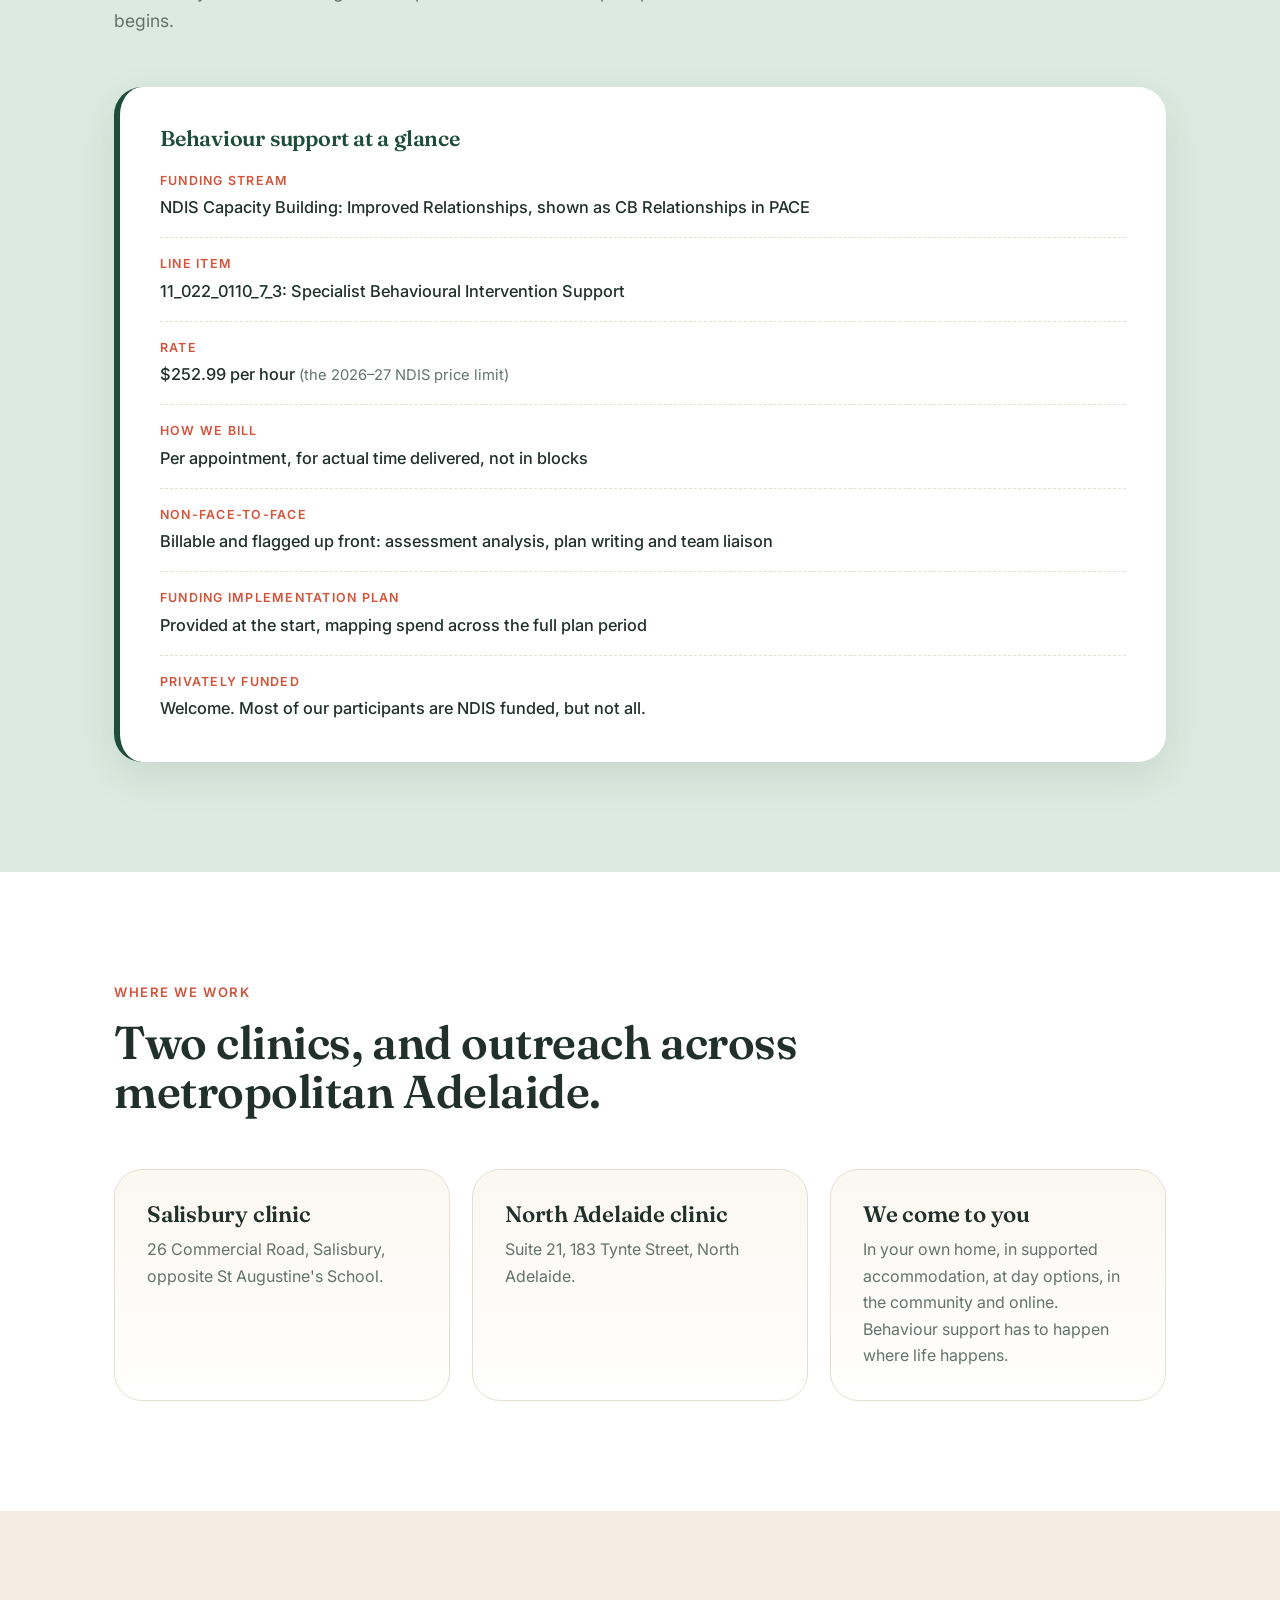
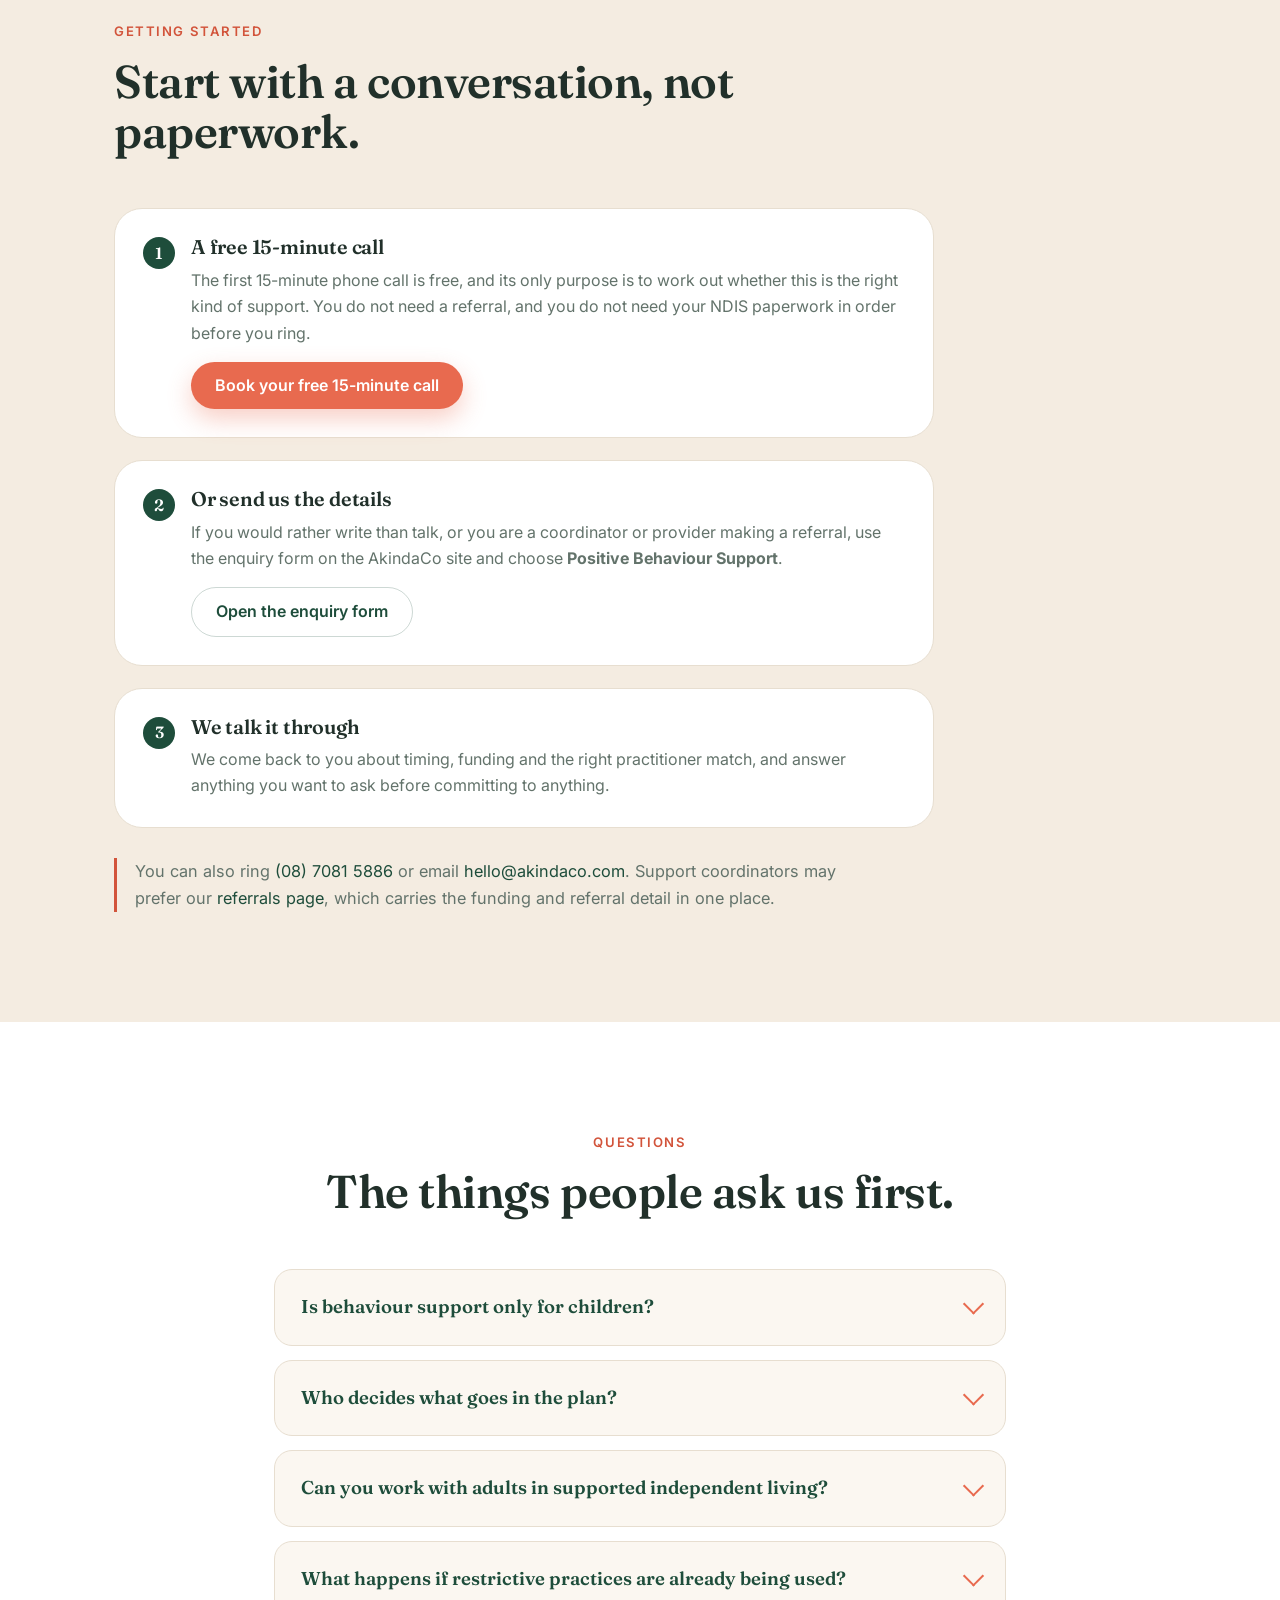
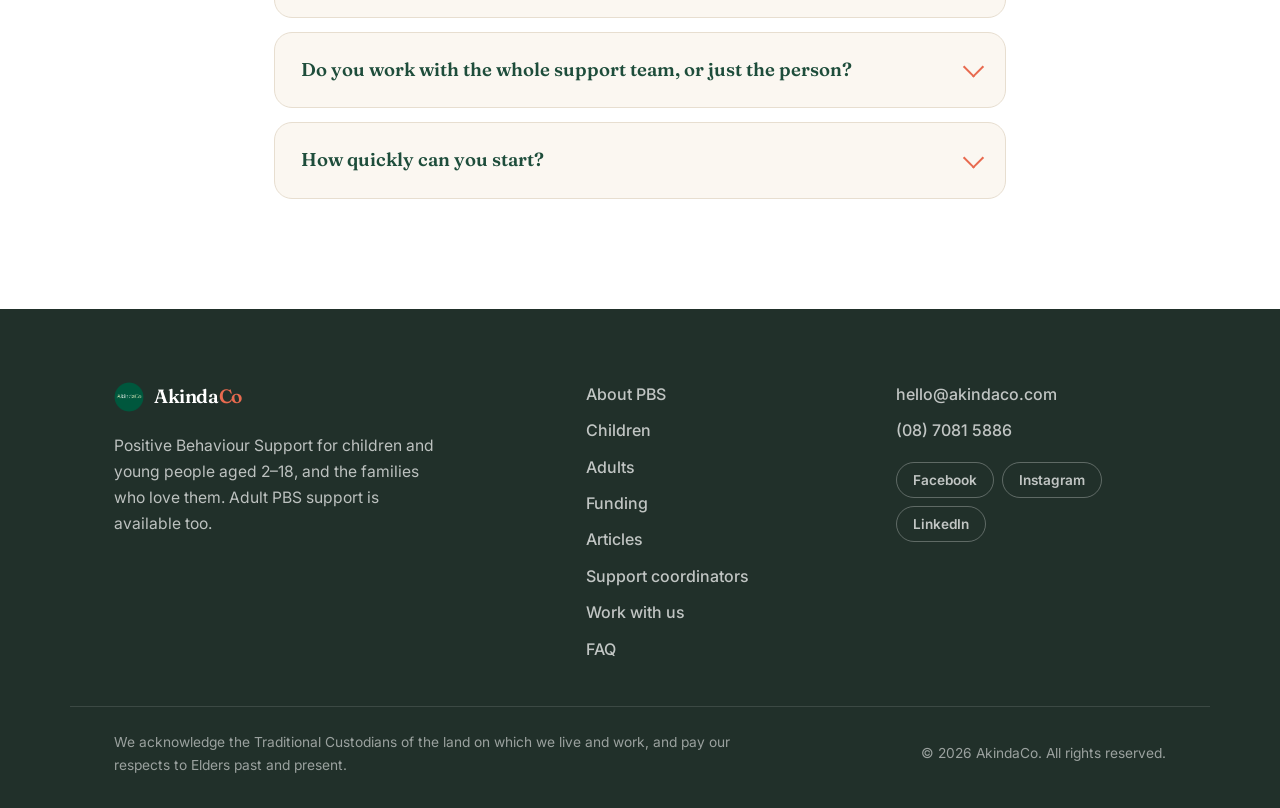
==== commit 6293b8bc: "Align site language with the NDIS Commission FBA practice guide Observable descriptions of behaviour" ====
--- a/adult-behaviour-support/index.html
+++ b/adult-behaviour-support/index.html
@@ -171,7 +171,7 @@
         <ul class="expect-grid">
           <li class="expect-card reveal">
             <h3>Behaviour makes sense in context</h3>
-            <p>Distress, withdrawal, anger or refusal are usually saying something about pain, a setting, a relationship or a lack of control. We start by working out what.</p>
+            <p>Shouting, withdrawing, refusing, or hurting themselves or others usually says something about pain, a setting, a relationship or how much say the person has. We start by working out what.</p>
           </li>
           <li class="expect-card reveal">
             <h3>Quality of life is the goal</h3>
@@ -231,7 +231,7 @@
           <li class="reveal">Where you have a guardian or administrator we work with them, and still start from what you want</li>
           <li class="reveal">You can ask to read anything written about you, and have it explained</li>
           <li class="reveal">You can ask for a different practitioner, or change provider, at any time</li>
-          <li class="reveal">Any restrictive practice in place must be reported, justified, and worked towards being removed</li>
+          <li class="reveal">Any regulated restrictive practice must be clearly identified in the plan, used only as a last resort, authorised where the state requires it, and reduced and eliminated over time</li>
         </ul>
       </div>
     </section>
@@ -306,7 +306,7 @@
           <li class="reveal">Every behaviour support practitioner holds an allied health qualification</li>
           <li class="reveal">All systemically trained, with family therapy experience</li>
           <li class="reveal">A choice of male and female practitioners across a range of ages and backgrounds</li>
-          <li class="reveal">Registered with the NDIS Quality and Safeguards Commission to deliver behaviour support</li>
+          <li class="reveal">Assessed as suitable by the NDIS Quality and Safeguards Commission as NDIS behaviour support practitioners</li>
           <li class="reveal">Members of Behaviour Support Practitioners Australia, working to their guidance and recommendations</li>
         </ul>
       </div>
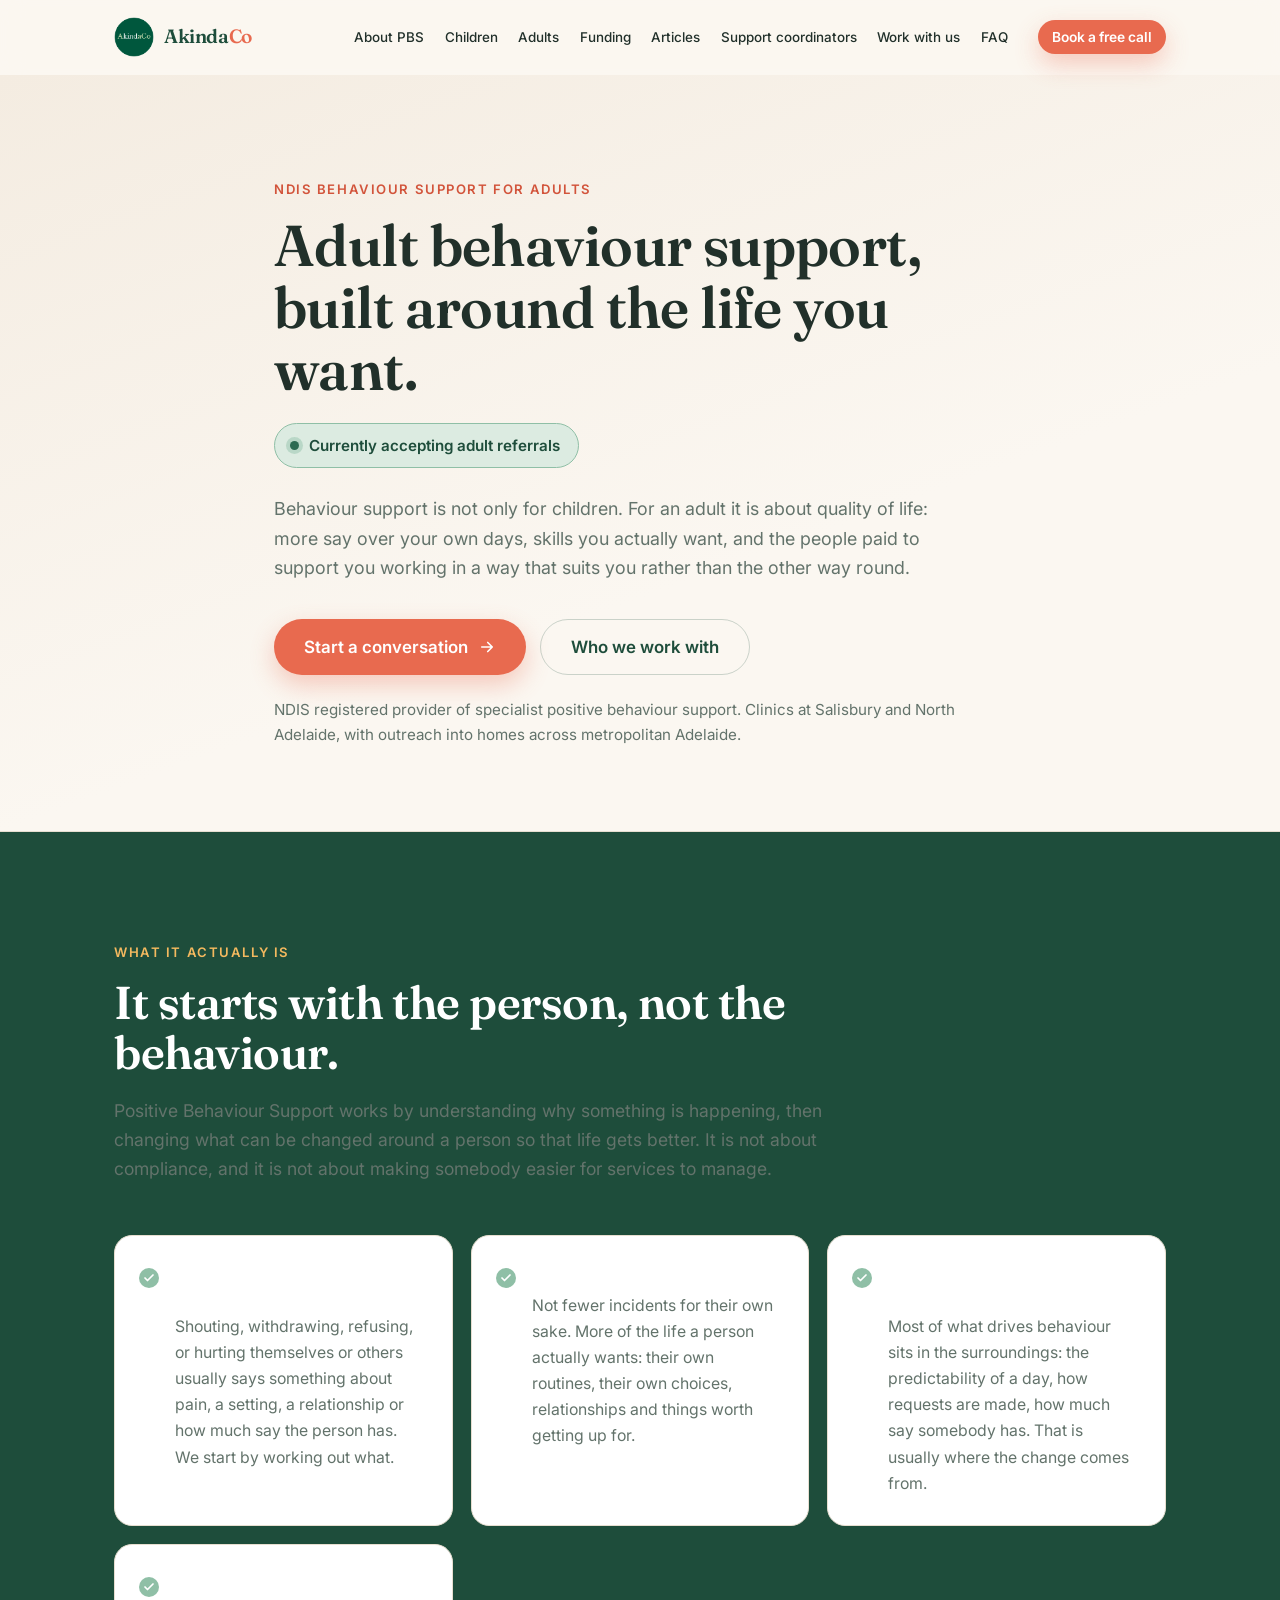
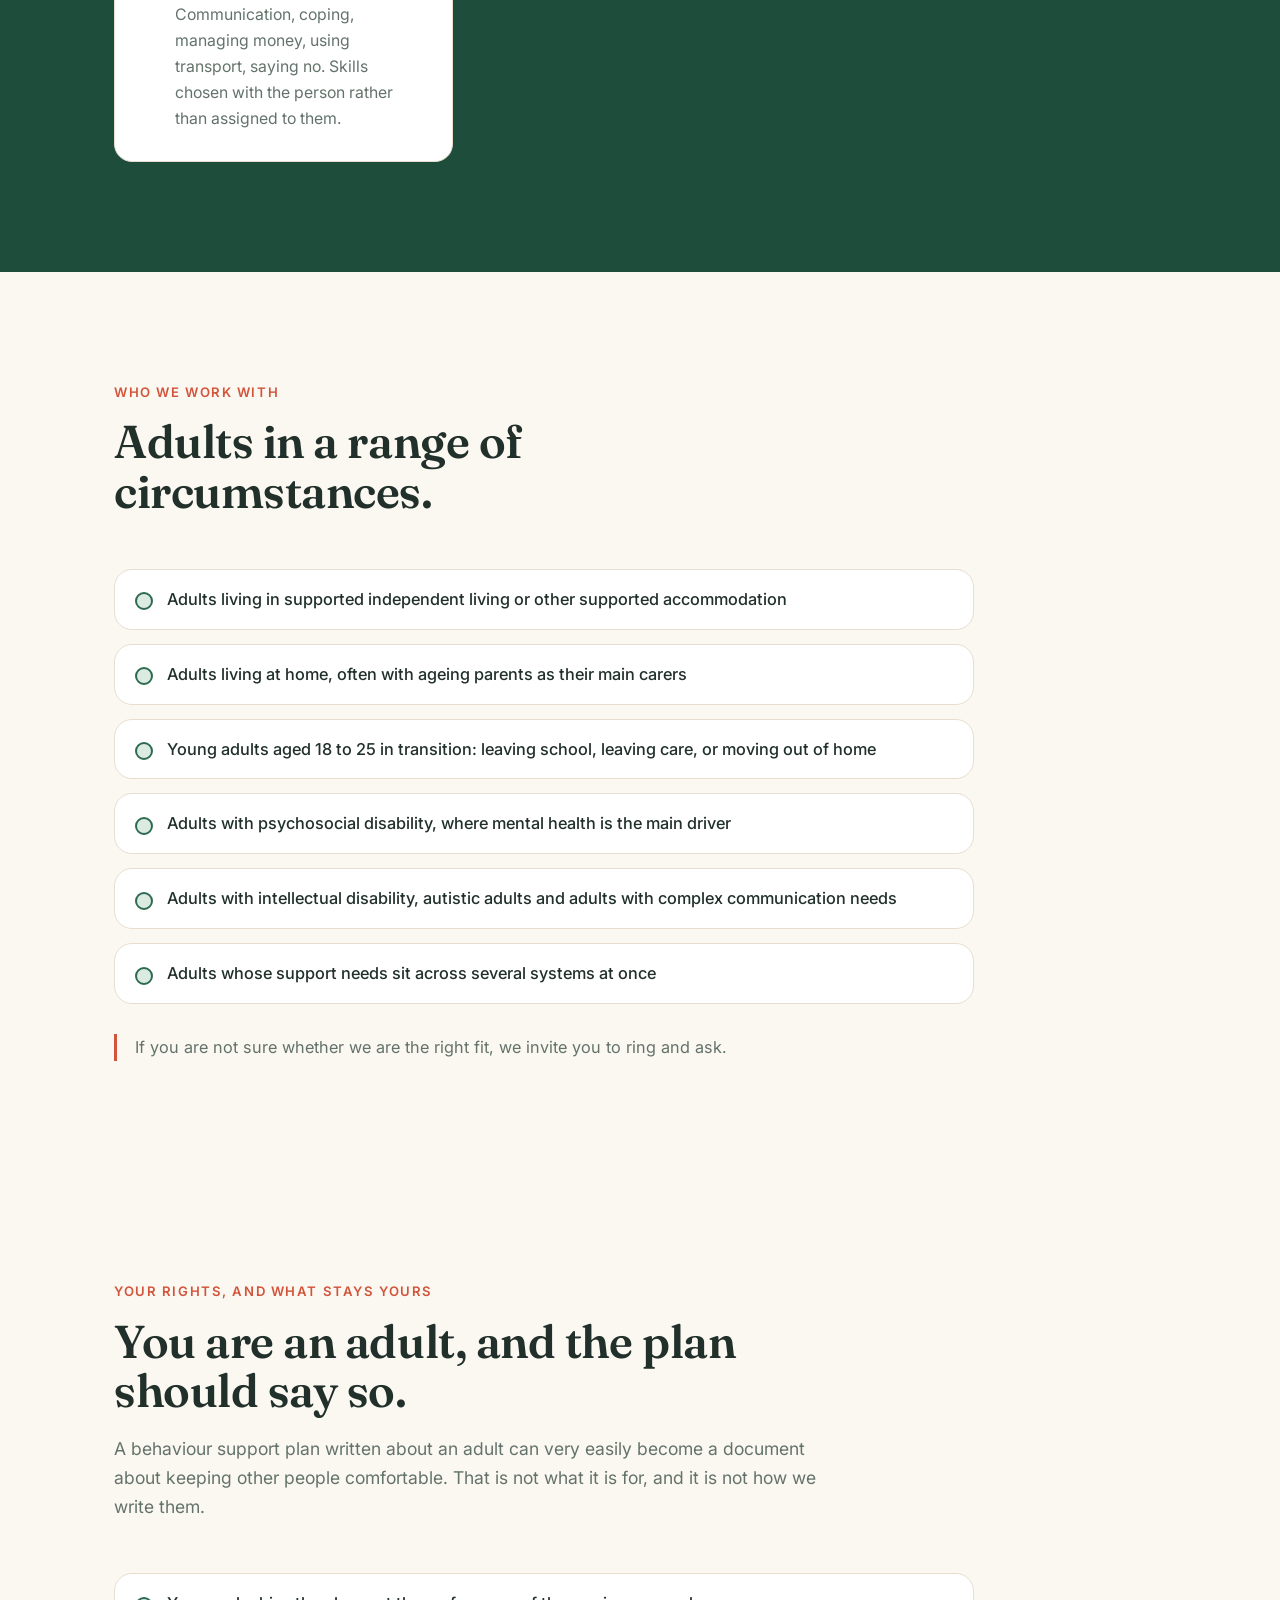
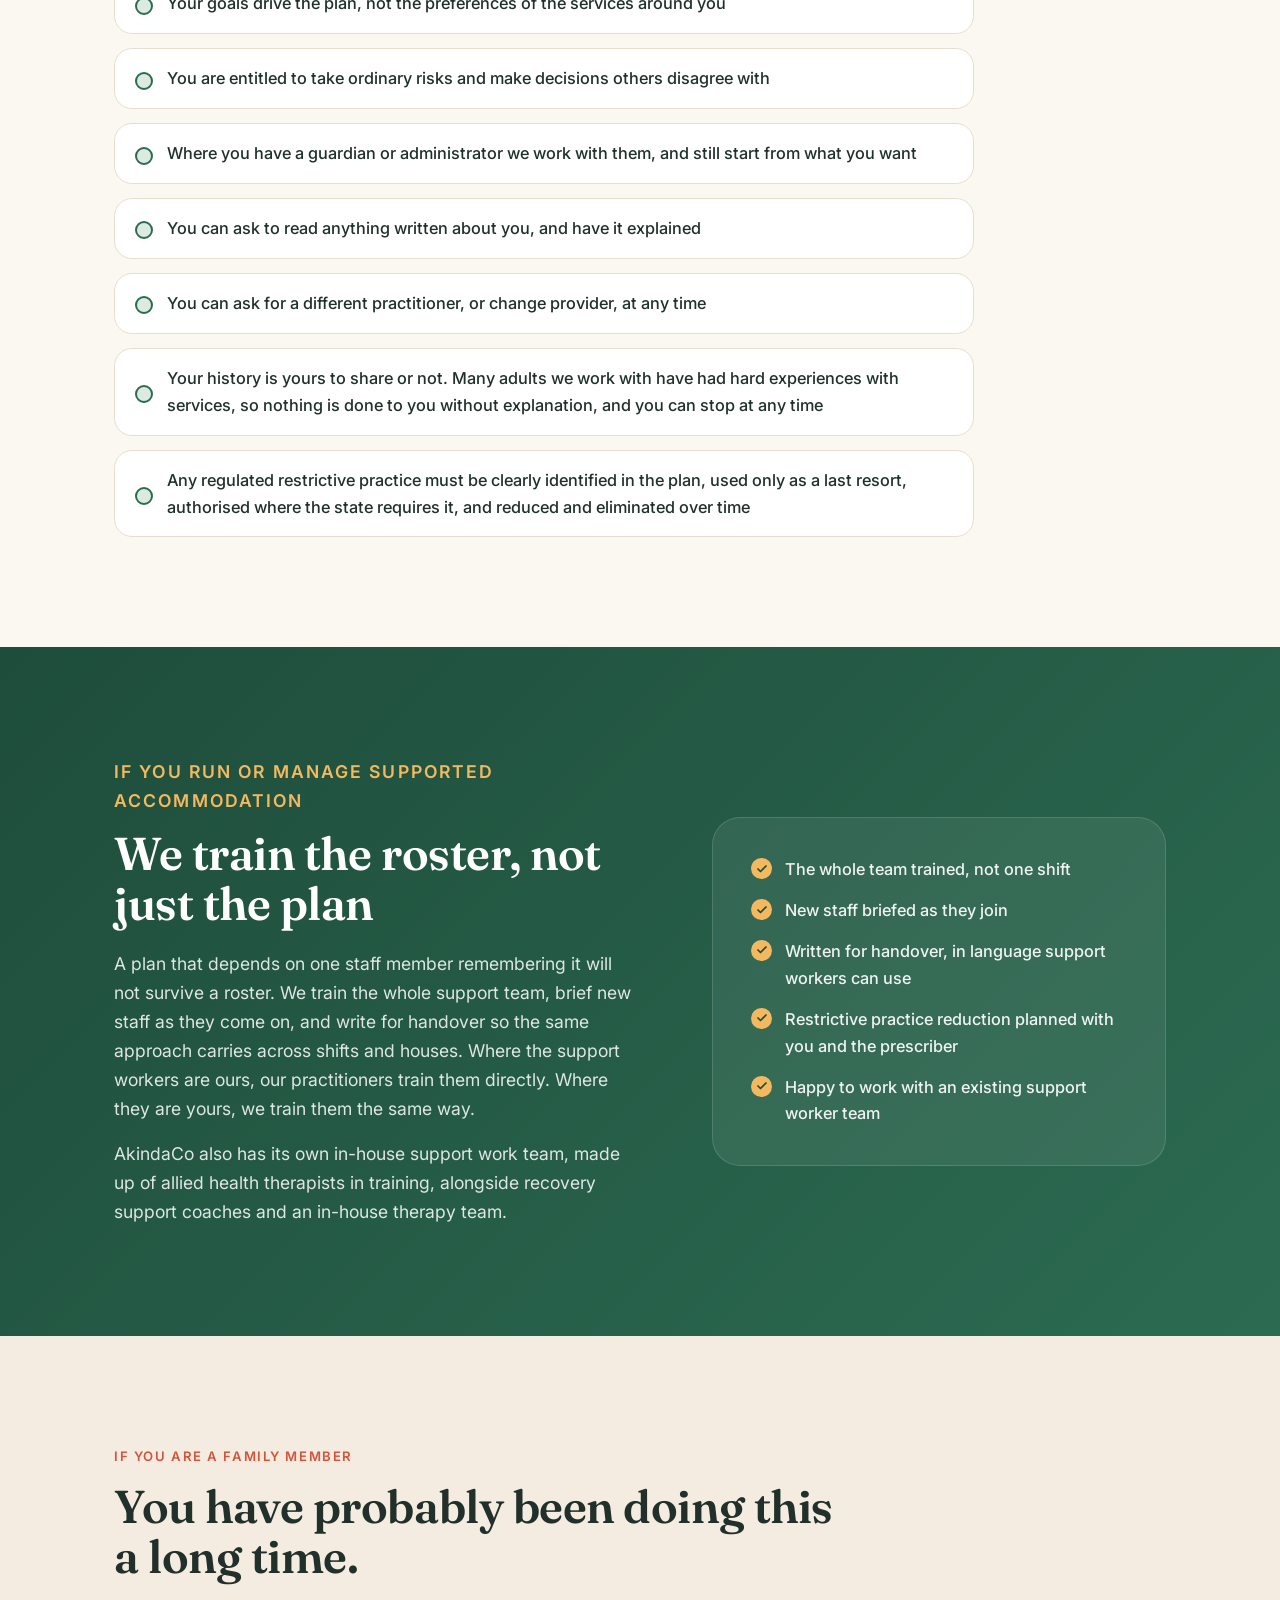
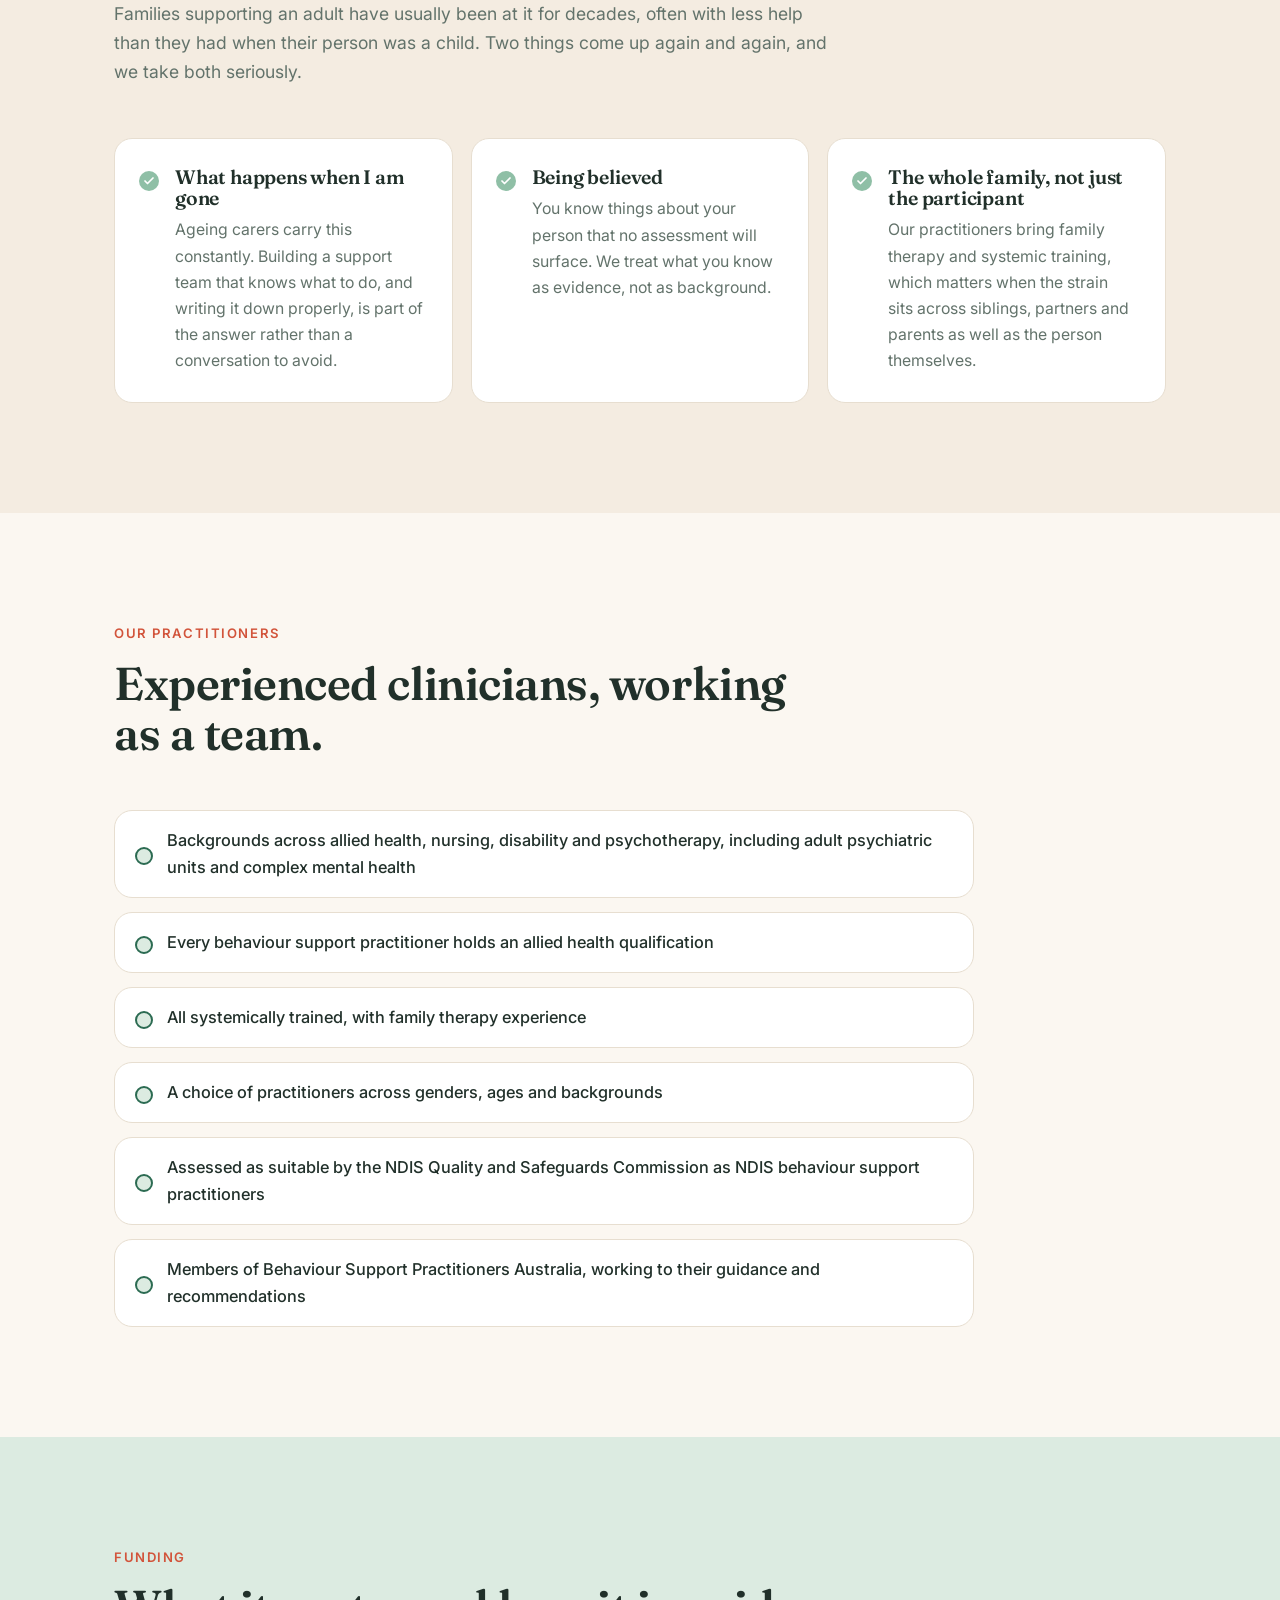
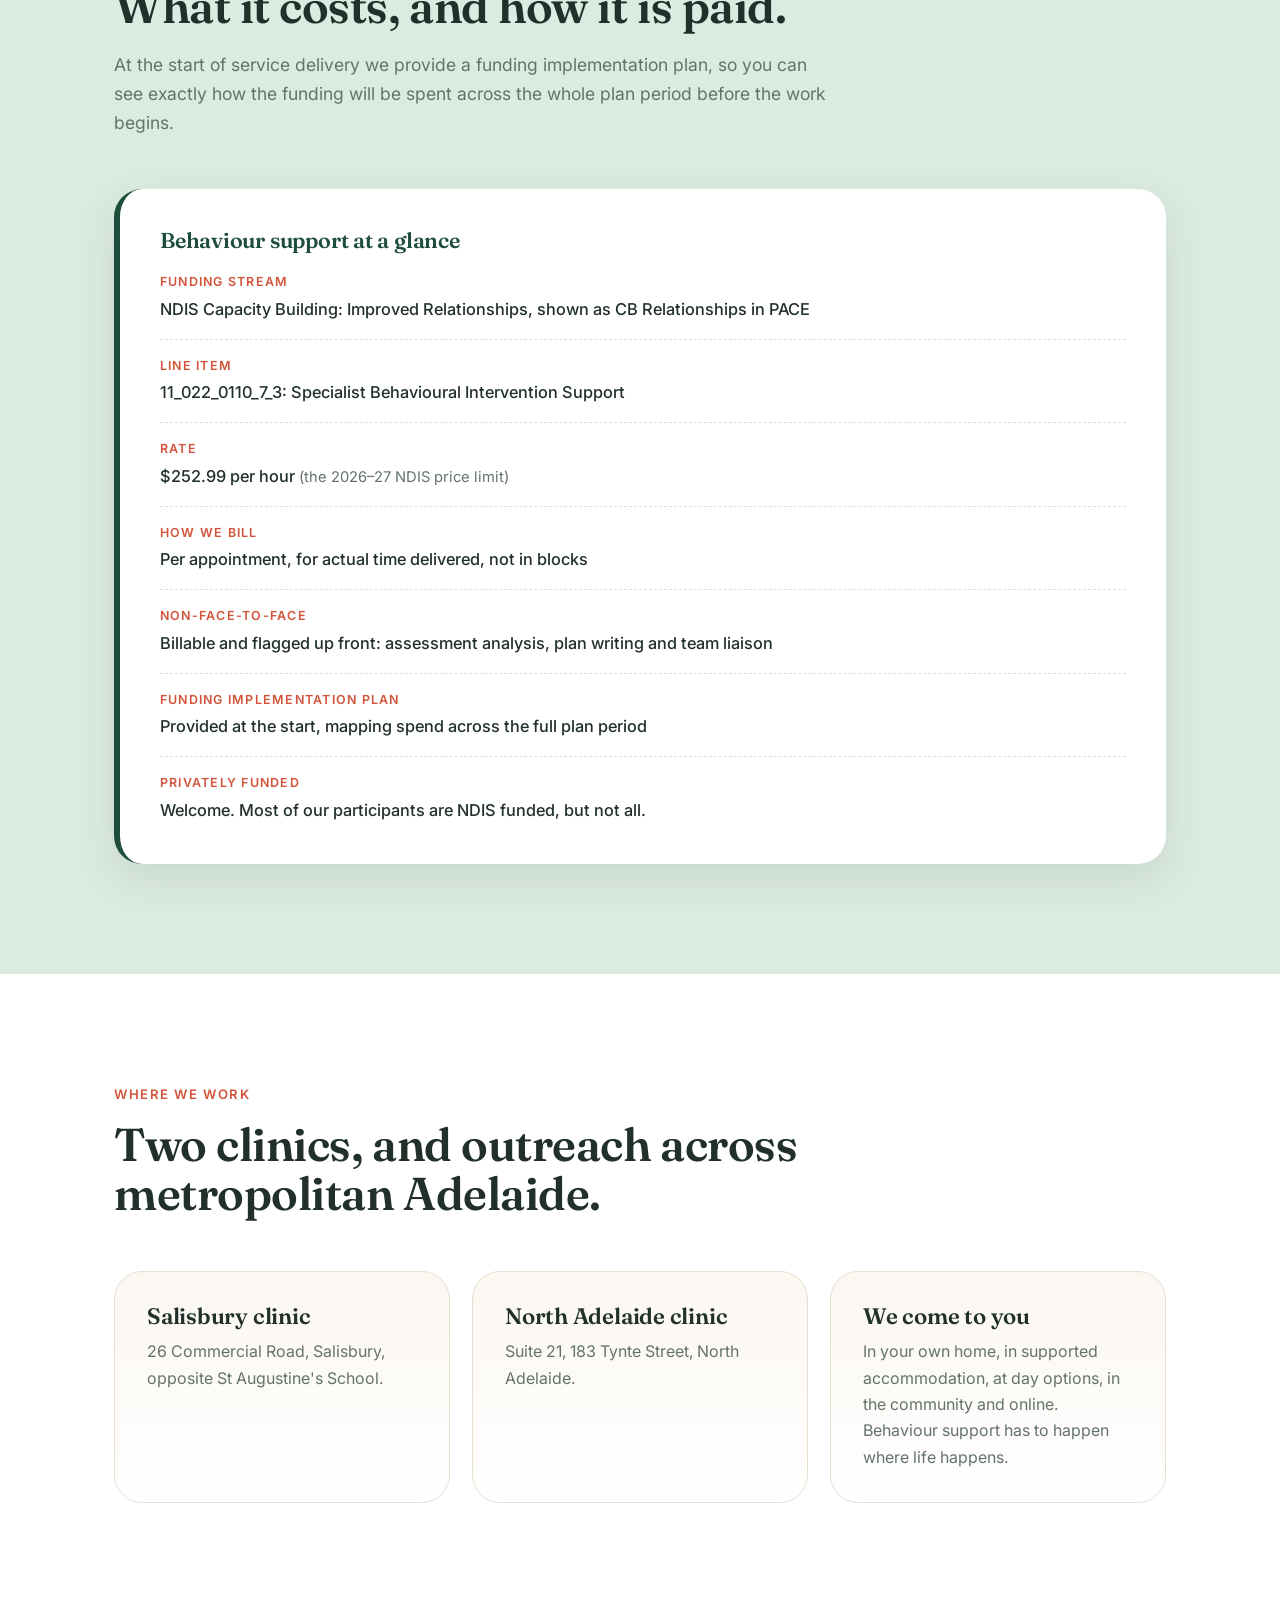
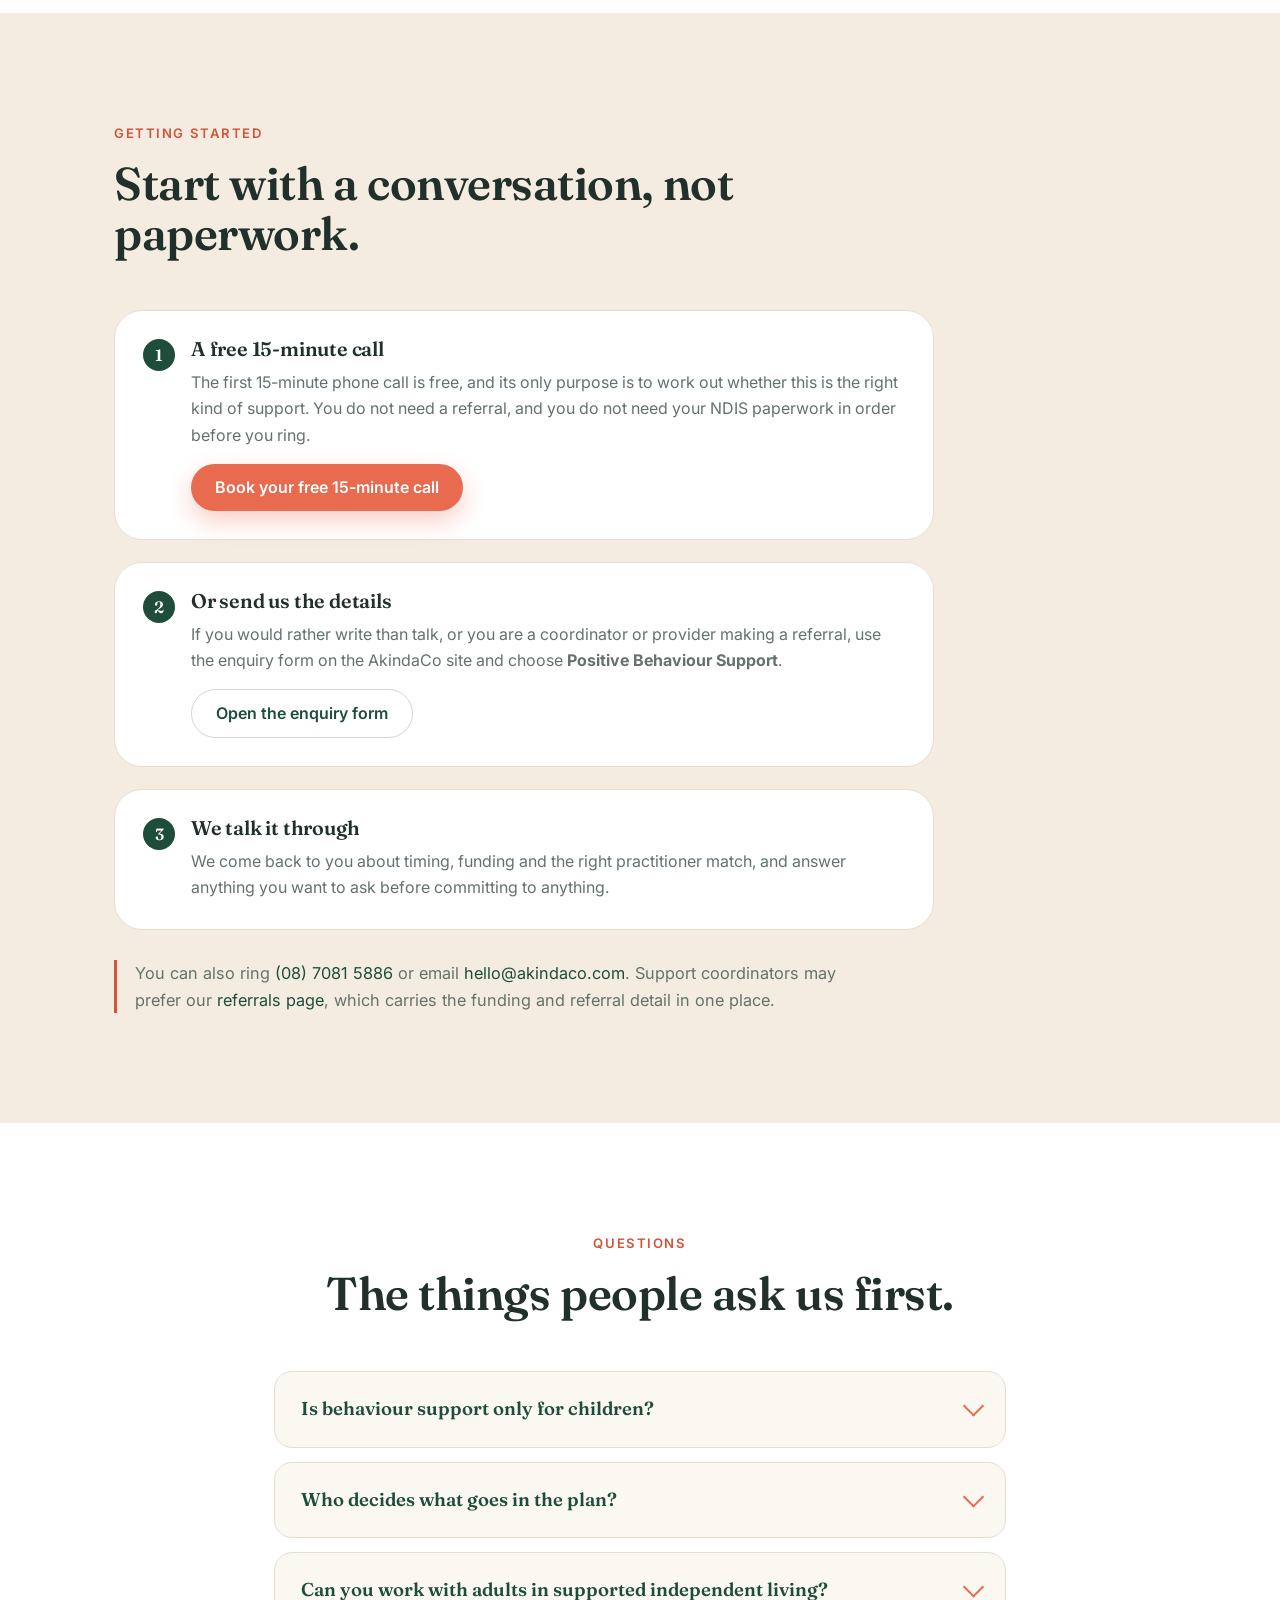
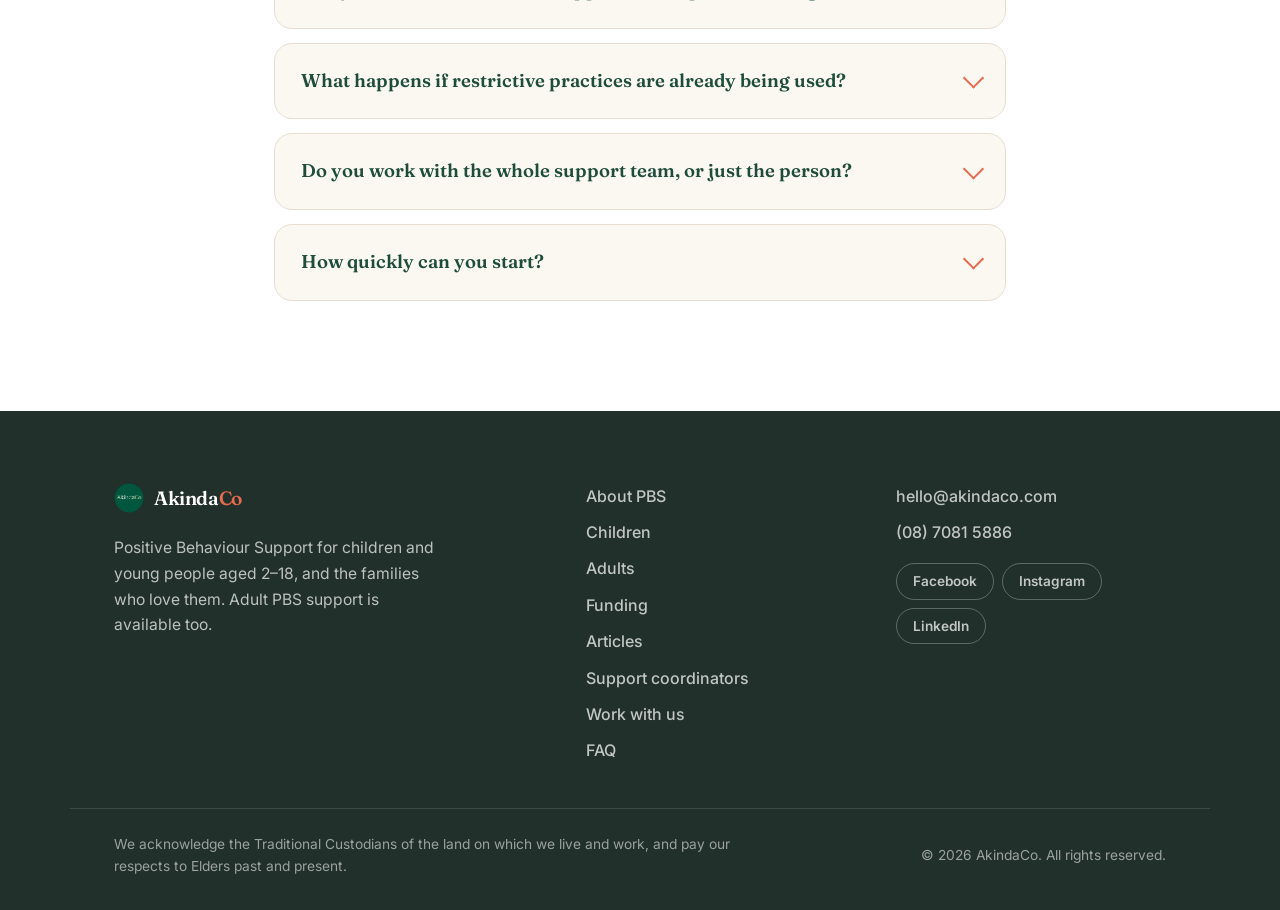
==== commit db96f8a7: "State trauma-informed, neurodiversity-affirming practice and use inclusive wording "Safety and choic" ====
--- a/adult-behaviour-support/index.html
+++ b/adult-behaviour-support/index.html
@@ -231,6 +231,7 @@
           <li class="reveal">Where you have a guardian or administrator we work with them, and still start from what you want</li>
           <li class="reveal">You can ask to read anything written about you, and have it explained</li>
           <li class="reveal">You can ask for a different practitioner, or change provider, at any time</li>
+          <li class="reveal">Your history is yours to share or not. Many adults we work with have had hard experiences with services, so nothing is done to you without explanation, and you can stop at any time</li>
           <li class="reveal">Any regulated restrictive practice must be clearly identified in the plan, used only as a last resort, authorised where the state requires it, and reduced and eliminated over time</li>
         </ul>
       </div>
@@ -305,7 +306,7 @@
           <li class="reveal">Backgrounds across allied health, nursing, disability and psychotherapy, including adult psychiatric units and complex mental health</li>
           <li class="reveal">Every behaviour support practitioner holds an allied health qualification</li>
           <li class="reveal">All systemically trained, with family therapy experience</li>
-          <li class="reveal">A choice of male and female practitioners across a range of ages and backgrounds</li>
+          <li class="reveal">A choice of practitioners across genders, ages and backgrounds</li>
           <li class="reveal">Assessed as suitable by the NDIS Quality and Safeguards Commission as NDIS behaviour support practitioners</li>
           <li class="reveal">Members of Behaviour Support Practitioners Australia, working to their guidance and recommendations</li>
         </ul>
